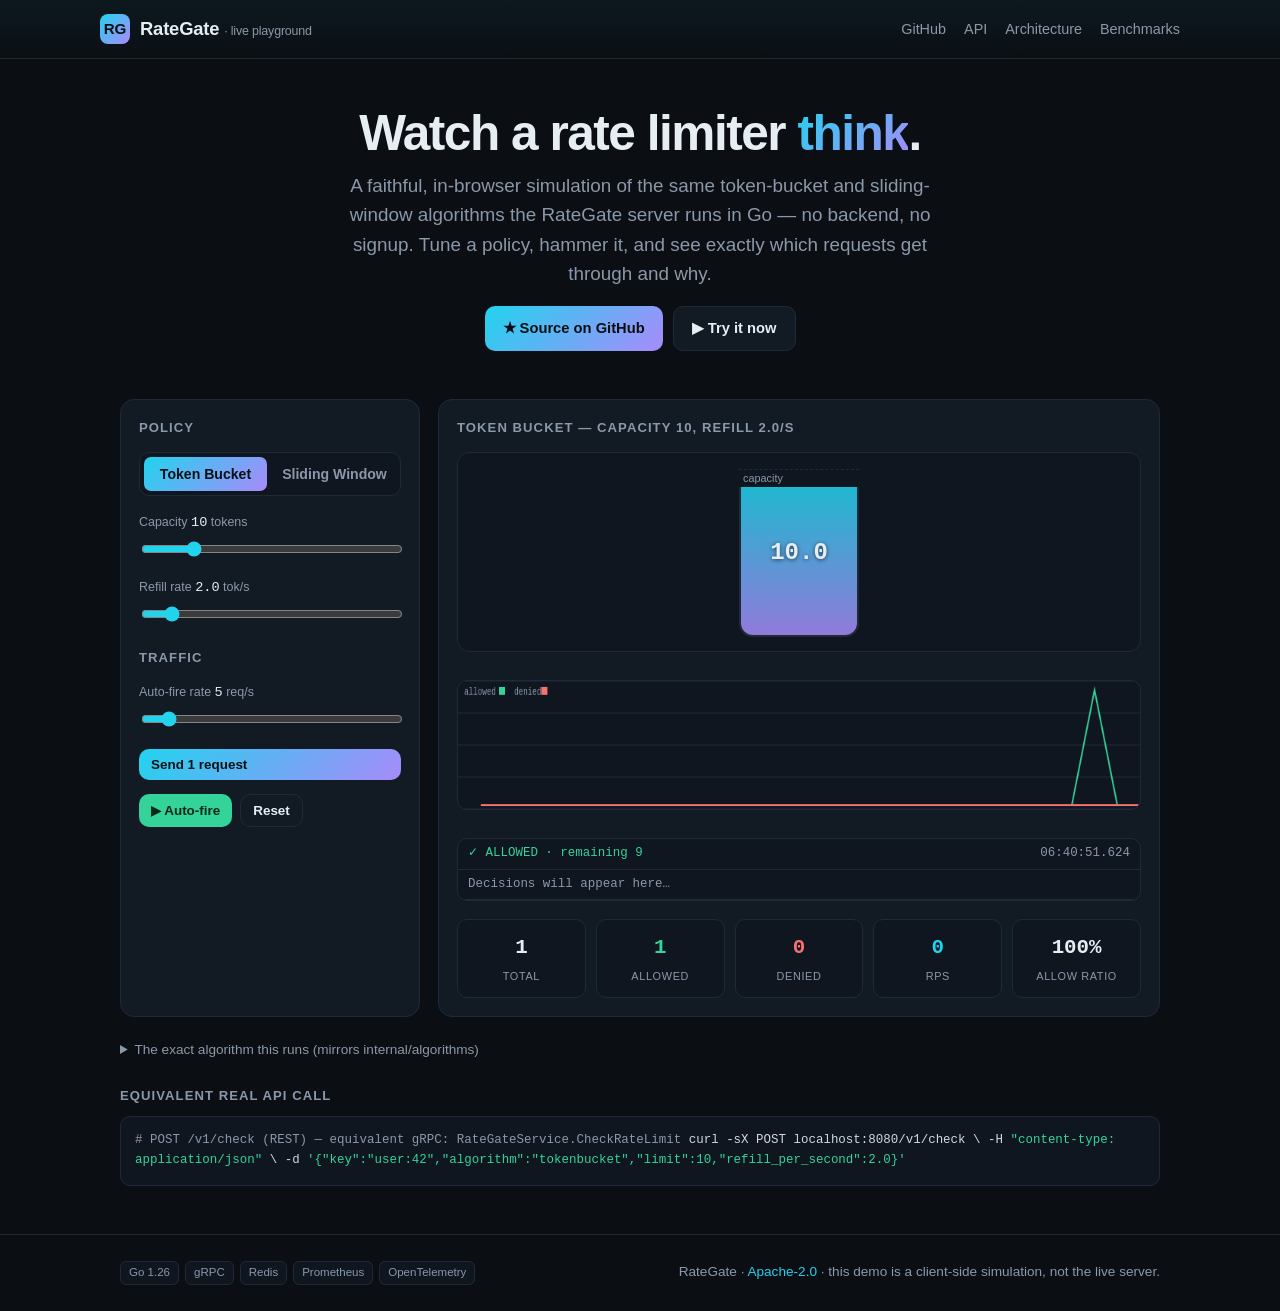
==== docs/index.html @ 13ad1fff "feat: professional polish — interactive demo, README, GHCR/CodeQL/dependabot, Dockerfile fix - Live " ====
<!DOCTYPE html>
<html lang="en">
<head>
<meta charset="utf-8">
<meta name="viewport" content="width=device-width, initial-scale=1">
<meta name="description" content="RateGate — interactive rate-limiter playground. Visualize token-bucket and sliding-window algorithms live, in your browser.">
<title>RateGate — Live Rate-Limiter Playground</title>
<style>
  :root{
    --bg:#0b0f14; --panel:#121a24; --panel2:#0f1620; --line:#1f2a38;
    --txt:#e6edf3; --mut:#8b98a9; --acc:#22d3ee; --acc2:#a78bfa; --ok:#34d399; --no:#f87171;
    --grad:linear-gradient(135deg,#22d3ee 0%,#a78bfa 100%);
    --mono:ui-monospace,SFMono-Regular,Menlo,Consolas,"Liberation Mono",monospace;
    --sans:-apple-system,BlinkMacSystemFont,"Segoe UI",Roboto,Helvetica,Arial,sans-serif;
  }
  *{box-sizing:border-box}
  html,body{margin:0;padding:0;background:var(--bg);color:var(--txt);font-family:var(--sans);
    line-height:1.55;-webkit-font-smoothing:antialiased}
  a{color:var(--acc);text-decoration:none}
  a:hover{text-decoration:underline}
  .wrap{max-width:1080px;margin:0 auto;padding:0 20px}
  /* header */
  header{border-bottom:1px solid var(--line);background:linear-gradient(180deg,rgba(34,211,238,.05),transparent)}
  .nav{display:flex;align-items:center;justify-content:space-between;gap:16px;flex-wrap:wrap;padding:14px 0}
  .brand{display:flex;align-items:center;gap:10px;font-weight:700;font-size:1.15rem;letter-spacing:-.01em}
  .logo{width:30px;height:30px;border-radius:8px;background:var(--grad);display:grid;place-items:center;
    color:#0b0f14;font-weight:800;font-size:.95rem}
  .brand small{color:var(--mut);font-weight:400;font-size:.78rem}
  .links{display:flex;gap:18px;font-size:.9rem}
  .links a{color:var(--mut)}
  .links a:hover{color:var(--txt)}
  /* hero */
  .hero{padding:48px 0 24px;text-align:center}
  .hero h1{font-size:clamp(2rem,6vw,3.1rem);margin:0 0 12px;letter-spacing:-.03em;line-height:1.05}
  .hero h1 .g{background:var(--grad);-webkit-background-clip:text;background-clip:text;-webkit-text-fill-color:transparent}
  .hero p{color:var(--mut);font-size:clamp(1rem,2.5vw,1.18rem);max-width:640px;margin:0 auto}
  .hero .gh{margin-top:18px;display:inline-flex;gap:10px;flex-wrap:wrap;justify-content:center}
  .btn{display:inline-flex;align-items:center;gap:8px;padding:10px 18px;border-radius:10px;font-weight:600;font-size:.92rem;cursor:pointer;border:1px solid var(--line);background:var(--panel);color:var(--txt);transition:.15s}
  .btn:hover{border-color:var(--acc);text-decoration:none}
  .btn.primary{background:var(--grad);color:#0b0f14;border:none}
  /* playground */
  section.pg{padding:24px 0 8px}
  .grid{display:grid;grid-template-columns:300px 1fr;gap:18px}
  @media(max-width:760px){.grid{grid-template-columns:1fr}}
  .card{background:var(--panel);border:1px solid var(--line);border-radius:14px;padding:18px}
  .card h3{margin:0 0 14px;font-size:.82rem;text-transform:uppercase;letter-spacing:.08em;color:var(--mut)}
  /* tabs */
  .tabs{display:flex;gap:6px;background:var(--panel2);border:1px solid var(--line);border-radius:10px;padding:4px;margin-bottom:16px}
  .tabs button{flex:1;padding:9px;border:none;background:transparent;color:var(--mut);font-weight:600;font-size:.88rem;border-radius:7px;cursor:pointer;transition:.15s}
  .tabs button.on{background:var(--grad);color:#0b0f14}
  /* controls */
  label{display:block;font-size:.78rem;color:var(--mut);margin:12px 0 6px}
  input[type=range]{width:100%;accent-color:var(--acc)}
  .val{font-family:var(--mono);color:var(--txt);font-size:.85rem}
  .row{display:flex;gap:8px;flex-wrap:wrap;margin-top:14px}
  .btn.sm{padding:8px 12px;font-size:.84rem}
  .btn.fire{flex:1;background:var(--grad);color:#0b0f14;border:none;font-weight:700}
  .btn.go{background:var(--ok);color:#06281b;border:none}
  .btn.stop{background:var(--no);color:#3a0d0d;border:none}
  /* visualization */
  .viz{min-height:260px;display:flex;flex-direction:column;gap:14px}
  .bucketwrap{position:relative;height:200px;background:var(--panel2);border:1px solid var(--line);border-radius:12px;overflow:hidden}
  .bucket{position:absolute;left:50%;bottom:14px;transform:translateX(-50%);width:120px;height:150px;border:2px solid var(--line);border-top:none;border-radius:0 0 14px 14px;background:rgba(255,255,255,.02)}
  .fill{position:absolute;left:0;right:0;bottom:0;background:linear-gradient(180deg,rgba(34,211,238,.85),rgba(167,139,250,.85));transition:height .12s linear;border-radius:0 0 12px 12px}
  .toklabel{position:absolute;inset:0;display:grid;place-items:center;font-family:var(--mono);font-size:1.5rem;font-weight:700;text-shadow:0 1px 4px rgba(0,0,0,.6);pointer-events:none}
  .capline{position:absolute;left:50%;transform:translateX(-50%);width:120px;border-top:1px dashed var(--line);font-size:.68rem;color:var(--mut);padding-left:4px}
  .flash{position:absolute;inset:0;background:radial-gradient(circle,rgba(52,211,153,.4),transparent 60%);opacity:0;pointer-events:none}
  .flash.deny{background:radial-gradient(circle,rgba(248,113,113,.4),transparent 60%)}
  .flash.show{opacity:1;transition:opacity .25s}
  /* window viz */
  .winwrap{position:relative;height:200px;background:var(--panel2);border:1px solid var(--line);border-radius:12px;overflow:hidden}
  .winnow{position:absolute;top:0;bottom:0;right:0;width:2px;background:var(--acc)}
  .winnow::after{content:"now";position:absolute;top:4px;right:-2px;font-size:.62rem;color:var(--acc);transform:translateX(100%)}
  .dot{position:absolute;width:8px;height:8px;border-radius:50%;background:var(--ok);transform:translate(-50%,-50%);transition:left .1s linear}
  .dot.deny{background:var(--no);opacity:.7}
  .winfade{position:absolute;top:0;bottom:0;right:0;background:linear-gradient(90deg,transparent,rgba(11,15,20,.9));pointer-events:none}
  /* stats + chart */
  .stats{display:grid;grid-template-columns:repeat(5,1fr);gap:10px;margin-top:18px}
  @media(max-width:560px){.stats{grid-template-columns:repeat(2,1fr)}}
  .stat{background:var(--panel2);border:1px solid var(--line);border-radius:10px;padding:12px;text-align:center}
  .stat .n{font-family:var(--mono);font-size:1.3rem;font-weight:700}
  .stat .l{font-size:.68rem;color:var(--mut);text-transform:uppercase;letter-spacing:.06em;margin-top:4px}
  .stat.ok .n{color:var(--ok)} .stat.no .n{color:var(--no)} .stat.rps .n{color:var(--acc)}
  canvas{width:100%;height:130px;display:block;background:var(--panel2);border:1px solid var(--line);border-radius:10px;margin-top:14px}
  /* feed */
  .feed{max-height:170px;overflow:auto;background:var(--panel2);border:1px solid var(--line);border-radius:10px;margin-top:14px;font-family:var(--mono);font-size:.78rem}
  .feed div{padding:5px 10px;border-bottom:1px solid var(--line);display:flex;justify-content:space-between;gap:8px}
  .feed .ok{color:var(--ok)} .feed .no{color:var(--no)} .feed .t{color:var(--mut)}
  /* code + curl */
  .code{background:var(--panel2);border:1px solid var(--line);border-radius:10px;padding:14px;font-family:var(--mono);font-size:.78rem;overflow-x:auto;line-height:1.6;color:#cdd9e5}
  .code .k{color:var(--acc2)} .code .s{color:var(--ok)} .code .c{color:var(--mut)}
  details{margin-top:14px}
  summary{cursor:pointer;color:var(--mut);font-size:.85rem;padding:8px 0}
  .curl{margin-top:14px}
  footer{border-top:1px solid var(--line);margin-top:40px;padding:26px 0;color:var(--mut);font-size:.85rem}
  footer .wrap{display:flex;justify-content:space-between;gap:14px;flex-wrap:wrap}
  .pill{display:inline-block;padding:2px 8px;border-radius:6px;background:var(--panel2);border:1px solid var(--line);font-size:.72rem;color:var(--mut);margin-right:6px}
</style>
</head>
<body>
<header>
  <div class="wrap nav">
    <div class="brand">
      <span class="logo">RG</span>
      <span>RateGate <small>· live playground</small></span>
    </div>
    <nav class="links">
      <a href="https://github.com/Abolfazlrwm/rategate" target="_blank" rel="noopener">GitHub</a>
      <a href="https://github.com/Abolfazlrwm/rategate/blob/main/docs/api-reference.md" target="_blank" rel="noopener">API</a>
      <a href="https://github.com/Abolfazlrwm/rategate/blob/main/docs/architecture.md" target="_blank" rel="noopener">Architecture</a>
      <a href="https://github.com/Abolfazlrwm/rategate/blob/main/docs/benchmarks.md" target="_blank" rel="noopener">Benchmarks</a>
    </nav>
  </div>
</header>

<div class="wrap">
  <div class="hero">
    <h1>Watch a rate limiter <span class="g">think</span>.</h1>
    <p>A faithful, in-browser simulation of the same token-bucket and sliding-window algorithms the RateGate server runs in Go — no backend, no signup. Tune a policy, hammer it, and see exactly which requests get through and why.</p>
    <div class="gh">
      <a class="btn primary" href="https://github.com/Abolfazlrwm/rategate" target="_blank" rel="noopener">★ Source on GitHub</a>
      <a class="btn" href="#play">▶ Try it now</a>
    </div>
  </div>

  <section class="pg" id="play">
    <div class="grid">
      <!-- controls -->
      <div class="card">
        <h3>Policy</h3>
        <div class="tabs" id="tabs">
          <button data-algo="tokenbucket" class="on">Token Bucket</button>
          <button data-algo="slidingwindow">Sliding Window</button>
        </div>

        <div id="tb-ctrl">
          <label>Capacity <span class="val" id="cap-v">10</span> tokens</label>
          <input type="range" id="cap" min="1" max="50" value="10">
          <label>Refill rate <span class="val" id="ref-v">2.0</span> tok/s</label>
          <input type="range" id="ref" min="1" max="200" value="20">
        </div>

        <div id="sw-ctrl" style="display:none">
          <label>Limit <span class="val" id="lim-v">5</span> requests</label>
          <input type="range" id="lim" min="1" max="50" value="5">
          <label>Window <span class="val" id="win-v">10.0</span> s</label>
          <input type="range" id="win" min="10" max="600" value="100">
        </div>

        <h3 style="margin-top:18px">Traffic</h3>
        <label>Auto-fire rate <span class="val" id="rps-v">5</span> req/s</label>
        <input type="range" id="rps" min="1" max="50" value="5">
        <div class="row">
          <button class="btn sm fire" id="send">Send 1 request</button>
        </div>
        <div class="row">
          <button class="btn sm go" id="auto">▶ Auto-fire</button>
          <button class="btn sm" id="reset">Reset</button>
        </div>
      </div>

      <!-- viz -->
      <div class="card">
        <h3 id="viztitle">Token bucket — capacity 10, refill 2/s</h3>
        <div class="viz">
          <div class="bucketwrap" id="tb-viz">
            <div class="bucket"><div class="fill" id="fill" style="height:100%"></div></div>
            <div class="capline" style="bottom:164px">capacity</div>
            <div class="toklabel" id="toklabel">10</div>
            <div class="flash" id="flash"></div>
          </div>
          <div class="winwrap" id="sw-viz" style="display:none">
            <div class="winnow"></div>
            <div class="winfade"></div>
          </div>
          <canvas id="chart" width="900" height="130"></canvas>
          <div class="feed" id="feed"><div style="color:var(--mut)">Decisions will appear here…</div></div>
        </div>
        <div class="stats">
          <div class="stat"><div class="n" id="s-total">0</div><div class="l">total</div></div>
          <div class="stat ok"><div class="n" id="s-ok">0</div><div class="l">allowed</div></div>
          <div class="stat no"><div class="n" id="s-no">0</div><div class="l">denied</div></div>
          <div class="stat rps"><div class="n" id="s-rps">0</div><div class="l">rps</div></div>
          <div class="stat"><div class="n" id="s-ratio">100%</div><div class="l">allow ratio</div></div>
        </div>
      </div>
    </div>

    <details>
      <summary>The exact algorithm this runs (mirrors internal/algorithms)</summary>
      <div class="code" id="code"></div>
    </details>

    <div class="curl">
      <h3 style="font-size:.82rem;text-transform:uppercase;letter-spacing:.08em;color:var(--mut);margin:18px 0 10px">Equivalent real API call</h3>
      <div class="code" id="curl"></div>
    </div>
  </section>
</div>

<footer>
  <div class="wrap">
    <div>
      <span class="pill">Go 1.26</span><span class="pill">gRPC</span><span class="pill">Redis</span><span class="pill">Prometheus</span><span class="pill">OpenTelemetry</span>
    </div>
    <div>RateGate · <a href="https://github.com/Abolfazlrwm/rategate" target="_blank" rel="noopener">Apache-2.0</a> · this demo is a client-side simulation, not the live server.</div>
  </div>
</footer>

<script>
(function(){
  "use strict";
  // ---------- faithful algorithm state ----------
  var algo = "tokenbucket";
  var tb = {tokens:10, last:null};   // token bucket state
  var sw = [];                       // sliding-window: array of allowed timestamps (ms)
  var stats = {total:0, ok:0, no:0};
  var hist = [];                     // [{t, ok}] last ~600 decisions, for RPS + chart
  var perSec = [];                   // [{s, ok, no}] per-second buckets, last 30
  var autoTimer = null, autoAccum = 0, lastTick = null;

  function now(){ return performance.now(); }
  function el(id){ return document.getElementById(id); }

  // ---------- policy reads ----------
  function policy(){
    if(algo==="tokenbucket"){
      return {algo:"tokenbucket", cap:+el("cap").value, ref:(+el("ref").value)/10};
    }
    return {algo:"slidingwindow", limit:+el("lim").value, windowMs:(+el("win").value)*100};
  }

  // ---------- the core check (faithful port of internal/algorithms) ----------
  function check(t){
    var p = policy(), allowed=false, remaining=0, retry=0;
    if(p.algo==="tokenbucket"){
      if(tb.last==null){ tb.tokens=p.cap; tb.last=t; }
      var dt=(t-tb.last)/1000;                 // seconds elapsed
      tb.tokens=Math.min(p.cap, tb.tokens + dt*p.ref);
      tb.last=t;
      if(tb.tokens>=1){ tb.tokens-=1; allowed=true; remaining=Math.floor(tb.tokens); }
      else { retry=Math.ceil((1-tb.tokens)/p.ref*1000); }
    } else {
      var cut=t-p.windowMs;
      // drop expired
      while(sw.length && sw[0]<cut) sw.shift();
      if(sw.length<p.limit){ sw.push(t); allowed=true; remaining=p.limit-sw.length; }
      else { retry=Math.max(1, Math.ceil(sw[0]+p.windowMs-t)); }
    }
    return {allowed:allowed, remaining:remaining, retry:retry};
  }

  // ---------- fire one request ----------
  function fire(){
    var t=now(); var r=check(t);
    stats.total++; if(r.allowed) stats.ok++; else stats.no++;
    hist.push({t:t, ok:r.allowed}); if(hist.length>600) hist.shift();
    bucket(t, r);
    feed(t, r);
    flash(!r.allowed);
    paint();
  }

  function bucket(t, r){
    var s=perSec[curSec(t)] || (perSec[curSec(t)]={s:curSec(t),ok:0,no:0});
    if(r.allowed) s.ok++; else s.no++;
  }
  function curSec(t){ return Math.floor(t/1000); }

  // ---------- visualization ----------
  function paint(){
    var p=policy();
    if(algo==="tokenbucket"){
      var pct=Math.max(0,Math.min(1, tb.tokens/p.cap));
      el("fill").style.height=(pct*100)+"%";
      el("toklabel").textContent=tb.tokens.toFixed(1);
      el("viztitle").textContent="Token bucket — capacity "+p.cap+", refill "+p.ref.toFixed(1)+"/s";
    } else {
      paintWindow();
      el("viztitle").textContent="Sliding window — limit "+p.limit+" / "+(p.windowMs/1000)+"s";
    }
    el("s-total").textContent=stats.total;
    el("s-ok").textContent=stats.ok;
    el("s-no").textContent=stats.no;
    el("s-ratio").textContent=stats.total?Math.round(100*stats.ok/stats.total)+"%":"100%";
    drawChart();
  }

  function paintWindow(){
    var c=el("sw-viz"); var p=policy(); var t=now();
    // remove old dots
    Array.prototype.forEach.call(c.querySelectorAll(".dot"), function(d){ d.remove(); });
    var cut=t-p.windowMs;
    var shown = sw.filter(function(x){ return x>=cut; });
    shown.forEach(function(x){
      var d=document.createElement("div"); d.className="dot";
      // map [cut, t] -> [0%, 100%]
      var frac=(x-cut)/p.windowMs;
      d.style.left=(frac*100)+"%";
      d.style.top=(30+Math.random()*140)+"px";
      c.appendChild(d);
    });
  }

  function drawChart(){
    var cv=el("chart"), ctx=cv.getContext("2d");
    var W=cv.width, H=cv.height;
    ctx.clearRect(0,0,W,H);
    // grid
    ctx.strokeStyle="#1f2a38"; ctx.lineWidth=1;
    for(var i=0;i<=4;i++){ ctx.beginPath(); ctx.moveTo(0,H*i/4); ctx.lineTo(W,H*i/4); ctx.stroke(); }
    // build last 30s series
    var t=now(); var curS=curSec(t);
    var series=[]; for(var i=29;i>=0;i--){ var s=curS-i; var b=perSec[s]; series.push(b?{ok:b.ok,no:b.no}:{ok:0,no:0}); }
    var max=1; series.forEach(function(s){ max=Math.max(max,s.ok+s.no); });
    var step=W/30;
    function line(getter,color){
      ctx.strokeStyle=color; ctx.lineWidth=2; ctx.beginPath();
      series.forEach(function(s,i){ var x=W-(29-i)*step; var y=H-(getter(s)/max)*H*0.9-4;
        if(i===0) ctx.moveTo(x,y); else ctx.lineTo(x,y); });
      ctx.stroke();
    }
    line(function(s){return s.ok;},"#34d399");
    line(function(s){return s.no;},"#f87171");
    // legend
    ctx.font="10px ui-monospace,monospace"; ctx.fillStyle="#8b98a9";
    ctx.fillText("allowed",8,14); ctx.fillStyle="#34d399"; ctx.fillRect(54,6,8,8);
    ctx.fillStyle="#8b98a9"; ctx.fillText("denied",74,14); ctx.fillStyle="#f87171"; ctx.fillRect(110,6,8,8);
  }

  function feed(t,r){
    var f=el("feed");
    if(f.firstChild && f.firstChild.nodeType===3) f.innerHTML="";
    var d=document.createElement("div");
    d.className=r.allowed?"ok":"no";
    var ts=new Date(); ts.setTime(Date.now());
    var hh=String(ts.getHours()).padStart(2,"0"), mm=String(ts.getMinutes()).padStart(2,"0"), ss=String(ts.getSeconds()).padStart(2,"0"), ms=String(ts.getMilliseconds()).padStart(3,"0");
    var msg = r.allowed
      ? "ALLOWED · remaining "+r.remaining
      : "DENIED · retry-after "+r.retry+"ms";
    d.innerHTML = '<span>'+(r.allowed?"✓":"✗")+" "+msg+'</span><span class="t">'+hh+":"+mm+":"+ss+"."+ms+"</span>";
    f.insertBefore(d, f.firstChild);
    while(f.childNodes.length>40) f.removeChild(f.lastChild);
  }

  function flash(deny){
    var f=el("flash"); f.className="flash show"+(deny?" deny":"");
    setTimeout(function(){ f.className="flash"+(deny?" deny":""); },180);
  }

  // ---------- auto-fire (fractional RPS via rAF) ----------
  function loop(t){
    if(!lastTick) lastTick=t;
    var dt=(t-lastTick)/1000; lastTick=t;
    autoAccum += dt * (+el("rps").value);
    while(autoAccum>=1){ autoAccum-=1; fire(); }
    if(autoTimer!==null) requestAnimationFrame(loop);
    // refresh RPS stat from hist (last 1s)
    var cut=t-1000, c=0; for(var i=hist.length-1;i>=0;i--){ if(hist[i].t>=cut) c++; else break; }
    el("s-rps").textContent=c;
    // age out old perSec
    var s=curSec(t)-30; Object.keys(perSec).forEach(function(k){ if(+k<s) delete perSec[k]; });
    drawChart();
    if(algo==="slidingwindow") paintWindow();
  }
  function autoStart(){ if(autoTimer!==null) return; autoTimer=requestAnimationFrame(loop);
    el("auto").textContent="⏸ Stop"; el("auto").className="btn sm stop"; }
  function autoStop(){ if(autoTimer===null) return; cancelAnimationFrame(autoTimer); autoTimer=null; lastTick=null;
    el("auto").textContent="▶ Auto-fire"; el("auto").className="btn sm go"; }

  // ---------- reset ----------
  function reset(){
    autoStop(); tb={tokens:+el("cap").value,last:null}; sw=[]; stats={total:0,ok:0,no:0}; hist=[]; perSec=[];
    el("feed").innerHTML='<div style="color:var(--mut)">Decisions will appear here…</div>'; paint();
  }

  // ---------- code + curl snippets ----------
  function snippets(){
    var p=policy();
    if(p.algo==="tokenbucket"){
      el("code").innerHTML =
'<span class="c">// token bucket — internal/algorithms/tokenbucket.go (simplified)</span>\n'+
'<span class="k">func</span> Check(cap <span class="k">float64</span>, refill <span class="k">float64</span>) Decision {\n'+
'  elapsed = now - last\n'+
'  tokens = min(cap, tokens + elapsed*refill)  <span class="c">// refill</span>\n'+
'  last = now\n'+
'  <span class="k">if</span> tokens &gt;= 1 { tokens -= 1; <span class="k">return</span> Allowed(remaining=tokens) }\n'+
'  <span class="k">return</span> Denied(retryAfter=(1-tokens)/refill)\n'+
'}';
      el("curl").innerHTML =
'<span class="c"># POST /v1/check  (REST) — equivalent gRPC: RateGateService.CheckRateLimit</span>\n'+
'curl -sX POST localhost:8080/v1/check \\\n'+
'  -H <span class="s">"content-type: application/json"</span> \\\n'+
'  -d <span class="s">\'{"key":"user:42","algorithm":"tokenbucket","limit":'+p.cap+',"refill_per_second":'+p.ref.toFixed(1)+'}\'</span>';
    } else {
      el("code").innerHTML =
'<span class="c">// sliding window (exact) — internal/algorithms/slidingwindow.go (simplified)</span>\n'+
'<span class="k">func</span> Check(limit <span class="k">int</span>, window <span class="k">Duration</span>) Decision {\n'+
'  drop timestamps older than now-window\n'+
'  <span class="k">if</span> len(window) &lt; limit { add(now); <span class="k">return</span> Allowed(remaining=limit-len) }\n'+
'  <span class="k">return</span> Denied(retryAfter=oldest+window-now)\n'+
'}';
      el("curl").innerHTML =
'<span class="c"># POST /v1/check</span>\n'+
'curl -sX POST localhost:8080/v1/check \\\n'+
'  -H <span class="s">"content-type: application/json"</span> \\\n'+
'  -d <span class="s">\'{"key":"user:42","algorithm":"slidingwindow","limit":'+p.limit+',"window_ms":'+(p.windowMs)+'}\'</span>';
    }
  }

  // ---------- algo switch ----------
  function setAlgo(a){
    algo=a;
    Array.prototype.forEach.call(el("tabs").children,function(b){ b.className = b.dataset.algo===a?"on":""; });
    el("tb-ctrl").style.display = a==="tokenbucket"?"block":"none";
    el("sw-ctrl").style.display = a==="slidingwindow"?"block":"none";
    el("tb-viz").style.display = a==="tokenbucket"?"block":"none";
    el("sw-viz").style.display = a==="slidingwindow"?"block":"none";
    reset(); snippets();
  }

  // ---------- wire up ----------
  Array.prototype.forEach.call(el("tabs").children,function(b){
    b.addEventListener("click",function(){ setAlgo(b.dataset.algo); });
  });
  el("cap").oninput=function(){ el("cap-v").textContent=this.value; tb.tokens=Math.min(tb.tokens,+this.value); paint(); snippets(); };
  el("ref").oninput=function(){ el("ref-v").textContent=((+this.value)/10).toFixed(1); paint(); snippets(); };
  el("lim").oninput=function(){ el("lim-v").textContent=this.value; paint(); snippets(); };
  el("win").oninput=function(){ el("win-v").textContent=((+this.value)/10).toFixed(1); paint(); snippets(); };
  el("rps").oninput=function(){ el("rps-v").textContent=this.value; };
  el("send").addEventListener("click",fire);
  el("auto").addEventListener("click",function(){ autoTimer===null?autoStart():autoStop(); });
  el("reset").addEventListener("click",reset);

  // keep bucket viz ticking for refill even when idle
  function idle(t){ if(algo==="tokenbucket" && tb.last!=null && autoTimer===null){
    var p=policy(); var dt=(t-tb.last)/1000; if(dt>0){ tb.tokens=Math.min(p.cap,tb.tokens+dt*p.ref); tb.last=t; paint(); } }
    requestAnimationFrame(idle);
  }

  // init
  el("ref-v").textContent="2.0"; el("win-v").textContent="10.0";
  setAlgo("tokenbucket");
  requestAnimationFrame(idle);
  // one demo decision so the feed isn't empty
  setTimeout(fire,400);
})();
</script>
</body>
</html>
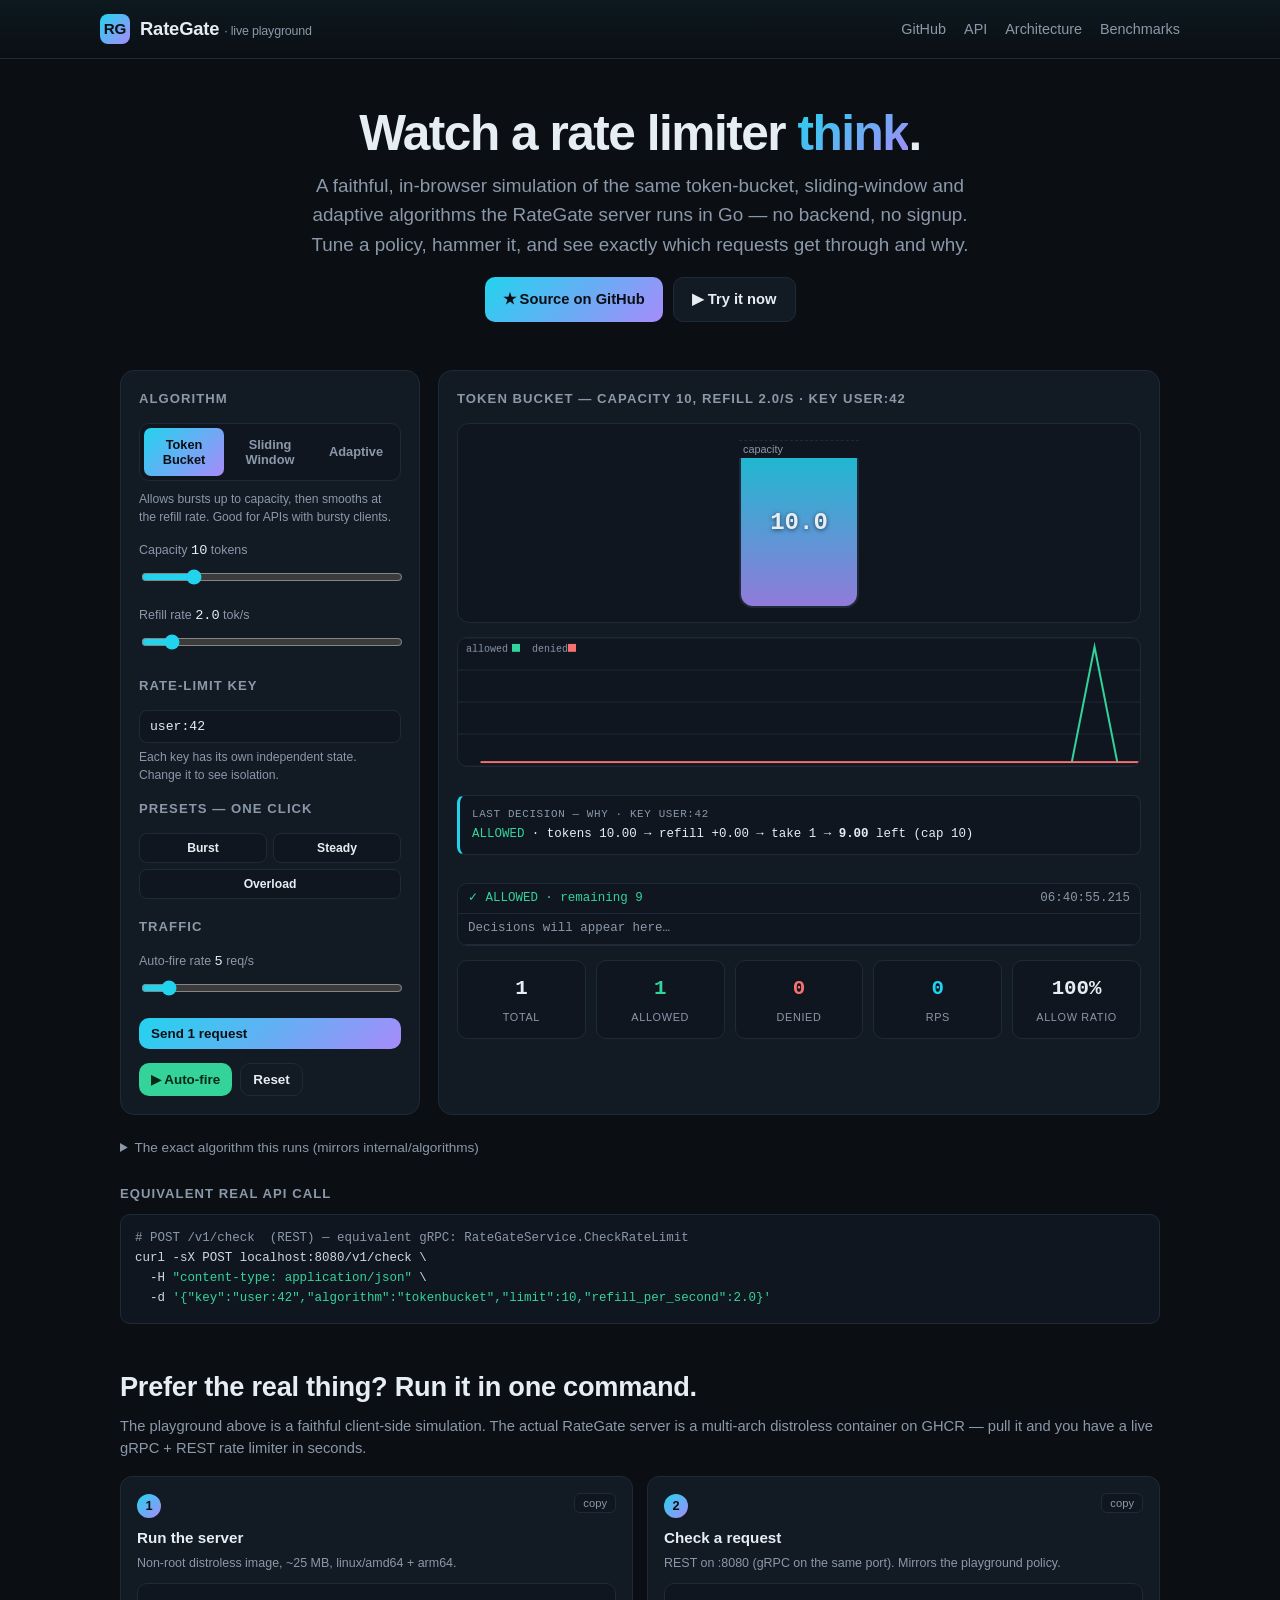
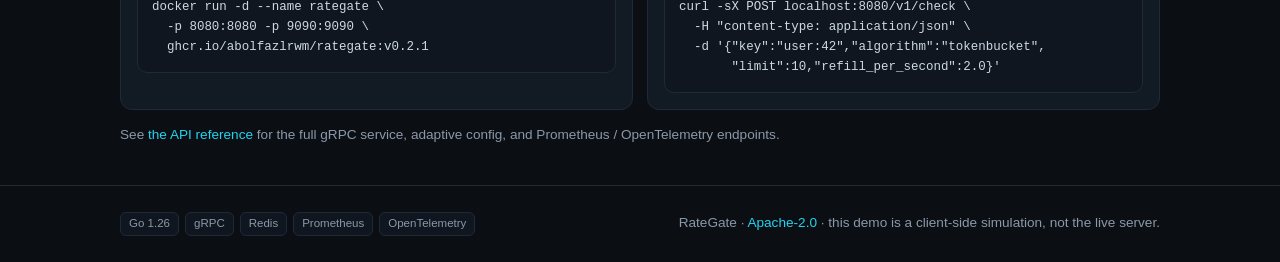
==== commit 2d09eba5: "feat(docs): upgrade playground to a product-grade interactive demo The demo was already interactive " ====
--- a/docs/index.html
+++ b/docs/index.html
@@ -3,12 +3,12 @@
 <head>
 <meta charset="utf-8">
 <meta name="viewport" content="width=device-width, initial-scale=1">
-<meta name="description" content="RateGate — interactive rate-limiter playground. Visualize token-bucket and sliding-window algorithms live, in your browser.">
+<meta name="description" content="RateGate — interactive rate-limiter playground. Visualize token-bucket, sliding-window and adaptive algorithms live, in your browser.">
 <title>RateGate — Live Rate-Limiter Playground</title>
 <style>
   :root{
     --bg:#0b0f14; --panel:#121a24; --panel2:#0f1620; --line:#1f2a38;
-    --txt:#e6edf3; --mut:#8b98a9; --acc:#22d3ee; --acc2:#a78bfa; --ok:#34d399; --no:#f87171;
+    --txt:#e6edf3; --mut:#8b98a9; --acc:#22d3ee; --acc2:#a78bfa; --ok:#34d399; --no:#f87171; --warn:#fbbf24;
     --grad:linear-gradient(135deg,#22d3ee 0%,#a78bfa 100%);
     --mono:ui-monospace,SFMono-Regular,Menlo,Consolas,"Liberation Mono",monospace;
     --sans:-apple-system,BlinkMacSystemFont,"Segoe UI",Roboto,Helvetica,Arial,sans-serif;
@@ -19,45 +19,44 @@
   a{color:var(--acc);text-decoration:none}
   a:hover{text-decoration:underline}
   .wrap{max-width:1080px;margin:0 auto;padding:0 20px}
-  /* header */
   header{border-bottom:1px solid var(--line);background:linear-gradient(180deg,rgba(34,211,238,.05),transparent)}
   .nav{display:flex;align-items:center;justify-content:space-between;gap:16px;flex-wrap:wrap;padding:14px 0}
   .brand{display:flex;align-items:center;gap:10px;font-weight:700;font-size:1.15rem;letter-spacing:-.01em}
-  .logo{width:30px;height:30px;border-radius:8px;background:var(--grad);display:grid;place-items:center;
-    color:#0b0f14;font-weight:800;font-size:.95rem}
+  .logo{width:30px;height:30px;border-radius:8px;background:var(--grad);display:grid;place-items:center;color:#0b0f14;font-weight:800;font-size:.95rem}
   .brand small{color:var(--mut);font-weight:400;font-size:.78rem}
   .links{display:flex;gap:18px;font-size:.9rem}
   .links a{color:var(--mut)}
   .links a:hover{color:var(--txt)}
-  /* hero */
   .hero{padding:48px 0 24px;text-align:center}
   .hero h1{font-size:clamp(2rem,6vw,3.1rem);margin:0 0 12px;letter-spacing:-.03em;line-height:1.05}
   .hero h1 .g{background:var(--grad);-webkit-background-clip:text;background-clip:text;-webkit-text-fill-color:transparent}
-  .hero p{color:var(--mut);font-size:clamp(1rem,2.5vw,1.18rem);max-width:640px;margin:0 auto}
+  .hero p{color:var(--mut);font-size:clamp(1rem,2.5vw,1.18rem);max-width:680px;margin:0 auto}
   .hero .gh{margin-top:18px;display:inline-flex;gap:10px;flex-wrap:wrap;justify-content:center}
   .btn{display:inline-flex;align-items:center;gap:8px;padding:10px 18px;border-radius:10px;font-weight:600;font-size:.92rem;cursor:pointer;border:1px solid var(--line);background:var(--panel);color:var(--txt);transition:.15s}
   .btn:hover{border-color:var(--acc);text-decoration:none}
   .btn.primary{background:var(--grad);color:#0b0f14;border:none}
-  /* playground */
   section.pg{padding:24px 0 8px}
   .grid{display:grid;grid-template-columns:300px 1fr;gap:18px}
   @media(max-width:760px){.grid{grid-template-columns:1fr}}
   .card{background:var(--panel);border:1px solid var(--line);border-radius:14px;padding:18px}
   .card h3{margin:0 0 14px;font-size:.82rem;text-transform:uppercase;letter-spacing:.08em;color:var(--mut)}
-  /* tabs */
-  .tabs{display:flex;gap:6px;background:var(--panel2);border:1px solid var(--line);border-radius:10px;padding:4px;margin-bottom:16px}
-  .tabs button{flex:1;padding:9px;border:none;background:transparent;color:var(--mut);font-weight:600;font-size:.88rem;border-radius:7px;cursor:pointer;transition:.15s}
+  .tabs{display:flex;gap:6px;background:var(--panel2);border:1px solid var(--line);border-radius:10px;padding:4px;margin-bottom:10px}
+  .tabs button{flex:1;padding:9px 4px;border:none;background:transparent;color:var(--mut);font-weight:600;font-size:.8rem;border-radius:7px;cursor:pointer;transition:.15s}
   .tabs button.on{background:var(--grad);color:#0b0f14}
-  /* controls */
+  .captn{font-size:.76rem;color:var(--mut);margin:0 0 14px;line-height:1.45}
   label{display:block;font-size:.78rem;color:var(--mut);margin:12px 0 6px}
   input[type=range]{width:100%;accent-color:var(--acc)}
+  input[type=text]{width:100%;background:var(--panel2);border:1px solid var(--line);border-radius:8px;color:var(--txt);font-family:var(--mono);font-size:.82rem;padding:8px 10px}
+  input[type=text]:focus{outline:none;border-color:var(--acc)}
   .val{font-family:var(--mono);color:var(--txt);font-size:.85rem}
+  .presets{display:flex;gap:6px;flex-wrap:wrap;margin:6px 0 4px}
+  .presets button{flex:1;min-width:90px;padding:7px 6px;border:1px solid var(--line);background:var(--panel2);color:var(--txt);border-radius:8px;font-size:.76rem;font-weight:600;cursor:pointer;transition:.15s}
+  .presets button:hover{border-color:var(--acc);color:var(--acc)}
   .row{display:flex;gap:8px;flex-wrap:wrap;margin-top:14px}
   .btn.sm{padding:8px 12px;font-size:.84rem}
   .btn.fire{flex:1;background:var(--grad);color:#0b0f14;border:none;font-weight:700}
   .btn.go{background:var(--ok);color:#06281b;border:none}
   .btn.stop{background:var(--no);color:#3a0d0d;border:none}
-  /* visualization */
   .viz{min-height:260px;display:flex;flex-direction:column;gap:14px}
   .bucketwrap{position:relative;height:200px;background:var(--panel2);border:1px solid var(--line);border-radius:12px;overflow:hidden}
   .bucket{position:absolute;left:50%;bottom:14px;transform:translateX(-50%);width:120px;height:150px;border:2px solid var(--line);border-top:none;border-radius:0 0 14px 14px;background:rgba(255,255,255,.02)}
@@ -67,31 +66,48 @@
   .flash{position:absolute;inset:0;background:radial-gradient(circle,rgba(52,211,153,.4),transparent 60%);opacity:0;pointer-events:none}
   .flash.deny{background:radial-gradient(circle,rgba(248,113,113,.4),transparent 60%)}
   .flash.show{opacity:1;transition:opacity .25s}
-  /* window viz */
   .winwrap{position:relative;height:200px;background:var(--panel2);border:1px solid var(--line);border-radius:12px;overflow:hidden}
   .winnow{position:absolute;top:0;bottom:0;right:0;width:2px;background:var(--acc)}
   .winnow::after{content:"now";position:absolute;top:4px;right:-2px;font-size:.62rem;color:var(--acc);transform:translateX(100%)}
-  .dot{position:absolute;width:8px;height:8px;border-radius:50%;background:var(--ok);transform:translate(-50%,-50%);transition:left .1s linear}
+  .dot{position:absolute;width:8px;height:8px;border-radius:50%;background:var(--ok);transform:translate(-50%,-50%)}
   .dot.deny{background:var(--no);opacity:.7}
   .winfade{position:absolute;top:0;bottom:0;right:0;background:linear-gradient(90deg,transparent,rgba(11,15,20,.9));pointer-events:none}
-  /* stats + chart */
-  .stats{display:grid;grid-template-columns:repeat(5,1fr);gap:10px;margin-top:18px}
+  /* adaptive rate gauge */
+  .gauge{margin-top:6px}
+  .gauge .lab{display:flex;justify-content:space-between;font-size:.72rem;color:var(--mut);margin-bottom:4px;font-family:var(--mono)}
+  .gauge .bar{position:relative;height:10px;background:var(--panel2);border:1px solid var(--line);border-radius:6px;overflow:hidden}
+  .gauge .lvl{position:absolute;left:0;top:0;bottom:0;background:linear-gradient(90deg,var(--warn),var(--ok));transition:width .2s}
+  .gauge .mark{position:absolute;top:-2px;bottom:-2px;width:2px;background:var(--acc)}
+  .stats{display:grid;grid-template-columns:repeat(5,1fr);gap:10px;margin-top:14px}
   @media(max-width:560px){.stats{grid-template-columns:repeat(2,1fr)}}
   .stat{background:var(--panel2);border:1px solid var(--line);border-radius:10px;padding:12px;text-align:center}
   .stat .n{font-family:var(--mono);font-size:1.3rem;font-weight:700}
   .stat .l{font-size:.68rem;color:var(--mut);text-transform:uppercase;letter-spacing:.06em;margin-top:4px}
-  .stat.ok .n{color:var(--ok)} .stat.no .n{color:var(--no)} .stat.rps .n{color:var(--acc)}
-  canvas{width:100%;height:130px;display:block;background:var(--panel2);border:1px solid var(--line);border-radius:10px;margin-top:14px}
-  /* feed */
-  .feed{max-height:170px;overflow:auto;background:var(--panel2);border:1px solid var(--line);border-radius:10px;margin-top:14px;font-family:var(--mono);font-size:.78rem}
+  .stat.ok .n{color:var(--ok)} .stat.no .n{color:var(--no)} .stat.rps .n{color:var(--acc)} .stat.warn .n{color:var(--warn)}
+  canvas{width:100%;height:130px;display:block;background:var(--panel2);border:1px solid var(--line);border-radius:10px;margin-top:0}
+  .why{background:var(--panel2);border:1px solid var(--line);border-left:3px solid var(--acc);border-radius:8px;padding:10px 12px;margin-top:14px;font-family:var(--mono);font-size:.78rem;min-height:42px;line-height:1.5}
+  .why .hd{color:var(--mut);font-size:.68rem;text-transform:uppercase;letter-spacing:.06em;margin-bottom:3px}
+  .why .ok{color:var(--ok)} .why .no{color:var(--no)}
+  .feed{max-height:150px;overflow:auto;background:var(--panel2);border:1px solid var(--line);border-radius:10px;margin-top:14px;font-family:var(--mono);font-size:.78rem}
   .feed div{padding:5px 10px;border-bottom:1px solid var(--line);display:flex;justify-content:space-between;gap:8px}
   .feed .ok{color:var(--ok)} .feed .no{color:var(--no)} .feed .t{color:var(--mut)}
-  /* code + curl */
-  .code{background:var(--panel2);border:1px solid var(--line);border-radius:10px;padding:14px;font-family:var(--mono);font-size:.78rem;overflow-x:auto;line-height:1.6;color:#cdd9e5}
+  .code{background:var(--panel2);border:1px solid var(--line);border-radius:10px;padding:14px;font-family:var(--mono);font-size:.78rem;overflow-x:auto;line-height:1.6;color:#cdd9e5;white-space:pre}
   .code .k{color:var(--acc2)} .code .s{color:var(--ok)} .code .c{color:var(--mut)}
   details{margin-top:14px}
   summary{cursor:pointer;color:var(--mut);font-size:.85rem;padding:8px 0}
   .curl{margin-top:14px}
+  .quickstart{margin:34px 0 8px}
+  .quickstart h2{font-size:clamp(1.3rem,3vw,1.7rem);margin:0 0 6px;letter-spacing:-.01em}
+  .quickstart p{color:var(--mut);font-size:.92rem;margin:0 0 16px}
+  .qs-grid{display:grid;grid-template-columns:1fr 1fr;gap:14px}
+  @media(max-width:680px){.qs-grid{grid-template-columns:1fr}}
+  .qs-step{background:var(--panel);border:1px solid var(--line);border-radius:12px;padding:16px}
+  .qs-step .n{display:inline-grid;place-items:center;width:24px;height:24px;border-radius:50%;background:var(--grad);color:#0b0f14;font-weight:800;font-size:.8rem;margin-bottom:8px}
+  .qs-step h4{margin:0 0 4px;font-size:.95rem}
+  .qs-step .sub{color:var(--mut);font-size:.78rem;margin:0 0 10px}
+  .copybtn{float:right;background:var(--panel2);border:1px solid var(--line);color:var(--mut);border-radius:6px;padding:3px 8px;font-size:.7rem;cursor:pointer;transition:.15s}
+  .copybtn:hover{color:var(--acc);border-color:var(--acc)}
+  .copybtn.done{color:var(--ok);border-color:var(--ok)}
   footer{border-top:1px solid var(--line);margin-top:40px;padding:26px 0;color:var(--mut);font-size:.85rem}
   footer .wrap{display:flex;justify-content:space-between;gap:14px;flex-wrap:wrap}
   .pill{display:inline-block;padding:2px 8px;border-radius:6px;background:var(--panel2);border:1px solid var(--line);font-size:.72rem;color:var(--mut);margin-right:6px}
@@ -116,7 +132,7 @@
 <div class="wrap">
   <div class="hero">
     <h1>Watch a rate limiter <span class="g">think</span>.</h1>
-    <p>A faithful, in-browser simulation of the same token-bucket and sliding-window algorithms the RateGate server runs in Go — no backend, no signup. Tune a policy, hammer it, and see exactly which requests get through and why.</p>
+    <p>A faithful, in-browser simulation of the same token-bucket, sliding-window and adaptive algorithms the RateGate server runs in Go — no backend, no signup. Tune a policy, hammer it, and see exactly which requests get through and why.</p>
     <div class="gh">
       <a class="btn primary" href="https://github.com/Abolfazlrwm/rategate" target="_blank" rel="noopener">★ Source on GitHub</a>
       <a class="btn" href="#play">▶ Try it now</a>
@@ -127,11 +143,13 @@
     <div class="grid">
       <!-- controls -->
       <div class="card">
-        <h3>Policy</h3>
+        <h3>Algorithm</h3>
         <div class="tabs" id="tabs">
           <button data-algo="tokenbucket" class="on">Token Bucket</button>
           <button data-algo="slidingwindow">Sliding Window</button>
-        </div>
+          <button data-algo="adaptive">Adaptive</button>
+        </div>
+        <p class="captn" id="captn"></p>
 
         <div id="tb-ctrl">
           <label>Capacity <span class="val" id="cap-v">10</span> tokens</label>
@@ -145,6 +163,24 @@
           <input type="range" id="lim" min="1" max="50" value="5">
           <label>Window <span class="val" id="win-v">10.0</span> s</label>
           <input type="range" id="win" min="10" max="600" value="100">
+        </div>
+
+        <div id="ad-ctrl" style="display:none">
+          <label>Capacity <span class="val" id="adcap-v">10</span> tokens</label>
+          <input type="range" id="adcap" min="1" max="50" value="10">
+          <label>Base refill <span class="val" id="adref-v">2.0</span> tok/s</label>
+          <input type="range" id="adref" min="1" max="200" value="20">
+        </div>
+
+        <h3 style="margin-top:18px">Rate-limit key</h3>
+        <input type="text" id="key" value="user:42" spellcheck="false">
+        <p class="captn" style="margin-top:6px">Each key has its own independent state. Change it to see isolation.</p>
+
+        <h3 style="margin-top:14px">Presets — one click</h3>
+        <div class="presets">
+          <button data-preset="burst">Burst</button>
+          <button data-preset="steady">Steady</button>
+          <button data-preset="overload">Overload</button>
         </div>
 
         <h3 style="margin-top:18px">Traffic</h3>
@@ -173,7 +209,19 @@
             <div class="winnow"></div>
             <div class="winfade"></div>
           </div>
+          <div class="bucketwrap" id="ad-viz" style="display:none">
+            <div class="bucket"><div class="fill" id="adfill" style="height:100%"></div></div>
+            <div class="capline" style="bottom:164px">capacity</div>
+            <div class="toklabel" id="adlabel">10</div>
+            <div class="flash" id="adflash"></div>
+          </div>
+          <div class="gauge" id="adgauge" style="display:none">
+            <div class="lab"><span>effective refill rate</span><span id="adgauge-txt">2.0/s</span></div>
+            <div class="bar"><div class="lvl" id="adgauge-lvl" style="width:67%"></div><div class="mark" id="adgauge-mark" style="left:67%"></div></div>
+            <div class="lab" style="margin-top:3px"><span>0</span><span style="color:var(--acc)">base</span><span>1.3× base</span></div>
+          </div>
           <canvas id="chart" width="900" height="130"></canvas>
+          <div class="why" id="why"><div class="hd">Last decision — why</div><span style="color:var(--mut)">Fire a request to see the algorithm's reasoning.</span></div>
           <div class="feed" id="feed"><div style="color:var(--mut)">Decisions will appear here…</div></div>
         </div>
         <div class="stats">
@@ -195,6 +243,31 @@
       <h3 style="font-size:.82rem;text-transform:uppercase;letter-spacing:.08em;color:var(--mut);margin:18px 0 10px">Equivalent real API call</h3>
       <div class="code" id="curl"></div>
     </div>
+  </section>
+
+  <section class="quickstart" id="run">
+    <h2>Prefer the real thing? Run it in one command.</h2>
+    <p>The playground above is a faithful client-side simulation. The actual RateGate server is a multi-arch distroless container on GHCR — pull it and you have a live gRPC + REST rate limiter in seconds.</p>
+    <div class="qs-grid">
+      <div class="qs-step">
+        <span class="n">1</span><button class="copybtn" data-copy="dockercmd">copy</button>
+        <h4>Run the server</h4>
+        <p class="sub">Non-root distroless image, ~25 MB, linux/amd64 + arm64.</p>
+        <div class="code" id="dockercmd">docker run -d --name rategate \
+  -p 8080:8080 -p 9090:9090 \
+  ghcr.io/abolfazlrwm/rategate:v0.2.1</div>
+      </div>
+      <div class="qs-step">
+        <span class="n">2</span><button class="copybtn" data-copy="curlcmd">copy</button>
+        <h4>Check a request</h4>
+        <p class="sub">REST on :8080 (gRPC on the same port). Mirrors the playground policy.</p>
+        <div class="code" id="curlcmd">curl -sX POST localhost:8080/v1/check \
+  -H "content-type: application/json" \
+  -d '{"key":"user:42","algorithm":"tokenbucket",
+       "limit":10,"refill_per_second":2}'</div>
+      </div>
+    </div>
+    <p style="margin-top:14px;font-size:.85rem;color:var(--mut)">See <a href="https://github.com/Abolfazlrwm/rategate/blob/main/docs/api-reference.md" target="_blank" rel="noopener">the API reference</a> for the full gRPC service, adaptive config, and Prometheus / OpenTelemetry endpoints.</p>
   </section>
 </div>
 
@@ -210,141 +283,185 @@
 <script>
 (function(){
   "use strict";
-  // ---------- faithful algorithm state ----------
+  // ---------- per-key state ----------
+  // Each key owns an independent { tb, sw, ad, stats } so switching keys
+  // demonstrates per-key isolation (the core abstraction of a rate limiter).
+  var CAPTIONS = {
+    tokenbucket:"Allows bursts up to capacity, then smooths at the refill rate. Good for APIs with bursty clients.",
+    slidingwindow:"Hard cap: at most N requests in any rolling window. Good for strict per-window quotas.",
+    adaptive:"Token bucket whose refill rate auto-backs-off under load and recovers when stable. Good for protecting a downstream service."
+  };
   var algo = "tokenbucket";
-  var tb = {tokens:10, last:null};   // token bucket state
-  var sw = [];                       // sliding-window: array of allowed timestamps (ms)
-  var stats = {total:0, ok:0, no:0};
-  var hist = [];                     // [{t, ok}] last ~600 decisions, for RPS + chart
-  var perSec = [];                   // [{s, ok, no}] per-second buckets, last 30
+  var curkey = "user:42";
+  var states = {};
+  var hist = [];
+  var perSec = [];
   var autoTimer = null, autoAccum = 0, lastTick = null;
 
   function now(){ return performance.now(); }
   function el(id){ return document.getElementById(id); }
 
+  function freshState(){
+    return {
+      tb:{tokens:+el("cap").value, last:null},
+      sw:[],
+      ad:{tokens:+el("adcap").value, last:null, effRate:(+el("adref").value)/10, recent:[]},
+      stats:{total:0, ok:0, no:0}
+    };
+  }
+  function st(){ if(!states[curkey]) states[curkey]=freshState(); return states[curkey]; }
+
   // ---------- policy reads ----------
   function policy(){
-    if(algo==="tokenbucket"){
-      return {algo:"tokenbucket", cap:+el("cap").value, ref:(+el("ref").value)/10};
-    }
-    return {algo:"slidingwindow", limit:+el("lim").value, windowMs:(+el("win").value)*100};
+    if(algo==="tokenbucket") return {algo:"tokenbucket", cap:+el("cap").value, ref:(+el("ref").value)/10};
+    if(algo==="slidingwindow") return {algo:"slidingwindow", limit:+el("lim").value, windowMs:(+el("win").value)*100};
+    return {algo:"adaptive", cap:+el("adcap").value, ref:(+el("adref").value)/10};
   }
 
   // ---------- the core check (faithful port of internal/algorithms) ----------
   function check(t){
-    var p = policy(), allowed=false, remaining=0, retry=0;
+    var p=policy(), s=st(), allowed=false, remaining=0, retry=0, why="";
     if(p.algo==="tokenbucket"){
-      if(tb.last==null){ tb.tokens=p.cap; tb.last=t; }
-      var dt=(t-tb.last)/1000;                 // seconds elapsed
-      tb.tokens=Math.min(p.cap, tb.tokens + dt*p.ref);
-      tb.last=t;
-      if(tb.tokens>=1){ tb.tokens-=1; allowed=true; remaining=Math.floor(tb.tokens); }
-      else { retry=Math.ceil((1-tb.tokens)/p.ref*1000); }
-    } else {
-      var cut=t-p.windowMs;
-      // drop expired
-      while(sw.length && sw[0]<cut) sw.shift();
-      if(sw.length<p.limit){ sw.push(t); allowed=true; remaining=p.limit-sw.length; }
-      else { retry=Math.max(1, Math.ceil(sw[0]+p.windowMs-t)); }
+      var b=s.tb;
+      if(b.last==null){ b.tokens=p.cap; b.last=t; }
+      var dt=(t-b.last)/1000;
+      var before=b.tokens;
+      b.tokens=Math.min(p.cap, b.tokens + dt*p.ref);
+      b.last=t;
+      if(b.tokens>=1){ b.tokens-=1; allowed=true; remaining=Math.floor(b.tokens);
+        why="tokens "+before.toFixed(2)+" → refill +"+(dt*p.ref).toFixed(2)+" → take 1 → <b>"+b.tokens.toFixed(2)+"</b> left (cap "+p.cap+")"; }
+      else { retry=Math.ceil((1-b.tokens)/p.ref*1000);
+        why="tokens "+b.tokens.toFixed(2)+" &lt; 1 → <b>DENY</b> · need 1, retry-after "+retry+"ms (refill "+p.ref.toFixed(1)+"/s)"; }
+    } else if(p.algo==="slidingwindow"){
+      var w=s.sw, cut=t-p.windowMs;
+      while(w.length && w[0]<cut) w.shift();
+      if(w.length<p.limit){ w.push(t); allowed=true; remaining=p.limit-w.length;
+        why="window "+(w.length-1)+"/"+p.limit+" → +1 → <b>"+w.length+"/"+p.limit+"</b> (rolling "+(p.windowMs/1000)+"s)"; }
+      else { retry=Math.max(1, Math.ceil(w[0]+p.windowMs-t));
+        why="window <b>"+w.length+"/"+p.limit+"</b> full → <b>DENY</b> · oldest expires in "+retry+"ms"; }
+    } else { // adaptive
+      var a=s.ad;
+      if(a.last==null){ a.tokens=p.cap; a.last=t; }
+      var adt=(t-a.last)/1000;
+      var abefore=a.tokens;
+      a.tokens=Math.min(p.cap, a.tokens + adt*a.effRate);
+      a.last=t;
+      if(a.tokens>=1){ a.tokens-=1; allowed=true; remaining=Math.floor(a.tokens);
+        why="tokens "+abefore.toFixed(2)+" → eff-refill +"+(adt*a.effRate).toFixed(2)+" → take 1 → <b>"+a.tokens.toFixed(2)+"</b> (eff "+a.effRate.toFixed(2)+"/s vs base "+p.ref.toFixed(2)+"/s)"; }
+      else { retry=Math.ceil((1-a.tokens)/Math.max(a.effRate,0.01)*1000);
+        why="tokens "+a.tokens.toFixed(2)+" &lt; 1 → <b>DENY</b> · eff rate "+a.effRate.toFixed(2)+"/s, retry "+retry+"ms"; }
+      // record + retune the effective rate from recent deny rate
+      a.recent.push(allowed); if(a.recent.length>20) a.recent.shift();
+      if(a.recent.length>=10 && s.stats.total%10===0){
+        var denies=0; for(var i=0;i<a.recent.length;i++) if(!a.recent[i]) denies++;
+        var dr=denies/a.recent.length;
+        if(dr>0.4) a.effRate=Math.max(p.ref*0.2, a.effRate*0.8);          // backoff: downstream stressed
+        else if(dr<0.1) a.effRate=Math.min(p.ref*1.3, a.effRate*1.1);     // recover: load healthy
+      }
     }
-    return {allowed:allowed, remaining:remaining, retry:retry};
+    return {allowed:allowed, remaining:remaining, retry:retry, why:why};
   }
 
   // ---------- fire one request ----------
   function fire(){
-    var t=now(); var r=check(t);
-    stats.total++; if(r.allowed) stats.ok++; else stats.no++;
+    var t=now(), r=check(t), s=st();
+    s.stats.total++; if(r.allowed) s.stats.ok++; else s.stats.no++;
     hist.push({t:t, ok:r.allowed}); if(hist.length>600) hist.shift();
-    bucket(t, r);
-    feed(t, r);
-    flash(!r.allowed);
+    var b=perSec[curSec(t)] || (perSec[curSec(t)]={s:curSec(t),ok:0,no:0});
+    if(r.allowed) b.ok++; else b.no++;
+    feed(t,r); why(r,t); flash(!r.allowed, algo==="adaptive");
     paint();
-  }
-
-  function bucket(t, r){
-    var s=perSec[curSec(t)] || (perSec[curSec(t)]={s:curSec(t),ok:0,no:0});
-    if(r.allowed) s.ok++; else s.no++;
   }
   function curSec(t){ return Math.floor(t/1000); }
 
   // ---------- visualization ----------
   function paint(){
-    var p=policy();
+    var p=policy(), s=st();
     if(algo==="tokenbucket"){
-      var pct=Math.max(0,Math.min(1, tb.tokens/p.cap));
+      var pct=Math.max(0,Math.min(1, s.tb.tokens/p.cap));
       el("fill").style.height=(pct*100)+"%";
-      el("toklabel").textContent=tb.tokens.toFixed(1);
-      el("viztitle").textContent="Token bucket — capacity "+p.cap+", refill "+p.ref.toFixed(1)+"/s";
+      el("toklabel").textContent=s.tb.tokens.toFixed(1);
+      el("viztitle").textContent="Token bucket — capacity "+p.cap+", refill "+p.ref.toFixed(1)+"/s · key "+curkey;
+    } else if(algo==="slidingwindow"){
+      paintWindow();
+      el("viztitle").textContent="Sliding window — limit "+p.limit+" / "+(p.windowMs/1000)+"s · key "+curkey;
     } else {
-      paintWindow();
-      el("viztitle").textContent="Sliding window — limit "+p.limit+" / "+(p.windowMs/1000)+"s";
+      var apct=Math.max(0,Math.min(1, s.ad.tokens/p.cap));
+      el("adfill").style.height=(apct*100)+"%";
+      el("adlabel").textContent=s.ad.tokens.toFixed(1);
+      var gfrac=Math.max(0,Math.min(1.3, s.ad.effRate/p.ref))/1.3;
+      el("adgauge-lvl").style.width=(gfrac*100)+"%";
+      el("adgauge-mark").style.left=(1/1.3*100)+"%";
+      el("adgauge-txt").textContent=s.ad.effRate.toFixed(2)+"/s (base "+p.ref.toFixed(1)+"/s)";
+      el("viztitle").textContent="Adaptive — capacity "+p.cap+", base "+p.ref.toFixed(1)+"/s, eff "+s.ad.effRate.toFixed(2)+"/s · key "+curkey;
     }
-    el("s-total").textContent=stats.total;
-    el("s-ok").textContent=stats.ok;
-    el("s-no").textContent=stats.no;
-    el("s-ratio").textContent=stats.total?Math.round(100*stats.ok/stats.total)+"%":"100%";
+    el("s-total").textContent=s.stats.total;
+    el("s-ok").textContent=s.stats.ok;
+    el("s-no").textContent=s.stats.no;
+    el("s-ratio").textContent=s.stats.total?Math.round(100*s.stats.ok/s.stats.total)+"%":"100%";
     drawChart();
   }
 
   function paintWindow(){
-    var c=el("sw-viz"); var p=policy(); var t=now();
-    // remove old dots
+    var c=el("sw-viz"), p=policy(), s=st(), t=now();
     Array.prototype.forEach.call(c.querySelectorAll(".dot"), function(d){ d.remove(); });
-    var cut=t-p.windowMs;
-    var shown = sw.filter(function(x){ return x>=cut; });
-    shown.forEach(function(x){
+    var cut=t-p.windowMs, shown=s.sw.filter(function(x){ return x>=cut; });
+    shown.forEach(function(x,i){
       var d=document.createElement("div"); d.className="dot";
-      // map [cut, t] -> [0%, 100%]
-      var frac=(x-cut)/p.windowMs;
-      d.style.left=(frac*100)+"%";
-      d.style.top=(30+Math.random()*140)+"px";
+      d.style.left=((x-cut)/p.windowMs*100)+"%";
+      d.style.top=(24+((i*37)%150)+"px");
       c.appendChild(d);
     });
   }
 
   function drawChart(){
-    var cv=el("chart"), ctx=cv.getContext("2d");
-    var W=cv.width, H=cv.height;
+    var cv=el("chart");
+    var cw=cv.clientWidth||900, ch=130, dpr=window.devicePixelRatio||1;
+    if(cv.width!==cw*dpr||cv.height!==ch*dpr){ cv.width=cw*dpr; cv.height=ch*dpr; }
+    var ctx=cv.getContext("2d"); ctx.setTransform(dpr,0,0,dpr,0,0);
+    var W=cw, H=ch;
     ctx.clearRect(0,0,W,H);
-    // grid
     ctx.strokeStyle="#1f2a38"; ctx.lineWidth=1;
     for(var i=0;i<=4;i++){ ctx.beginPath(); ctx.moveTo(0,H*i/4); ctx.lineTo(W,H*i/4); ctx.stroke(); }
-    // build last 30s series
-    var t=now(); var curS=curSec(t);
-    var series=[]; for(var i=29;i>=0;i--){ var s=curS-i; var b=perSec[s]; series.push(b?{ok:b.ok,no:b.no}:{ok:0,no:0}); }
+    var t=now(), curS=curSec(t), series=[];
+    for(var j=29;j>=0;j--){ var s=perSec[curS-j]; series.push(s?{ok:s.ok,no:s.no}:{ok:0,no:0}); }
     var max=1; series.forEach(function(s){ max=Math.max(max,s.ok+s.no); });
     var step=W/30;
     function line(getter,color){
       ctx.strokeStyle=color; ctx.lineWidth=2; ctx.beginPath();
-      series.forEach(function(s,i){ var x=W-(29-i)*step; var y=H-(getter(s)/max)*H*0.9-4;
+      series.forEach(function(s,i){ var x=W-(29-i)*step, y=H-(getter(s)/max)*H*0.9-4;
         if(i===0) ctx.moveTo(x,y); else ctx.lineTo(x,y); });
       ctx.stroke();
     }
     line(function(s){return s.ok;},"#34d399");
     line(function(s){return s.no;},"#f87171");
-    // legend
-    ctx.font="10px ui-monospace,monospace"; ctx.fillStyle="#8b98a9";
-    ctx.fillText("allowed",8,14); ctx.fillStyle="#34d399"; ctx.fillRect(54,6,8,8);
+    ctx.font="10px ui-monospace,monospace";
+    ctx.fillStyle="#8b98a9"; ctx.fillText("allowed",8,14); ctx.fillStyle="#34d399"; ctx.fillRect(54,6,8,8);
     ctx.fillStyle="#8b98a9"; ctx.fillText("denied",74,14); ctx.fillStyle="#f87171"; ctx.fillRect(110,6,8,8);
   }
 
   function feed(t,r){
     var f=el("feed");
     if(f.firstChild && f.firstChild.nodeType===3) f.innerHTML="";
-    var d=document.createElement("div");
-    d.className=r.allowed?"ok":"no";
+    var d=document.createElement("div"); d.className=r.allowed?"ok":"no";
     var ts=new Date(); ts.setTime(Date.now());
-    var hh=String(ts.getHours()).padStart(2,"0"), mm=String(ts.getMinutes()).padStart(2,"0"), ss=String(ts.getSeconds()).padStart(2,"0"), ms=String(ts.getMilliseconds()).padStart(3,"0");
-    var msg = r.allowed
-      ? "ALLOWED · remaining "+r.remaining
-      : "DENIED · retry-after "+r.retry+"ms";
-    d.innerHTML = '<span>'+(r.allowed?"✓":"✗")+" "+msg+'</span><span class="t">'+hh+":"+mm+":"+ss+"."+ms+"</span>";
-    f.insertBefore(d, f.firstChild);
+    var p=function(n,w){ return String(n).padStart(w,"0"); };
+    var stamp=p(ts.getHours(),2)+":"+p(ts.getMinutes(),2)+":"+p(ts.getSeconds(),2)+"."+p(ts.getMilliseconds(),3);
+    var msg=r.allowed?"ALLOWED · remaining "+r.remaining:"DENIED · retry-after "+r.retry+"ms";
+    d.innerHTML='<span>'+(r.allowed?"✓":"✗")+" "+msg+'</span><span class="t">'+stamp+'</span>';
+    f.insertBefore(d,f.firstChild);
     while(f.childNodes.length>40) f.removeChild(f.lastChild);
   }
 
-  function flash(deny){
-    var f=el("flash"); f.className="flash show"+(deny?" deny":"");
+  function why(r,t){
+    var w=el("why");
+    w.innerHTML='<div class="hd">Last decision — why · key '+curkey+'</div>'+
+      '<span class="'+(r.allowed?"ok":"no")+'">'+(r.allowed?"ALLOWED":"DENIED")+'</span> · '+r.why;
+  }
+
+  function flash(deny,adaptive){
+    var f=el(adaptive?"adflash":"flash");
+    f.className="flash show"+(deny?" deny":"");
     setTimeout(function(){ f.className="flash"+(deny?" deny":""); },180);
   }
 
@@ -354,14 +471,14 @@
     var dt=(t-lastTick)/1000; lastTick=t;
     autoAccum += dt * (+el("rps").value);
     while(autoAccum>=1){ autoAccum-=1; fire(); }
-    if(autoTimer!==null) requestAnimationFrame(loop);
-    // refresh RPS stat from hist (last 1s)
     var cut=t-1000, c=0; for(var i=hist.length-1;i>=0;i--){ if(hist[i].t>=cut) c++; else break; }
     el("s-rps").textContent=c;
-    // age out old perSec
     var s=curSec(t)-30; Object.keys(perSec).forEach(function(k){ if(+k<s) delete perSec[k]; });
     drawChart();
     if(algo==="slidingwindow") paintWindow();
+    // adaptive: keep token level ticking even while idle (refill at effRate)
+    if(algo==="adaptive"){ var S=st(), p=policy(); if(S.ad.last!=null){ var adt=(t-S.ad.last)/1000; if(adt>0){ S.ad.tokens=Math.min(p.cap,S.ad.tokens+adt*S.ad.effRate); S.ad.last=t; paint(); } } }
+    if(autoTimer!==null) requestAnimationFrame(loop);
   }
   function autoStart(){ if(autoTimer!==null) return; autoTimer=requestAnimationFrame(loop);
     el("auto").textContent="⏸ Stop"; el("auto").className="btn sm stop"; }
@@ -370,42 +487,60 @@
 
   // ---------- reset ----------
   function reset(){
-    autoStop(); tb={tokens:+el("cap").value,last:null}; sw=[]; stats={total:0,ok:0,no:0}; hist=[]; perSec=[];
-    el("feed").innerHTML='<div style="color:var(--mut)">Decisions will appear here…</div>'; paint();
+    autoStop();
+    delete states[curkey]; states[curkey]=freshState();
+    hist=[]; perSec=[];
+    el("feed").innerHTML='<div style="color:var(--mut)">Decisions will appear here…</div>';
+    el("why").innerHTML='<div class="hd">Last decision — why</div><span style="color:var(--mut)">Fire a request to see the algorithm\'s reasoning.</span>';
+    paint();
+  }
+
+  // ---------- presets ----------
+  function preset(name){
+    var setSlider=function(id,val,vlabel,fmt){ el(id).value=val; if(vlabel) el(vlabel).textContent=fmt?fmt(val):val; };
+    if(name==="burst"){ setSlider("cap",5,"cap-v"); setSlider("ref",10,"ref-v",function(v){return (v/10).toFixed(1);}); setSlider("rps",20,"rps-v"); }
+    else if(name==="steady"){ setSlider("cap",20,"cap-v"); setSlider("ref",100,"ref-v",function(v){return (v/10).toFixed(1);}); setSlider("rps",8,"rps-v"); }
+    else if(name==="overload"){ setSlider("cap",10,"cap-v"); setSlider("ref",30,"ref-v",function(v){return (v/10).toFixed(1);}); setSlider("rps",30,"rps-v"); }
+    // also align adaptive sliders so presets work there too
+    setSlider("adcap", el("cap").value, "adcap-v");
+    setSlider("adref", el("ref").value, "adref-v", function(v){return (v/10).toFixed(1);});
+    reset(); snippets(); autoStart();
   }
 
   // ---------- code + curl snippets ----------
   function snippets(){
     var p=policy();
     if(p.algo==="tokenbucket"){
-      el("code").innerHTML =
-'<span class="c">// token bucket — internal/algorithms/tokenbucket.go (simplified)</span>\n'+
+      el("code").innerHTML='<span class="c">// token bucket — internal/algorithms/tokenbucket.go (simplified)</span>\n'+
 '<span class="k">func</span> Check(cap <span class="k">float64</span>, refill <span class="k">float64</span>) Decision {\n'+
-'  elapsed = now - last\n'+
-'  tokens = min(cap, tokens + elapsed*refill)  <span class="c">// refill</span>\n'+
-'  last = now\n'+
+'  tokens = min(cap, tokens + elapsed*refill)\n'+
 '  <span class="k">if</span> tokens &gt;= 1 { tokens -= 1; <span class="k">return</span> Allowed(remaining=tokens) }\n'+
-'  <span class="k">return</span> Denied(retryAfter=(1-tokens)/refill)\n'+
-'}';
-      el("curl").innerHTML =
-'<span class="c"># POST /v1/check  (REST) — equivalent gRPC: RateGateService.CheckRateLimit</span>\n'+
-'curl -sX POST localhost:8080/v1/check \\\n'+
-'  -H <span class="s">"content-type: application/json"</span> \\\n'+
-'  -d <span class="s">\'{"key":"user:42","algorithm":"tokenbucket","limit":'+p.cap+',"refill_per_second":'+p.ref.toFixed(1)+'}\'</span>';
-    } else {
-      el("code").innerHTML =
-'<span class="c">// sliding window (exact) — internal/algorithms/slidingwindow.go (simplified)</span>\n'+
+'  <span class="k">return</span> Denied(retryAfter=(1-tokens)/refill)\n}';
+      el("curl").innerHTML='<span class="c"># POST /v1/check  (REST) — equivalent gRPC: RateGateService.CheckRateLimit</span>\n'+
+'curl -sX POST localhost:8080/v1/check \\\n  -H <span class="s">"content-type: application/json"</span> \\\n'+
+'  -d <span class="s">\'{"key":"'+curkey+'","algorithm":"tokenbucket","limit":'+p.cap+',"refill_per_second":'+p.ref.toFixed(1)+'}\'</span>';
+    } else if(p.algo==="slidingwindow"){
+      el("code").innerHTML='<span class="c">// sliding window (exact) — internal/algorithms/slidingwindow.go (simplified)</span>\n'+
 '<span class="k">func</span> Check(limit <span class="k">int</span>, window <span class="k">Duration</span>) Decision {\n'+
 '  drop timestamps older than now-window\n'+
 '  <span class="k">if</span> len(window) &lt; limit { add(now); <span class="k">return</span> Allowed(remaining=limit-len) }\n'+
-'  <span class="k">return</span> Denied(retryAfter=oldest+window-now)\n'+
-'}';
-      el("curl").innerHTML =
-'<span class="c"># POST /v1/check</span>\n'+
-'curl -sX POST localhost:8080/v1/check \\\n'+
-'  -H <span class="s">"content-type: application/json"</span> \\\n'+
-'  -d <span class="s">\'{"key":"user:42","algorithm":"slidingwindow","limit":'+p.limit+',"window_ms":'+(p.windowMs)+'}\'</span>';
+'  <span class="k">return</span> Denied(retryAfter=oldest+window-now)\n}';
+      el("curl").innerHTML='<span class="c"># POST /v1/check</span>\n'+
+'curl -sX POST localhost:8080/v1/check \\\n  -H <span class="s">"content-type: application/json"</span> \\\n'+
+'  -d <span class="s">\'{"key":"'+curkey+'","algorithm":"slidingwindow","limit":'+p.limit+',"window_ms":'+p.windowMs+'}\'</span>';
+    } else {
+      el("code").innerHTML='<span class="c">// adaptive — internal/algorithms/adaptive.go (simplified)</span>\n'+
+'<span class="k">func</span> Check(cap <span class="k">float64</span>, base <span class="k">float64</span>) Decision {\n'+
+'  tokens = min(cap, tokens + elapsed*effRate)\n'+
+'  <span class="k">if</span> tokens &gt;= 1 { tokens -= 1; <span class="k">return</span> Allowed() }\n'+
+'  <span class="k">return</span> Denied()\n  // every ~10 reqs: if denyRate&gt;.4 effRate*=0.8 (backoff)\n'+
+'  //              if denyRate&lt;.1 effRate*=1.1 (recover, capped at 1.3*base)\n}';
+      el("curl").innerHTML='<span class="c"># POST /v1/check — adaptive auto-tunes under load</span>\n'+
+'curl -sX POST localhost:8080/v1/check \\\n  -H <span class="s">"content-type: application/json"</span> \\\n'+
+'  -d <span class="s">\'{"key":"'+curkey+'","algorithm":"adaptive","limit":'+p.cap+',"refill_per_second":'+p.ref.toFixed(1)+'}\'</span>';
     }
+    // update the quickstart curl with the current key too
+    el("curlcmd").textContent='curl -sX POST localhost:8080/v1/check \\\n  -H "content-type: application/json" \\\n  -d \'{"key":"'+curkey+'","algorithm":"'+p.algo+'",\n       "limit":'+(p.cap||p.limit)+',"refill_per_second":'+p.ref.toFixed(1)+'}\'';
   }
 
   // ---------- algo switch ----------
@@ -414,36 +549,68 @@
     Array.prototype.forEach.call(el("tabs").children,function(b){ b.className = b.dataset.algo===a?"on":""; });
     el("tb-ctrl").style.display = a==="tokenbucket"?"block":"none";
     el("sw-ctrl").style.display = a==="slidingwindow"?"block":"none";
+    el("ad-ctrl").style.display = a==="adaptive"?"block":"none";
     el("tb-viz").style.display = a==="tokenbucket"?"block":"none";
     el("sw-viz").style.display = a==="slidingwindow"?"block":"none";
+    el("ad-viz").style.display = a==="adaptive"?"block":"none";
+    el("adgauge").style.display = a==="adaptive"?"block":"none";
+    el("captn").textContent = CAPTIONS[a];
     reset(); snippets();
+  }
+
+  // ---------- key switch ----------
+  function setKey(k){
+    k = k.trim() || "user:42";
+    if(k===curkey) return;
+    curkey=k;
+    hist=[]; perSec=[];
+    el("feed").innerHTML='<div style="color:var(--mut)">Decisions will appear here…</div>';
+    el("why").innerHTML='<div class="hd">Last decision — why</div><span style="color:var(--mut)">Switched to key '+curkey+' — fresh state.</span>';
+    paint(); snippets();
   }
 
   // ---------- wire up ----------
   Array.prototype.forEach.call(el("tabs").children,function(b){
     b.addEventListener("click",function(){ setAlgo(b.dataset.algo); });
   });
-  el("cap").oninput=function(){ el("cap-v").textContent=this.value; tb.tokens=Math.min(tb.tokens,+this.value); paint(); snippets(); };
+  Array.prototype.forEach.call(document.querySelectorAll(".presets button"),function(b){
+    b.addEventListener("click",function(){ preset(b.dataset.preset); });
+  });
+  el("cap").oninput=function(){ el("cap-v").textContent=this.value; var s=st(); s.tb.tokens=Math.min(s.tb.tokens,+this.value); paint(); snippets(); };
   el("ref").oninput=function(){ el("ref-v").textContent=((+this.value)/10).toFixed(1); paint(); snippets(); };
   el("lim").oninput=function(){ el("lim-v").textContent=this.value; paint(); snippets(); };
   el("win").oninput=function(){ el("win-v").textContent=((+this.value)/10).toFixed(1); paint(); snippets(); };
+  el("adcap").oninput=function(){ el("adcap-v").textContent=this.value; var s=st(); s.ad.tokens=Math.min(s.ad.tokens,+this.value); paint(); snippets(); };
+  el("adref").oninput=function(){ el("adref-v").textContent=((+this.value)/10).toFixed(1); paint(); snippets(); };
   el("rps").oninput=function(){ el("rps-v").textContent=this.value; };
+  el("key").addEventListener("change",function(){ setKey(this.value); });
   el("send").addEventListener("click",fire);
   el("auto").addEventListener("click",function(){ autoTimer===null?autoStart():autoStop(); });
   el("reset").addEventListener("click",reset);
+  Array.prototype.forEach.call(document.querySelectorAll(".copybtn"),function(b){
+    b.addEventListener("click",function(){
+      var txt=el(b.dataset.copy).textContent;
+      navigator.clipboard.writeText(txt).then(function(){
+        b.textContent="copied!"; b.className="copybtn done";
+        setTimeout(function(){ b.textContent="copy"; b.className="copybtn"; },1400);
+      });
+    });
+  });
 
   // keep bucket viz ticking for refill even when idle
-  function idle(t){ if(algo==="tokenbucket" && tb.last!=null && autoTimer===null){
-    var p=policy(); var dt=(t-tb.last)/1000; if(dt>0){ tb.tokens=Math.min(p.cap,tb.tokens+dt*p.ref); tb.last=t; paint(); } }
+  function idle(t){
+    if(autoTimer===null){
+      if(algo==="tokenbucket"){ var s=st(), p=policy(); if(s.tb.last!=null){ var dt=(t-s.tb.last)/1000; if(dt>0){ s.tb.tokens=Math.min(p.cap,s.tb.tokens+dt*p.ref); s.tb.last=t; paint(); } } }
+      else if(algo==="adaptive"){ var S=st(), P=policy(); if(S.ad.last!=null){ var adt=(t-S.ad.last)/1000; if(adt>0){ S.ad.tokens=Math.min(P.cap,S.ad.tokens+adt*S.ad.effRate); S.ad.last=t; paint(); } } }
+    }
     requestAnimationFrame(idle);
   }
 
   // init
-  el("ref-v").textContent="2.0"; el("win-v").textContent="10.0";
+  el("ref-v").textContent="2.0"; el("win-v").textContent="10.0"; el("adref-v").textContent="2.0";
   setAlgo("tokenbucket");
   requestAnimationFrame(idle);
-  // one demo decision so the feed isn't empty
-  setTimeout(fire,400);
+  setTimeout(fire,500);
 })();
 </script>
 </body>
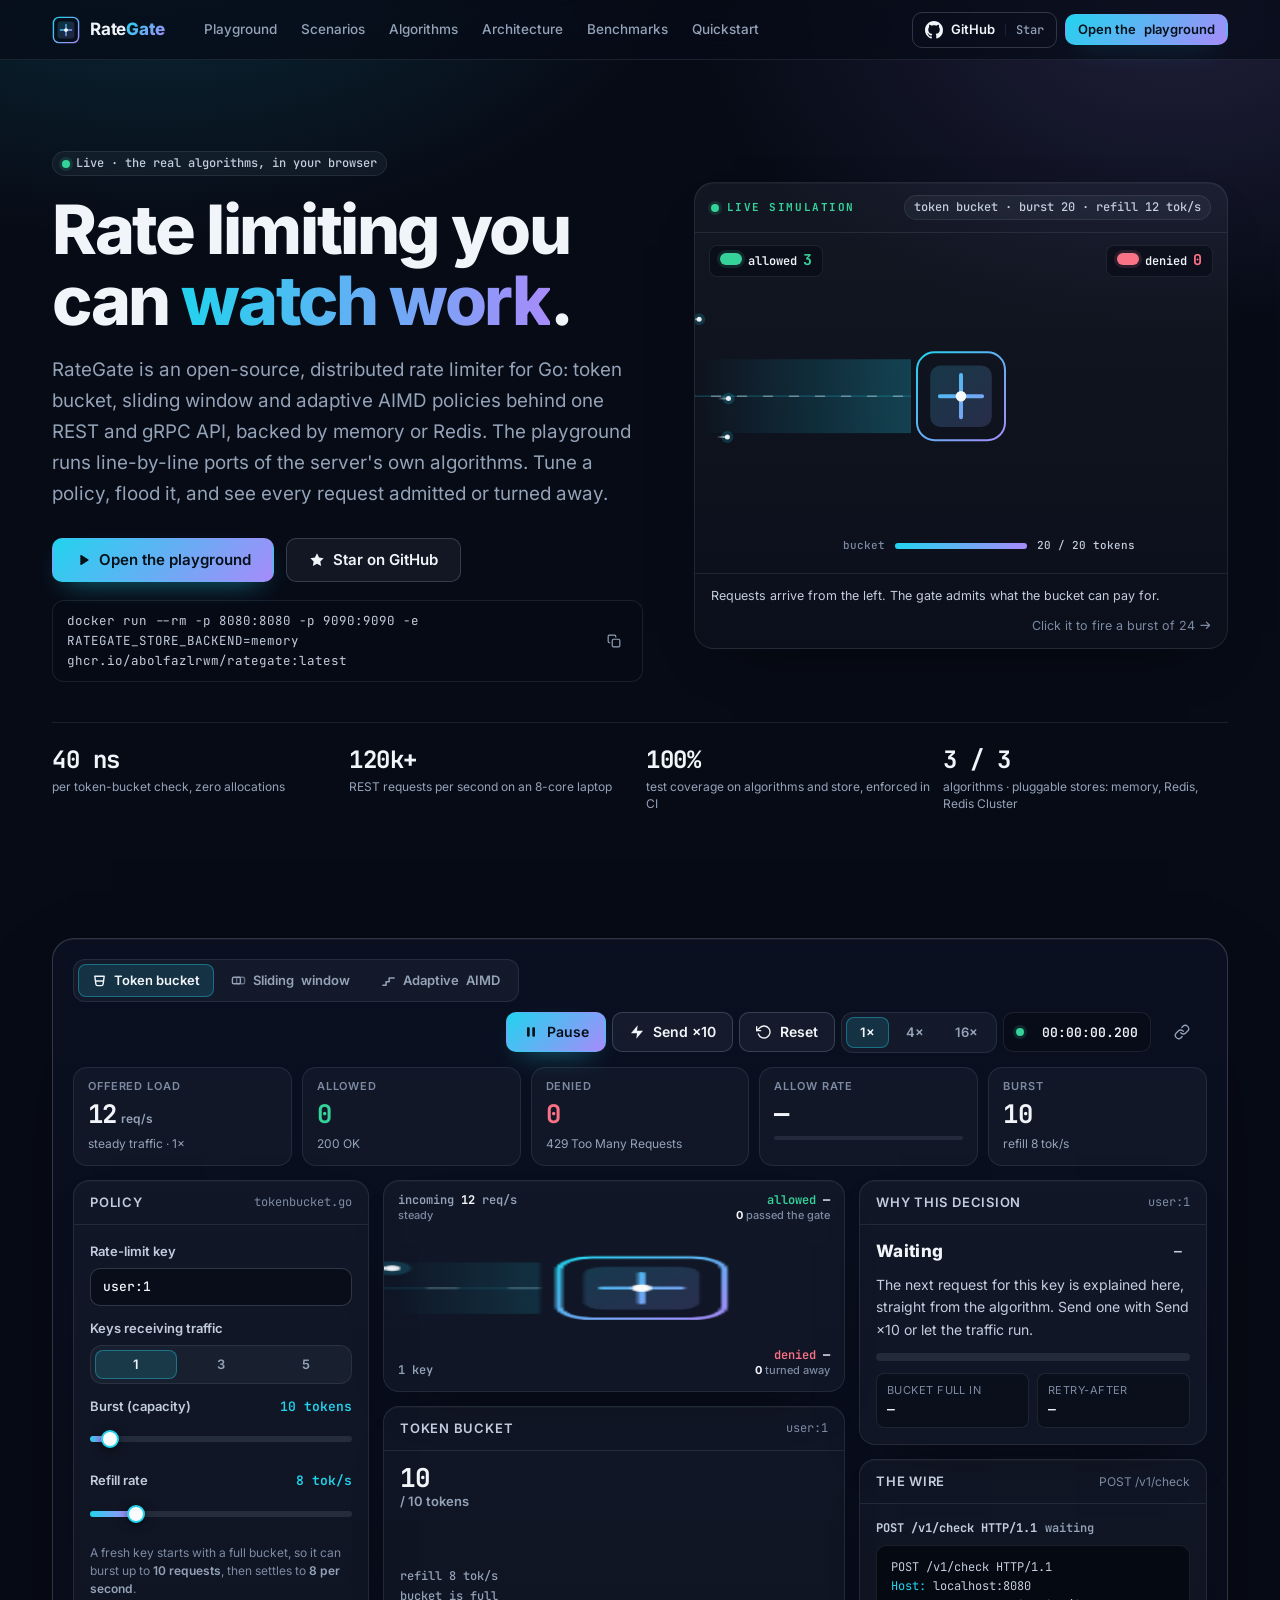
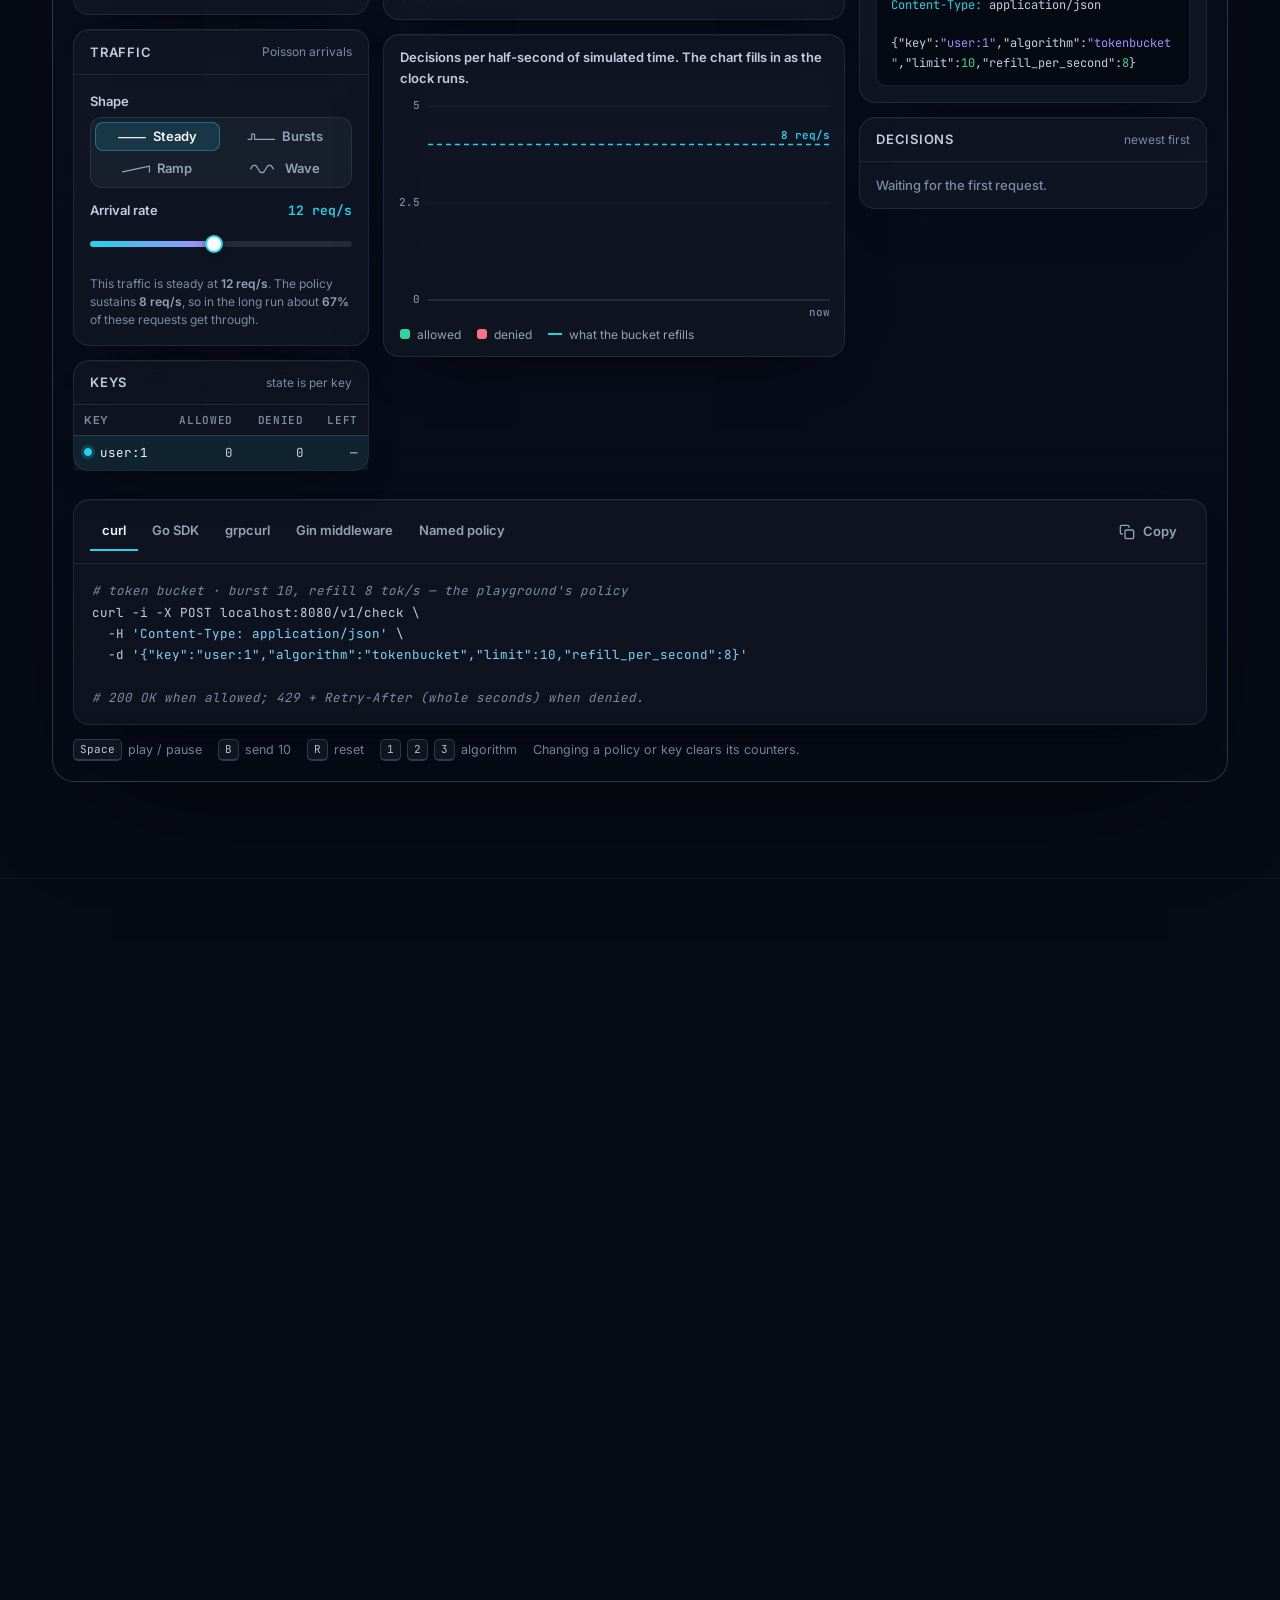
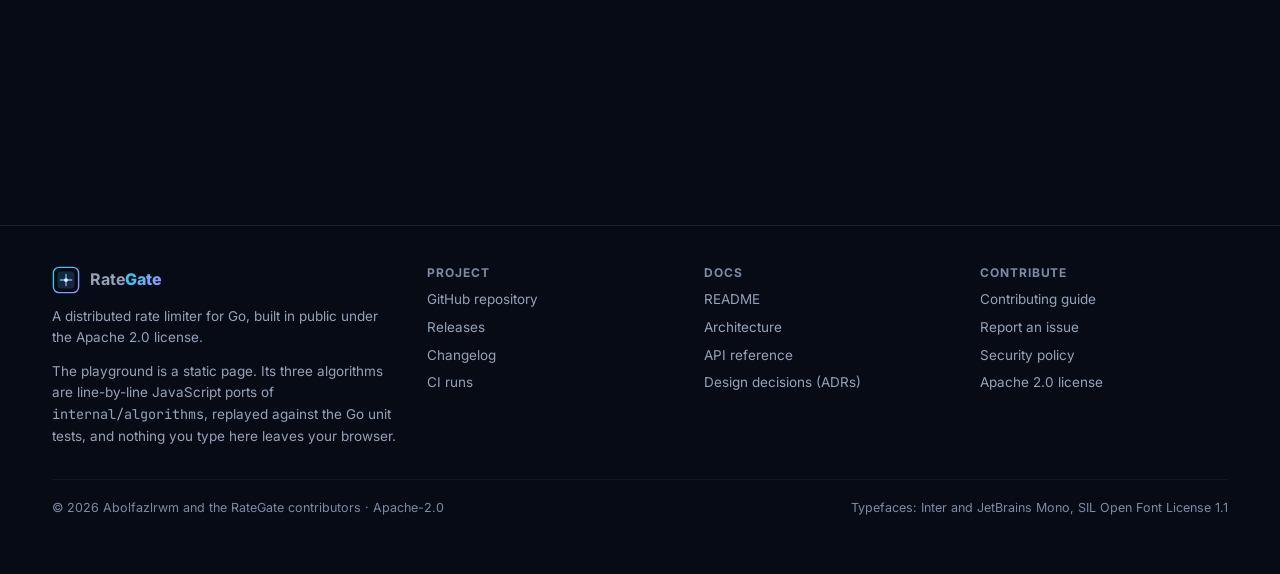
==== commit 42d18ac7: "feat(docs): live playground rebuilt on faithful algorithm ports - single self-contained page: inline" ====
--- a/docs/index.html
+++ b/docs/index.html
@@ -3,615 +3,7013 @@
 <head>
 <meta charset="utf-8">
 <meta name="viewport" content="width=device-width, initial-scale=1">
-<meta name="description" content="RateGate — interactive rate-limiter playground. Visualize token-bucket, sliding-window and adaptive algorithms live, in your browser.">
-<title>RateGate — Live Rate-Limiter Playground</title>
+<meta http-equiv="Content-Security-Policy" content="default-src 'none'; script-src 'sha256-qOhFsq0QMV2REqNwk5hGH5bZE9SkX6gt6yeyKdYPv+U=' 'sha256-q5Kd2n2qMSXNRatfOyIx5gmpQ87cdW8RIGJWI/vjb5g='; style-src 'sha256-+N61Gv53E3QFo7GEkt7pHHjuedjAV8G9N9XxpxLC6ig='; font-src data:; img-src data:; connect-src 'none'; base-uri 'none'; form-action 'none'; object-src 'none'">
+<title>RateGate: distributed rate limiting for Go - token bucket, sliding window, adaptive</title>
+<meta name="description" content="RateGate is a Go rate-limiting service and library with token bucket, sliding window and adaptive (AIMD) limits, in-memory or Redis-backed, served over gRPC and REST. Try the live playground: every decision is computed by a faithful port of the Go algorithms, in your browser.">
+<link rel="canonical" href="https://abolfazlrwm.github.io/rategate/">
+<meta property="og:type" content="website">
+<meta property="og:site_name" content="RateGate">
+<meta property="og:title" content="RateGate: distributed rate limiting for Go">
+<meta property="og:description" content="Token bucket, sliding window and adaptive limits. In-memory or Redis. gRPC and REST. Watch every decision in the live playground.">
+<meta property="og:url" content="https://abolfazlrwm.github.io/rategate/">
+<meta name="twitter:card" content="summary">
+<meta name="twitter:title" content="RateGate: distributed rate limiting for Go">
+<meta name="twitter:description" content="Token bucket, sliding window and adaptive limits. In-memory or Redis. gRPC and REST. Watch every decision in the live playground.">
+<meta name="theme-color" content="#070b16">
+<link rel="icon" href="data:image/svg+xml,%3Csvg xmlns='http://www.w3.org/2000/svg' viewBox='0 0 32 32'%3E%3Crect width='32' height='32' rx='8' fill='%23070b16'/%3E%3Crect x='5' y='5' width='22' height='22' rx='6' fill='none' stroke='%2322d3ee' stroke-width='2.5'/%3E%3Ccircle cx='16' cy='16' r='4.5' fill='%2334d399'/%3E%3C/svg%3E">
+<script>document.documentElement.classList.add("js")</script>
 <style>
-  :root{
-    --bg:#0b0f14; --panel:#121a24; --panel2:#0f1620; --line:#1f2a38;
-    --txt:#e6edf3; --mut:#8b98a9; --acc:#22d3ee; --acc2:#a78bfa; --ok:#34d399; --no:#f87171; --warn:#fbbf24;
-    --grad:linear-gradient(135deg,#22d3ee 0%,#a78bfa 100%);
-    --mono:ui-monospace,SFMono-Regular,Menlo,Consolas,"Liberation Mono",monospace;
-    --sans:-apple-system,BlinkMacSystemFont,"Segoe UI",Roboto,Helvetica,Arial,sans-serif;
-  }
-  *{box-sizing:border-box}
-  html,body{margin:0;padding:0;background:var(--bg);color:var(--txt);font-family:var(--sans);
-    line-height:1.55;-webkit-font-smoothing:antialiased}
-  a{color:var(--acc);text-decoration:none}
-  a:hover{text-decoration:underline}
-  .wrap{max-width:1080px;margin:0 auto;padding:0 20px}
-  header{border-bottom:1px solid var(--line);background:linear-gradient(180deg,rgba(34,211,238,.05),transparent)}
-  .nav{display:flex;align-items:center;justify-content:space-between;gap:16px;flex-wrap:wrap;padding:14px 0}
-  .brand{display:flex;align-items:center;gap:10px;font-weight:700;font-size:1.15rem;letter-spacing:-.01em}
-  .logo{width:30px;height:30px;border-radius:8px;background:var(--grad);display:grid;place-items:center;color:#0b0f14;font-weight:800;font-size:.95rem}
-  .brand small{color:var(--mut);font-weight:400;font-size:.78rem}
-  .links{display:flex;gap:18px;font-size:.9rem}
-  .links a{color:var(--mut)}
-  .links a:hover{color:var(--txt)}
-  .hero{padding:48px 0 24px;text-align:center}
-  .hero h1{font-size:clamp(2rem,6vw,3.1rem);margin:0 0 12px;letter-spacing:-.03em;line-height:1.05}
-  .hero h1 .g{background:var(--grad);-webkit-background-clip:text;background-clip:text;-webkit-text-fill-color:transparent}
-  .hero p{color:var(--mut);font-size:clamp(1rem,2.5vw,1.18rem);max-width:680px;margin:0 auto}
-  .hero .gh{margin-top:18px;display:inline-flex;gap:10px;flex-wrap:wrap;justify-content:center}
-  .btn{display:inline-flex;align-items:center;gap:8px;padding:10px 18px;border-radius:10px;font-weight:600;font-size:.92rem;cursor:pointer;border:1px solid var(--line);background:var(--panel);color:var(--txt);transition:.15s}
-  .btn:hover{border-color:var(--acc);text-decoration:none}
-  .btn.primary{background:var(--grad);color:#0b0f14;border:none}
-  section.pg{padding:24px 0 8px}
-  .grid{display:grid;grid-template-columns:300px 1fr;gap:18px}
-  @media(max-width:760px){.grid{grid-template-columns:1fr}}
-  .card{background:var(--panel);border:1px solid var(--line);border-radius:14px;padding:18px}
-  .card h3{margin:0 0 14px;font-size:.82rem;text-transform:uppercase;letter-spacing:.08em;color:var(--mut)}
-  .tabs{display:flex;gap:6px;background:var(--panel2);border:1px solid var(--line);border-radius:10px;padding:4px;margin-bottom:10px}
-  .tabs button{flex:1;padding:9px 4px;border:none;background:transparent;color:var(--mut);font-weight:600;font-size:.8rem;border-radius:7px;cursor:pointer;transition:.15s}
-  .tabs button.on{background:var(--grad);color:#0b0f14}
-  .captn{font-size:.76rem;color:var(--mut);margin:0 0 14px;line-height:1.45}
-  label{display:block;font-size:.78rem;color:var(--mut);margin:12px 0 6px}
-  input[type=range]{width:100%;accent-color:var(--acc)}
-  input[type=text]{width:100%;background:var(--panel2);border:1px solid var(--line);border-radius:8px;color:var(--txt);font-family:var(--mono);font-size:.82rem;padding:8px 10px}
-  input[type=text]:focus{outline:none;border-color:var(--acc)}
-  .val{font-family:var(--mono);color:var(--txt);font-size:.85rem}
-  .presets{display:flex;gap:6px;flex-wrap:wrap;margin:6px 0 4px}
-  .presets button{flex:1;min-width:90px;padding:7px 6px;border:1px solid var(--line);background:var(--panel2);color:var(--txt);border-radius:8px;font-size:.76rem;font-weight:600;cursor:pointer;transition:.15s}
-  .presets button:hover{border-color:var(--acc);color:var(--acc)}
-  .row{display:flex;gap:8px;flex-wrap:wrap;margin-top:14px}
-  .btn.sm{padding:8px 12px;font-size:.84rem}
-  .btn.fire{flex:1;background:var(--grad);color:#0b0f14;border:none;font-weight:700}
-  .btn.go{background:var(--ok);color:#06281b;border:none}
-  .btn.stop{background:var(--no);color:#3a0d0d;border:none}
-  .viz{min-height:260px;display:flex;flex-direction:column;gap:14px}
-  .bucketwrap{position:relative;height:200px;background:var(--panel2);border:1px solid var(--line);border-radius:12px;overflow:hidden}
-  .bucket{position:absolute;left:50%;bottom:14px;transform:translateX(-50%);width:120px;height:150px;border:2px solid var(--line);border-top:none;border-radius:0 0 14px 14px;background:rgba(255,255,255,.02)}
-  .fill{position:absolute;left:0;right:0;bottom:0;background:linear-gradient(180deg,rgba(34,211,238,.85),rgba(167,139,250,.85));transition:height .12s linear;border-radius:0 0 12px 12px}
-  .toklabel{position:absolute;inset:0;display:grid;place-items:center;font-family:var(--mono);font-size:1.5rem;font-weight:700;text-shadow:0 1px 4px rgba(0,0,0,.6);pointer-events:none}
-  .capline{position:absolute;left:50%;transform:translateX(-50%);width:120px;border-top:1px dashed var(--line);font-size:.68rem;color:var(--mut);padding-left:4px}
-  .flash{position:absolute;inset:0;background:radial-gradient(circle,rgba(52,211,153,.4),transparent 60%);opacity:0;pointer-events:none}
-  .flash.deny{background:radial-gradient(circle,rgba(248,113,113,.4),transparent 60%)}
-  .flash.show{opacity:1;transition:opacity .25s}
-  .winwrap{position:relative;height:200px;background:var(--panel2);border:1px solid var(--line);border-radius:12px;overflow:hidden}
-  .winnow{position:absolute;top:0;bottom:0;right:0;width:2px;background:var(--acc)}
-  .winnow::after{content:"now";position:absolute;top:4px;right:-2px;font-size:.62rem;color:var(--acc);transform:translateX(100%)}
-  .dot{position:absolute;width:8px;height:8px;border-radius:50%;background:var(--ok);transform:translate(-50%,-50%)}
-  .dot.deny{background:var(--no);opacity:.7}
-  .winfade{position:absolute;top:0;bottom:0;right:0;background:linear-gradient(90deg,transparent,rgba(11,15,20,.9));pointer-events:none}
-  /* adaptive rate gauge */
-  .gauge{margin-top:6px}
-  .gauge .lab{display:flex;justify-content:space-between;font-size:.72rem;color:var(--mut);margin-bottom:4px;font-family:var(--mono)}
-  .gauge .bar{position:relative;height:10px;background:var(--panel2);border:1px solid var(--line);border-radius:6px;overflow:hidden}
-  .gauge .lvl{position:absolute;left:0;top:0;bottom:0;background:linear-gradient(90deg,var(--warn),var(--ok));transition:width .2s}
-  .gauge .mark{position:absolute;top:-2px;bottom:-2px;width:2px;background:var(--acc)}
-  .stats{display:grid;grid-template-columns:repeat(5,1fr);gap:10px;margin-top:14px}
-  @media(max-width:560px){.stats{grid-template-columns:repeat(2,1fr)}}
-  .stat{background:var(--panel2);border:1px solid var(--line);border-radius:10px;padding:12px;text-align:center}
-  .stat .n{font-family:var(--mono);font-size:1.3rem;font-weight:700}
-  .stat .l{font-size:.68rem;color:var(--mut);text-transform:uppercase;letter-spacing:.06em;margin-top:4px}
-  .stat.ok .n{color:var(--ok)} .stat.no .n{color:var(--no)} .stat.rps .n{color:var(--acc)} .stat.warn .n{color:var(--warn)}
-  canvas{width:100%;height:130px;display:block;background:var(--panel2);border:1px solid var(--line);border-radius:10px;margin-top:0}
-  .why{background:var(--panel2);border:1px solid var(--line);border-left:3px solid var(--acc);border-radius:8px;padding:10px 12px;margin-top:14px;font-family:var(--mono);font-size:.78rem;min-height:42px;line-height:1.5}
-  .why .hd{color:var(--mut);font-size:.68rem;text-transform:uppercase;letter-spacing:.06em;margin-bottom:3px}
-  .why .ok{color:var(--ok)} .why .no{color:var(--no)}
-  .feed{max-height:150px;overflow:auto;background:var(--panel2);border:1px solid var(--line);border-radius:10px;margin-top:14px;font-family:var(--mono);font-size:.78rem}
-  .feed div{padding:5px 10px;border-bottom:1px solid var(--line);display:flex;justify-content:space-between;gap:8px}
-  .feed .ok{color:var(--ok)} .feed .no{color:var(--no)} .feed .t{color:var(--mut)}
-  .code{background:var(--panel2);border:1px solid var(--line);border-radius:10px;padding:14px;font-family:var(--mono);font-size:.78rem;overflow-x:auto;line-height:1.6;color:#cdd9e5;white-space:pre}
-  .code .k{color:var(--acc2)} .code .s{color:var(--ok)} .code .c{color:var(--mut)}
-  details{margin-top:14px}
-  summary{cursor:pointer;color:var(--mut);font-size:.85rem;padding:8px 0}
-  .curl{margin-top:14px}
-  .quickstart{margin:34px 0 8px}
-  .quickstart h2{font-size:clamp(1.3rem,3vw,1.7rem);margin:0 0 6px;letter-spacing:-.01em}
-  .quickstart p{color:var(--mut);font-size:.92rem;margin:0 0 16px}
-  .qs-grid{display:grid;grid-template-columns:1fr 1fr;gap:14px}
-  @media(max-width:680px){.qs-grid{grid-template-columns:1fr}}
-  .qs-step{background:var(--panel);border:1px solid var(--line);border-radius:12px;padding:16px}
-  .qs-step .n{display:inline-grid;place-items:center;width:24px;height:24px;border-radius:50%;background:var(--grad);color:#0b0f14;font-weight:800;font-size:.8rem;margin-bottom:8px}
-  .qs-step h4{margin:0 0 4px;font-size:.95rem}
-  .qs-step .sub{color:var(--mut);font-size:.78rem;margin:0 0 10px}
-  .copybtn{float:right;background:var(--panel2);border:1px solid var(--line);color:var(--mut);border-radius:6px;padding:3px 8px;font-size:.7rem;cursor:pointer;transition:.15s}
-  .copybtn:hover{color:var(--acc);border-color:var(--acc)}
-  .copybtn.done{color:var(--ok);border-color:var(--ok)}
-  footer{border-top:1px solid var(--line);margin-top:40px;padding:26px 0;color:var(--mut);font-size:.85rem}
-  footer .wrap{display:flex;justify-content:space-between;gap:14px;flex-wrap:wrap}
-  .pill{display:inline-block;padding:2px 8px;border-radius:6px;background:var(--panel2);border:1px solid var(--line);font-size:.72rem;color:var(--mut);margin-right:6px}
+/* Inter and JetBrains Mono, subset to the glyphs this page uses.
+   Copyright the respective authors, SIL Open Font License 1.1:
+   https://github.com/rsms/inter  https://github.com/JetBrains/JetBrainsMono */
+@font-face{font-family:"Inter";font-style:normal;font-weight:400 800;font-display:swap;src:url([data-uri]) format("woff2")}
+@font-face{font-family:"JetBrains Mono";font-style:normal;font-weight:400 700;font-display:swap;src:url([data-uri]) format("woff2")}
+/* ==========================================================================
+   RateGate — playground + product page
+   Single-file build: this stylesheet is inlined by scripts/rategate_demo/build.py
+   ========================================================================== */
+
+/* ------------------------------------------------------------ 1. tokens */
+:root {
+  --bg: #070b16;
+  --bg-2: #0b1122;
+  --surface: rgba(148, 163, 184, 0.055);
+  --surface-2: rgba(148, 163, 184, 0.09);
+  --border: rgba(148, 163, 184, 0.14);
+  --border-strong: rgba(148, 163, 184, 0.28);
+  --text: #f1f5f9;
+  --text-2: #c3cddd;
+  --muted: #94a3b8;
+  --dim: #7c8ba3;
+  --cyan: #22d3ee;
+  --violet: #a78bfa;
+  --ok: #34d399;
+  --ok-soft: rgba(52, 211, 153, 0.14);
+  --no: #fb7185;
+  --no-soft: rgba(251, 113, 133, 0.14);
+  --font: "Inter", system-ui, -apple-system, "Segoe UI", Roboto, "Helvetica Neue", sans-serif;
+  --mono: "JetBrains Mono", ui-monospace, SFMono-Regular, Menlo, Consolas, monospace;
+  --radius: 16px;
+  --radius-sm: 10px;
+  --max: 1240px;
+  --nav-h: 60px;
+  --ease: cubic-bezier(0.22, 1, 0.36, 1);
+}
+
+/* ------------------------------------------------------------- 2. base */
+*,
+*::before,
+*::after {
+  box-sizing: border-box;
+}
+
+html {
+  scroll-behavior: smooth;
+  scroll-padding-top: calc(var(--nav-h) + 16px);
+  -webkit-text-size-adjust: 100%;
+}
+
+body {
+  margin: 0;
+  background: var(--bg);
+  color: var(--text);
+  font-family: var(--font);
+  font-size: 16px;
+  line-height: 1.6;
+  -webkit-font-smoothing: antialiased;
+  -moz-osx-font-smoothing: grayscale;
+  text-rendering: optimizeLegibility;
+  overflow-x: hidden;
+}
+
+/* soft brand glow behind the first screen */
+body::before {
+  content: "";
+  position: fixed;
+  inset: 0;
+  z-index: -1;
+  pointer-events: none;
+  background:
+    radial-gradient(900px 520px at 12% -8%, rgba(34, 211, 238, 0.16), transparent 60%),
+    radial-gradient(800px 520px at 92% 2%, rgba(167, 139, 250, 0.15), transparent 60%),
+    linear-gradient(var(--bg), var(--bg));
+}
+
+h1,
+h2,
+h3,
+h4 {
+  margin: 0;
+  line-height: 1.15;
+  letter-spacing: -0.02em;
+  font-weight: 700;
+  text-wrap: balance;
+}
+
+p {
+  margin: 0;
+}
+
+a {
+  color: var(--cyan);
+  text-decoration: none;
+}
+
+a:hover {
+  text-decoration: underline;
+  text-underline-offset: 3px;
+}
+
+code,
+kbd,
+pre {
+  font-family: var(--mono);
+}
+
+canvas {
+  display: block;
+}
+
+img,
+svg {
+  max-width: 100%;
+}
+
+button {
+  font-family: inherit;
+}
+
+:focus-visible {
+  outline: 2px solid var(--cyan);
+  outline-offset: 3px;
+  border-radius: 6px;
+}
+
+::selection {
+  background: rgba(34, 211, 238, 0.3);
+}
+
+@media (prefers-reduced-motion: reduce) {
+  html {
+    scroll-behavior: auto;
+  }
+  *,
+  *::before,
+  *::after {
+    animation-duration: 0.001ms !important;
+    animation-iteration-count: 1 !important;
+    transition-duration: 0.001ms !important;
+  }
+}
+
+/* -------------------------------------------------------- 3. utilities */
+.wrap {
+  width: 100%;
+  max-width: var(--max);
+  margin: 0 auto;
+  padding: 0 clamp(16px, 4vw, 32px);
+}
+
+.mono {
+  font-family: var(--mono);
+  font-variant-numeric: tabular-nums;
+}
+
+.muted {
+  color: var(--muted);
+}
+
+.num {
+  font-family: var(--mono);
+  font-variant-numeric: tabular-nums;
+  letter-spacing: -0.01em;
+}
+
+.sr-only {
+  position: absolute;
+  width: 1px;
+  height: 1px;
+  padding: 0;
+  margin: -1px;
+  overflow: hidden;
+  clip: rect(0 0 0 0);
+  white-space: nowrap;
+  border: 0;
+}
+
+.card {
+  position: relative;
+  background: var(--surface);
+  border: 1px solid var(--border);
+  border-radius: var(--radius);
+  box-shadow: inset 0 1px 0 rgba(255, 255, 255, 0.035), 0 24px 60px -40px rgba(0, 0, 0, 0.9);
+}
+
+.card-h {
+  display: flex;
+  align-items: center;
+  justify-content: space-between;
+  gap: 12px;
+  padding: 12px 16px;
+  border-bottom: 1px solid var(--border);
+}
+
+.card-h h3 {
+  font-size: 13px;
+  font-weight: 600;
+  letter-spacing: 0.06em;
+  text-transform: uppercase;
+  color: var(--text-2);
+}
+
+.card-h .hint {
+  font-size: 12px;
+  color: var(--dim);
+}
+
+.card-b {
+  padding: 16px;
+}
+
+.btn {
+  display: inline-flex;
+  align-items: center;
+  justify-content: center;
+  gap: 8px;
+  border-radius: var(--radius-sm);
+  padding: 10px 16px;
+  font: 600 14px/1 var(--font);
+  border: 1px solid var(--border-strong);
+  background: rgba(148, 163, 184, 0.08);
+  color: var(--text);
+  cursor: pointer;
+  text-decoration: none;
+  white-space: nowrap;
+  transition: background 0.15s ease, border-color 0.15s ease, transform 0.1s ease, filter 0.15s ease;
+}
+
+.btn:hover {
+  background: rgba(148, 163, 184, 0.15);
+  border-color: rgba(148, 163, 184, 0.42);
+  text-decoration: none;
+}
+
+.btn:active {
+  transform: translateY(1px);
+}
+
+.btn svg {
+  width: 16px;
+  height: 16px;
+  flex: none;
+}
+
+.btn-primary {
+  background: linear-gradient(135deg, #22d3ee 0%, #a78bfa 100%);
+  color: #061019;
+  border-color: transparent;
+  box-shadow: 0 10px 28px -14px rgba(34, 211, 238, 0.75);
+}
+
+.btn-primary:hover {
+  background: linear-gradient(135deg, #22d3ee 0%, #a78bfa 100%);
+  border-color: transparent;
+  filter: brightness(1.08);
+}
+
+.btn-sm {
+  padding: 8px 12px;
+  font-size: 13px;
+}
+
+.btn-ghost {
+  background: transparent;
+  border-color: transparent;
+  color: var(--muted);
+}
+
+.btn-ghost:hover {
+  background: rgba(148, 163, 184, 0.1);
+  border-color: transparent;
+  color: var(--text);
+}
+
+.seg {
+  display: inline-flex;
+  flex-wrap: wrap;
+  gap: 3px;
+  padding: 4px;
+  background: rgba(148, 163, 184, 0.07);
+  border: 1px solid var(--border);
+  border-radius: 12px;
+}
+
+.seg button {
+  appearance: none;
+  -webkit-appearance: none;
+  border: 0;
+  background: transparent;
+  color: var(--muted);
+  font: 600 13px/1 var(--font);
+  padding: 8px 12px;
+  border-radius: 8px;
+  cursor: pointer;
+  display: inline-flex;
+  align-items: center;
+  justify-content: center;
+  gap: 7px;
+  transition: background 0.15s ease, color 0.15s ease, box-shadow 0.15s ease;
+}
+
+.seg button svg {
+  width: 15px;
+  height: 15px;
+  flex: none;
+}
+
+.seg button:hover {
+  color: var(--text);
+  background: rgba(148, 163, 184, 0.09);
+}
+
+.seg button[aria-pressed="true"] {
+  color: var(--text);
+  background: rgba(34, 211, 238, 0.13);
+  box-shadow: inset 0 0 0 1px rgba(34, 211, 238, 0.38);
+}
+
+/* icon + label variants: 2x2 grid, wider glyphs */
+.seg.grid2 {
+  display: grid;
+  grid-template-columns: repeat(2, minmax(0, 1fr));
+}
+
+.seg.grid2 button svg {
+  width: 28px;
+  height: 12px;
+}
+
+.chip {
+  display: inline-flex;
+  align-items: center;
+  gap: 6px;
+  padding: 3px 9px;
+  border-radius: 999px;
+  border: 1px solid var(--border);
+  background: rgba(148, 163, 184, 0.07);
+  font: 500 12px/1.4 var(--mono);
+  color: var(--text-2);
+  white-space: nowrap;
+}
+
+.dot {
+  width: 8px;
+  height: 8px;
+  border-radius: 50%;
+  flex: none;
+  background: var(--muted);
+}
+
+.dot.ok {
+  background: var(--ok);
+  box-shadow: 0 0 0 3px var(--ok-soft);
+}
+
+.dot.no {
+  background: var(--no);
+  box-shadow: 0 0 0 3px var(--no-soft);
+}
+
+.dot.live {
+  background: var(--ok);
+  box-shadow: 0 0 0 3px var(--ok-soft);
+  animation: pulse 1.8s ease-in-out infinite;
+}
+
+@keyframes pulse {
+  0%,
+  100% {
+    opacity: 1;
+  }
+  50% {
+    opacity: 0.35;
+  }
+}
+
+/* section scaffolding */
+.section {
+  padding: clamp(56px, 8vw, 104px) 0;
+  border-top: 1px solid rgba(148, 163, 184, 0.08);
+}
+
+.sec-head {
+  max-width: 720px;
+  margin-bottom: clamp(28px, 4vw, 44px);
+}
+
+.eyebrow {
+  display: inline-flex;
+  align-items: center;
+  gap: 8px;
+  font: 600 12px/1 var(--mono);
+  letter-spacing: 0.12em;
+  text-transform: uppercase;
+  color: var(--cyan);
+  margin-bottom: 14px;
+}
+
+.eyebrow::before {
+  content: "";
+  width: 22px;
+  height: 1px;
+  background: linear-gradient(90deg, var(--cyan), transparent);
+}
+
+.sec-head h2 {
+  font-size: clamp(1.75rem, 3.6vw, 2.6rem);
+  margin-bottom: 12px;
+}
+
+.sec-head p {
+  color: var(--muted);
+  font-size: clamp(1rem, 1.4vw, 1.1rem);
+  max-width: 62ch;
+}
+
+/* -------------------------------------------------------------- 4. nav */
+.nav {
+  position: sticky;
+  top: 0;
+  z-index: 50;
+  height: var(--nav-h);
+  background: rgba(7, 11, 22, 0.74);
+  -webkit-backdrop-filter: blur(14px) saturate(1.3);
+  backdrop-filter: blur(14px) saturate(1.3);
+  border-bottom: 1px solid var(--border);
+}
+
+.nav .wrap {
+  height: 100%;
+  display: flex;
+  align-items: center;
+  gap: 16px;
+}
+
+.brand {
+  display: inline-flex;
+  align-items: center;
+  gap: 10px;
+  color: var(--text);
+  font-weight: 700;
+  font-size: 17px;
+  letter-spacing: -0.01em;
+}
+
+.brand:hover {
+  text-decoration: none;
+}
+
+.brand svg {
+  width: 28px;
+  height: 28px;
+}
+
+.brand b {
+  font-weight: 800;
+  background: linear-gradient(135deg, #22d3ee, #a78bfa);
+  -webkit-background-clip: text;
+  background-clip: text;
+  color: transparent;
+}
+
+.nav-links {
+  display: flex;
+  align-items: center;
+  gap: 2px;
+  margin-left: 12px;
+}
+
+.nav-links a {
+  color: var(--muted);
+  font: 500 13.5px/1 var(--font);
+  padding: 8px 11px;
+  border-radius: 8px;
+}
+
+.nav-links a:hover {
+  color: var(--text);
+  background: rgba(148, 163, 184, 0.08);
+  text-decoration: none;
+}
+
+.nav-cta {
+  margin-left: auto;
+  display: flex;
+  align-items: center;
+  gap: 8px;
+}
+
+.gh-btn {
+  display: inline-flex;
+  align-items: center;
+  gap: 8px;
+  height: 36px;
+  padding: 0 12px;
+  border-radius: var(--radius-sm);
+  border: 1px solid var(--border-strong);
+  color: var(--text);
+  font: 600 13px/1 var(--font);
+}
+
+.gh-btn:hover {
+  background: rgba(148, 163, 184, 0.1);
+  text-decoration: none;
+}
+
+.gh-btn svg {
+  width: 18px;
+  height: 18px;
+}
+
+.gh-btn .gh-star {
+  display: inline-flex;
+  align-items: center;
+  gap: 4px;
+  padding-left: 10px;
+  margin-left: 2px;
+  border-left: 1px solid var(--border);
+  color: var(--muted);
+  font: 500 12px/1 var(--mono);
+}
+
+/* ------------------------------------------------------------- 5. hero */
+.hero {
+  position: relative;
+  padding: clamp(48px, 7vw, 96px) 0 clamp(40px, 6vw, 80px);
+}
+
+.hero-grid {
+  position: relative;
+  display: grid;
+  grid-template-columns: minmax(0, 1.05fr) minmax(0, 0.95fr);
+  gap: clamp(28px, 4vw, 56px);
+  align-items: center;
+}
+
+.hero h1 {
+  font-size: clamp(2.35rem, 5.4vw, 4.25rem);
+  font-weight: 800;
+  letter-spacing: -0.035em;
+  line-height: 1.04;
+  margin: 18px 0 20px;
+}
+
+.hero h1 .grad {
+  background: linear-gradient(92deg, #22d3ee 0%, #a78bfa 100%);
+  -webkit-background-clip: text;
+  background-clip: text;
+  color: transparent;
+}
+
+.hero .lede {
+  color: var(--muted);
+  font-size: clamp(1.02rem, 1.5vw, 1.17rem);
+  line-height: 1.65;
+  max-width: 56ch;
+}
+
+.hero .cta {
+  display: flex;
+  flex-wrap: wrap;
+  gap: 12px;
+  margin-top: 28px;
+}
+
+.hero .cta .btn {
+  padding: 13px 22px;
+  font-size: 15px;
+}
+
+.snippet {
+  display: flex;
+  align-items: center;
+  gap: 10px;
+  margin-top: 18px;
+  padding: 10px 10px 10px 14px;
+  border-radius: 12px;
+  border: 1px solid var(--border);
+  background: rgba(7, 11, 22, 0.6);
+  max-width: 100%;
+}
+
+.snippet code {
+  flex: 1;
+  min-width: 0;
+  font-size: 12.5px;
+  color: var(--text-2);
+  white-space: nowrap;
+  overflow: hidden;
+  text-overflow: ellipsis;
+}
+
+.snippet .btn {
+  padding: 7px 10px;
+}
+
+.snippet .btn svg {
+  width: 14px;
+  height: 14px;
+}
+
+.hero-stats {
+  display: grid;
+  grid-template-columns: repeat(4, minmax(0, 1fr));
+  gap: 12px;
+  margin-top: 40px;
+  padding-top: 24px;
+  border-top: 1px solid var(--border);
+}
+
+.hero-stats .stat b {
+  display: block;
+  font: 700 clamp(1.15rem, 2vw, 1.5rem)/1.1 var(--mono);
+  letter-spacing: -0.02em;
+}
+
+.hero-stats .stat span {
+  display: block;
+  margin-top: 6px;
+  font-size: 12px;
+  line-height: 1.4;
+  color: var(--muted);
+}
+
+/* live gate card */
+.gate-card {
+  overflow: hidden;
+  border-radius: 20px;
+  background: linear-gradient(180deg, rgba(148, 163, 184, 0.08), rgba(148, 163, 184, 0.03));
+}
+
+.gate-top {
+  display: flex;
+  flex-wrap: wrap;
+  align-items: center;
+  gap: 8px 12px;
+  padding: 12px 16px;
+  border-bottom: 1px solid var(--border);
+}
+
+.gate-top .live {
+  display: inline-flex;
+  align-items: center;
+  gap: 8px;
+  font: 700 11px/1 var(--mono);
+  letter-spacing: 0.14em;
+  color: var(--ok);
+}
+
+.gate-top .chip {
+  margin-left: auto;
+}
+
+.gate-stage {
+  position: relative;
+  cursor: pointer;
+}
+
+.gate-stage canvas {
+  width: 100%;
+  height: clamp(250px, 30vw, 340px);
+}
+
+.gate-foot {
+  display: flex;
+  flex-wrap: wrap;
+  align-items: center;
+  gap: 10px 18px;
+  padding: 12px 16px;
+  border-top: 1px solid var(--border);
+  font-size: 12.5px;
+  color: var(--muted);
+}
+
+.gate-foot .legend {
+  display: inline-flex;
+  align-items: center;
+  gap: 7px;
+  color: var(--text-2);
+}
+
+.gate-foot .cta-hint {
+  margin-left: auto;
+  color: var(--dim);
+}
+
+.gate-counts {
+  position: absolute;
+  top: 12px;
+  left: 14px;
+  right: 14px;
+  display: flex;
+  justify-content: space-between;
+  gap: 10px;
+  pointer-events: none;
+  font: 600 12px/1.3 var(--mono);
+}
+
+.gate-counts span {
+  display: inline-flex;
+  align-items: baseline;
+  gap: 6px;
+  padding: 5px 10px;
+  border-radius: 8px;
+  background: rgba(7, 11, 22, 0.62);
+  border: 1px solid var(--border);
+  -webkit-backdrop-filter: blur(6px);
+  backdrop-filter: blur(6px);
+}
+
+.gate-counts b {
+  font-size: 15px;
+  font-weight: 700;
+}
+
+.gate-counts .ok b {
+  color: var(--ok);
+}
+
+.gate-counts .no b {
+  color: var(--no);
+}
+
+/* ------------------------------------------------------- 6. playground */
+.playground {
+  padding: clamp(24px, 4vw, 48px) 0 clamp(56px, 8vw, 96px);
+}
+
+.app {
+  border-radius: 22px;
+  padding: clamp(12px, 2vw, 20px);
+  background: linear-gradient(180deg, rgba(11, 17, 34, 0.92), rgba(7, 11, 22, 0.92));
+  border: 1px solid var(--border-strong);
+  box-shadow: 0 40px 120px -60px rgba(0, 0, 0, 0.95), inset 0 1px 0 rgba(255, 255, 255, 0.05);
+}
+
+.pg-bar {
+  display: flex;
+  flex-wrap: wrap;
+  align-items: center;
+  gap: 10px 12px;
+  margin-bottom: 14px;
+}
+
+.pg-bar .seg button {
+  padding: 9px 14px;
+  font-size: 13px;
+}
+
+.pg-bar .transport {
+  display: flex;
+  align-items: center;
+  gap: 6px;
+  margin-left: auto;
+}
+
+.pg-bar .transport .btn {
+  height: 40px;
+}
+
+.clock {
+  display: inline-flex;
+  align-items: center;
+  gap: 8px;
+  height: 40px;
+  padding: 0 12px;
+  border-radius: var(--radius-sm);
+  border: 1px solid var(--border);
+  background: rgba(7, 11, 22, 0.6);
+  font: 600 13px/1 var(--mono);
+  color: var(--text-2);
+  white-space: nowrap;
+}
+
+.clock .t {
+  color: var(--text);
+  min-width: 106px;
+  text-align: right;
+}
+
+/* KPI tiles */
+.kpis {
+  display: grid;
+  grid-template-columns: repeat(5, minmax(0, 1fr));
+  gap: 10px;
+  margin-bottom: 14px;
+}
+
+.kpi {
+  padding: 12px 14px;
+  border-radius: 14px;
+  border: 1px solid var(--border);
+  background: var(--surface);
+  min-width: 0;
+}
+
+.kpi .k-label {
+  font: 600 11px/1.2 var(--font);
+  letter-spacing: 0.08em;
+  text-transform: uppercase;
+  color: var(--dim);
+  white-space: nowrap;
+  overflow: hidden;
+  text-overflow: ellipsis;
+}
+
+.kpi .k-value {
+  margin-top: 8px;
+  font: 700 clamp(1.25rem, 2vw, 1.6rem)/1.05 var(--mono);
+  letter-spacing: -0.02em;
+  white-space: nowrap;
+}
+
+.kpi .k-value small {
+  font: 600 12px/1 var(--font);
+  color: var(--muted);
+  margin-left: 4px;
+  letter-spacing: 0;
+}
+
+.kpi .k-sub {
+  margin-top: 6px;
+  font-size: 12px;
+  color: var(--muted);
+  white-space: nowrap;
+  overflow: hidden;
+  text-overflow: ellipsis;
+}
+
+.kpi.ok .k-value {
+  color: var(--ok);
+}
+
+.kpi.no .k-value {
+  color: var(--no);
+}
+
+.kpi .k-bar {
+  height: 4px;
+  margin-top: 8px;
+  border-radius: 99px;
+  background: rgba(148, 163, 184, 0.14);
+  overflow: hidden;
+}
+
+.kpi .k-bar i {
+  display: block;
+  height: 100%;
+  width: 0;
+  border-radius: 99px;
+  background: linear-gradient(90deg, var(--no), var(--ok));
+  transition: width 0.25s linear;
+}
+
+/* main grid */
+.pg {
+  display: grid;
+  grid-template-columns: 296px minmax(0, 1fr) 348px;
+  grid-template-areas:
+    "controls stage side"
+    "export export export";
+  gap: 14px;
+  align-items: start;
+}
+
+.pg-controls {
+  grid-area: controls;
+  display: grid;
+  gap: 14px;
+  min-width: 0;
+}
+
+.pg-stage {
+  grid-area: stage;
+  display: grid;
+  gap: 14px;
+  min-width: 0;
+}
+
+.pg-side {
+  grid-area: side;
+  display: grid;
+  gap: 14px;
+  min-width: 0;
+}
+
+.pg-export {
+  grid-area: export;
+  min-width: 0;
+  margin-top: 14px;
+}
+
+/* controls */
+.ctl {
+  display: grid;
+  gap: 12px;
+}
+
+.field label,
+.ctl .lbl {
+  display: flex;
+  justify-content: space-between;
+  align-items: baseline;
+  gap: 8px;
+  font-size: 13px;
+  font-weight: 600;
+  color: var(--text-2);
+  margin-bottom: 6px;
+}
+
+.ctl .lbl output {
+  font: 600 13px/1 var(--mono);
+  color: var(--cyan);
+}
+
+.ctl .lbl output small {
+  color: var(--muted);
+  font-weight: 500;
+  margin-left: 2px;
+}
+
+input[type="range"] {
+  -webkit-appearance: none;
+  appearance: none;
+  width: 100%;
+  height: 22px;
+  margin: 0;
+  background: transparent;
+  cursor: pointer;
+  --p: 50%;
+}
+
+input[type="range"]::-webkit-slider-runnable-track {
+  height: 6px;
+  border-radius: 999px;
+  background: linear-gradient(90deg, #22d3ee 0%, #a78bfa var(--p), rgba(148, 163, 184, 0.16) var(--p));
+}
+
+input[type="range"]::-webkit-slider-thumb {
+  -webkit-appearance: none;
+  width: 18px;
+  height: 18px;
+  margin-top: -6px;
+  border-radius: 50%;
+  background: #f8fafc;
+  border: 2px solid var(--cyan);
+  box-shadow: 0 2px 10px rgba(0, 0, 0, 0.55);
+  transition: transform 0.15s var(--ease);
+}
+
+input[type="range"]:hover::-webkit-slider-thumb,
+input[type="range"]:active::-webkit-slider-thumb {
+  transform: scale(1.18);
+}
+
+input[type="range"]::-moz-range-track {
+  height: 6px;
+  border-radius: 999px;
+  background: rgba(148, 163, 184, 0.16);
+}
+
+input[type="range"]::-moz-range-progress {
+  height: 6px;
+  border-radius: 999px;
+  background: linear-gradient(90deg, #22d3ee, #a78bfa);
+}
+
+input[type="range"]::-moz-range-thumb {
+  width: 18px;
+  height: 18px;
+  border-radius: 50%;
+  background: #f8fafc;
+  border: 2px solid var(--cyan);
+  box-shadow: 0 2px 10px rgba(0, 0, 0, 0.55);
+}
+
+.text {
+  width: 100%;
+  height: 38px;
+  padding: 0 12px;
+  border-radius: var(--radius-sm);
+  border: 1px solid var(--border-strong);
+  background: rgba(7, 11, 22, 0.7);
+  color: var(--text);
+  font: 500 13px/1 var(--mono);
+  transition: border-color 0.15s ease, box-shadow 0.15s ease;
+}
+
+.text:hover {
+  border-color: rgba(148, 163, 184, 0.45);
+}
+
+.text:focus {
+  outline: none;
+  border-color: var(--cyan);
+  box-shadow: 0 0 0 3px rgba(34, 211, 238, 0.18);
+}
+
+.ctl .seg {
+  width: 100%;
+}
+
+.ctl .seg button {
+  flex: 1;
+  padding: 8px 8px;
+}
+
+.note {
+  font-size: 12px;
+  line-height: 1.5;
+  color: var(--dim);
+}
+
+.note b {
+  color: var(--muted);
+  font-weight: 600;
+}
+
+.note.warn {
+  color: #fbbf24;
+}
+
+/* shortcut hints */
+.shortcuts {
+  display: flex;
+  flex-wrap: wrap;
+  align-items: center;
+  gap: 6px 16px;
+  margin-top: 14px;
+  font-size: 12.5px;
+  color: var(--dim);
+}
+
+.shortcuts span {
+  display: inline-flex;
+  align-items: center;
+  gap: 6px;
+}
+
+kbd {
+  font-size: 11px;
+  line-height: 1;
+  padding: 4px 6px;
+  border: 1px solid var(--border-strong);
+  border-bottom-width: 2px;
+  border-radius: 5px;
+  background: rgba(148, 163, 184, 0.08);
+  color: var(--text-2);
+}
+
+/* skip link: hidden until focused */
+.skip {
+  position: fixed;
+  top: 10px;
+  left: 10px;
+  z-index: 200;
+  padding: 10px 14px;
+  border-radius: 8px;
+  background: var(--cyan);
+  color: #061019;
+  font-weight: 700;
+  transform: translateY(-160%);
+  transition: transform 0.15s ease;
+}
+
+.skip:focus {
+  transform: none;
+}
+
+.noscript {
+  margin: 16px 0;
+  padding: 14px 16px;
+  border-radius: 12px;
+  border: 1px solid rgba(251, 191, 36, 0.4);
+  background: rgba(251, 191, 36, 0.08);
+  color: var(--text-2);
+  font-size: 14px;
+}
+
+/* stage: flow */
+.flow {
+  position: relative;
+  overflow: hidden;
+}
+
+.flow canvas {
+  width: 100%;
+  height: 210px;
+}
+
+.flow-label {
+  position: absolute;
+  font: 600 12px/1.3 var(--mono);
+  color: var(--muted);
+  pointer-events: none;
+  white-space: nowrap;
+}
+
+.flow-label b {
+  color: var(--text);
+  font-weight: 700;
+}
+
+.flow-label.tl {
+  top: 12px;
+  left: 14px;
+}
+
+.flow-label.tr {
+  top: 12px;
+  right: 14px;
+  text-align: right;
+}
+
+.flow-label.bl {
+  bottom: 12px;
+  left: 14px;
+}
+
+.flow-label.br {
+  bottom: 12px;
+  right: 14px;
+  text-align: right;
+}
+
+.flow-label .ok {
+  color: var(--ok);
+}
+
+.flow-label .no {
+  color: var(--no);
+}
+
+.flow-label small {
+  display: block;
+  font: 500 11px/1.4 var(--font);
+  color: var(--dim);
+}
+
+/* stage: algorithm viz */
+.viz {
+  position: relative;
+}
+
+.viz-body {
+  position: relative;
+}
+
+.viz canvas {
+  width: 100%;
+  height: 168px;
+}
+
+.viz-overlay {
+  position: absolute;
+  inset: 0;
+  padding: 14px 16px;
+  pointer-events: none;
+  display: flex;
+  flex-direction: column;
+  justify-content: space-between;
+}
+
+.viz-overlay .v-main {
+  font: 700 26px/1 var(--mono);
+  letter-spacing: -0.02em;
+}
+
+.viz-overlay .v-main small {
+  font: 600 13px/1 var(--font);
+  color: var(--muted);
+  letter-spacing: 0;
+  margin-left: 4px;
+}
+
+.viz-overlay .v-row {
+  display: flex;
+  justify-content: space-between;
+  gap: 12px;
+  font: 500 12px/1.4 var(--mono);
+  color: var(--muted);
+}
+
+.viz-overlay .v-row span {
+  white-space: nowrap;
+  overflow: hidden;
+  text-overflow: ellipsis;
+}
+
+.meter {
+  padding: 0 16px 14px;
+}
+
+.meter .m-track {
+  position: relative;
+  height: 8px;
+  border-radius: 99px;
+  background: rgba(148, 163, 184, 0.14);
+  overflow: hidden;
+}
+
+.meter .m-track i {
+  position: absolute;
+  inset: 0 auto 0 0;
+  width: 0;
+  border-radius: 99px;
+  background: linear-gradient(90deg, #22d3ee, #a78bfa);
+  transition: width 0.2s linear;
+}
+
+.meter .m-cap {
+  position: absolute;
+  top: -3px;
+  bottom: -3px;
+  width: 2px;
+  background: var(--violet);
+  border-radius: 2px;
+}
+
+.meter .m-text {
+  display: flex;
+  justify-content: space-between;
+  gap: 10px;
+  margin-top: 6px;
+  font: 500 12px/1.4 var(--mono);
+  color: var(--muted);
+}
+
+/* stage: chart */
+.chart {
+  position: relative;
+}
+
+.chart canvas {
+  width: 100%;
+  height: 236px;
+}
+
+.chart .c-title {
+  padding: 12px 16px 0;
+  font-size: 13px;
+  font-weight: 600;
+  color: var(--text-2);
+  min-height: 36px;
+}
+
+.chart .legend {
+  display: flex;
+  flex-wrap: wrap;
+  gap: 6px 16px;
+  padding: 0 16px 12px;
+  font-size: 12px;
+  color: var(--muted);
+}
+
+.chart .legend span {
+  display: inline-flex;
+  align-items: center;
+  gap: 7px;
+}
+
+.chart .legend i {
+  width: 10px;
+  height: 10px;
+  border-radius: 3px;
+  background: var(--ok);
+}
+
+.chart .legend i.no {
+  background: var(--no);
+}
+
+.chart .legend i.ref {
+  width: 14px;
+  height: 0;
+  border-top: 2px dashed var(--cyan);
+  border-radius: 0;
+}
+
+.tip {
+  position: absolute;
+  z-index: 2;
+  pointer-events: none;
+  padding: 8px 10px;
+  border-radius: 8px;
+  border: 1px solid var(--border-strong);
+  background: rgba(7, 11, 22, 0.94);
+  font: 500 12px/1.5 var(--mono);
+  color: var(--text-2);
+  white-space: nowrap;
+  box-shadow: 0 10px 30px -12px rgba(0, 0, 0, 0.9);
+  opacity: 0;
+  transition: opacity 0.12s ease;
+}
+
+.tip.show {
+  opacity: 1;
+}
+
+.tip b {
+  color: var(--text);
+}
+
+.tip .ok {
+  color: var(--ok);
+}
+
+.tip .no {
+  color: var(--no);
+}
+
+/* side: why */
+.why-verdict {
+  display: flex;
+  align-items: center;
+  justify-content: space-between;
+  gap: 10px;
+}
+
+.why-verdict .v {
+  display: inline-flex;
+  align-items: center;
+  gap: 9px;
+  font: 800 17px/1 var(--font);
+  letter-spacing: 0.02em;
+}
+
+.why-verdict .v.ok {
+  color: var(--ok);
+}
+
+.why-verdict .v.no {
+  color: var(--no);
+}
+
+.why-verdict .code {
+  font: 700 13px/1 var(--mono);
+  padding: 4px 8px;
+  border-radius: 6px;
+}
+
+.why-verdict .code.ok {
+  color: var(--ok);
+  background: var(--ok-soft);
+}
+
+.why-verdict .code.no {
+  color: var(--no);
+  background: var(--no-soft);
+}
+
+.why-text {
+  margin-top: 12px;
+  font-size: 14px;
+  line-height: 1.6;
+  color: var(--text-2);
+  min-height: 3.2em;
+}
+
+.why-text b {
+  color: var(--text);
+  font-family: var(--mono);
+  font-weight: 600;
+  font-variant-numeric: tabular-nums;
+}
+
+.why-bar {
+  position: relative;
+  height: 8px;
+  margin-top: 12px;
+  border-radius: 99px;
+  background: rgba(148, 163, 184, 0.14);
+  overflow: hidden;
+}
+
+.why-bar i {
+  position: absolute;
+  inset: 0 auto 0 0;
+  width: 0;
+  border-radius: 99px;
+  background: var(--ok);
+  transition: width 0.2s linear;
+}
+
+.why-bar.no i {
+  background: var(--no);
+}
+
+.why-meta {
+  display: grid;
+  grid-template-columns: 1fr 1fr;
+  gap: 8px;
+  margin-top: 12px;
+}
+
+.why-meta div {
+  padding: 8px 10px;
+  border-radius: 8px;
+  background: rgba(7, 11, 22, 0.55);
+  border: 1px solid var(--border);
+  min-width: 0;
+}
+
+.why-meta span {
+  display: block;
+  font-size: 11px;
+  color: var(--dim);
+  letter-spacing: 0.04em;
+  text-transform: uppercase;
+}
+
+.why-meta b {
+  display: block;
+  margin-top: 2px;
+  font: 600 13px/1.3 var(--mono);
+  color: var(--text);
+  overflow-wrap: anywhere;
+}
+
+/* side: http */
+.http .req {
+  display: flex;
+  align-items: center;
+  gap: 8px;
+  font: 600 12px/1.4 var(--mono);
+  color: var(--muted);
+  margin-bottom: 8px;
+  min-width: 0;
+}
+
+.http .req b {
+  color: var(--text-2);
+  overflow: hidden;
+  text-overflow: ellipsis;
+  white-space: nowrap;
+}
+
+.http pre {
+  margin: 0;
+  padding: 12px 14px;
+  border-radius: 10px;
+  background: rgba(2, 5, 12, 0.7);
+  border: 1px solid var(--border);
+  font-size: 12px;
+  line-height: 1.6;
+  color: var(--text-2);
+  white-space: pre-wrap;
+  overflow-wrap: anywhere;
+  max-height: 230px;
+  overflow: auto;
+}
+
+.http .st.ok {
+  color: var(--ok);
+  font-weight: 700;
+}
+
+.http .st.no {
+  color: var(--no);
+  font-weight: 700;
+}
+
+.http .hk {
+  color: var(--cyan);
+}
+
+.http .jk {
+  color: var(--text-2);
+}
+
+.http .jv {
+  color: var(--violet);
+}
+
+.http .jb {
+  color: var(--ok);
+}
+
+/* side: feed */
+.feed {
+  list-style: none;
+  margin: 0;
+  padding: 6px 0;
+  font: 500 12px/1.4 var(--mono);
+  max-height: 196px;
+  overflow: hidden;
+}
+
+.feed li {
+  display: grid;
+  grid-template-columns: 82px minmax(0, 1fr) 62px 74px;
+  gap: 8px;
+  align-items: center;
+  padding: 4px 16px;
+  color: var(--muted);
+  animation: feedIn 0.25s var(--ease);
+}
+
+@keyframes feedIn {
+  from {
+    opacity: 0;
+    transform: translateY(-4px);
+  }
+  to {
+    opacity: 1;
+    transform: none;
+  }
+}
+
+.feed .k {
+  color: var(--text-2);
+  overflow: hidden;
+  text-overflow: ellipsis;
+  white-space: nowrap;
+}
+
+.feed .s {
+  font-weight: 700;
+}
+
+.feed .s.ok {
+  color: var(--ok);
+}
+
+.feed .s.no {
+  color: var(--no);
+}
+
+.feed .r {
+  text-align: right;
+}
+
+.feed .empty {
+  display: block;
+  grid-template-columns: none;
+  color: var(--dim);
+  font-family: var(--font);
+  font-size: 13px;
+  padding: 8px 16px;
+}
+
+/* keys table */
+.tbl {
+  overflow-x: auto;
+}
+
+table {
+  width: 100%;
+  border-collapse: collapse;
+  font-size: 12.5px;
+}
+
+th {
+  text-align: left;
+  font: 600 11px/1.3 var(--font);
+  letter-spacing: 0.06em;
+  text-transform: uppercase;
+  color: var(--dim);
+  padding: 8px 10px;
+  border-bottom: 1px solid var(--border);
+  white-space: nowrap;
+}
+
+td {
+  padding: 7px 10px;
+  border-bottom: 1px solid rgba(148, 163, 184, 0.07);
+  color: var(--text-2);
+  white-space: nowrap;
+}
+
+tr:last-child td {
+  border-bottom: 0;
+}
+
+td.n,
+th.n {
+  text-align: right;
+  font-family: var(--mono);
+  font-variant-numeric: tabular-nums;
+}
+
+.keys tr {
+  cursor: pointer;
+}
+
+.keys tr:focus {
+  outline: none;
+}
+
+.keys tr.focus {
+  background: rgba(34, 211, 238, 0.08);
+}
+
+.keys td:first-child {
+  font-family: var(--mono);
+  color: var(--text);
+  max-width: 150px;
+  overflow: hidden;
+  text-overflow: ellipsis;
+}
+
+.keys .focus-dot {
+  display: inline-block;
+  width: 8px;
+  height: 8px;
+  margin-right: 8px;
+  border-radius: 50%;
+  border: 1.5px solid var(--dim);
+  vertical-align: 1px;
+}
+
+.keys tr.focus .focus-dot {
+  border-color: var(--cyan);
+  background: var(--cyan);
+  box-shadow: 0 0 0 3px rgba(34, 211, 238, 0.2);
+}
+
+/* export */
+.tabs {
+  display: flex;
+  gap: 2px;
+  overflow-x: auto;
+  scrollbar-width: none;
+}
+
+.tabs::-webkit-scrollbar {
+  display: none;
+}
+
+.tabs button {
+  appearance: none;
+  -webkit-appearance: none;
+  border: 0;
+  background: transparent;
+  color: var(--muted);
+  font: 600 13px/1 var(--font);
+  padding: 12px 12px;
+  cursor: pointer;
+  border-bottom: 2px solid transparent;
+  white-space: nowrap;
+  transition: color 0.15s ease, border-color 0.15s ease;
+}
+
+.tabs button:hover {
+  color: var(--text);
+}
+
+.tabs button[aria-selected="true"] {
+  color: var(--text);
+  border-bottom-color: var(--cyan);
+}
+
+.code {
+  margin: 0;
+  padding: 16px 18px;
+  font-size: 12.5px;
+  line-height: 1.7;
+  color: var(--text-2);
+  white-space: pre;
+  overflow-x: auto;
+  max-height: 340px;
+}
+
+.code .c {
+  color: var(--dim);
+  font-style: italic;
+}
+
+.code .s {
+  color: #7dd3fc;
+}
+
+.code .k {
+  color: var(--violet);
+}
+
+.code .f {
+  color: var(--cyan);
+}
+
+.code .n {
+  color: #fbbf24;
+}
+
+.code .t {
+  color: #86efac;
+}
+
+.code .p {
+  color: #94a3b8;
+}
+
+/* ------------------------------------------------------ 7. scenarios */
+.scenarios {
+  display: grid;
+  grid-template-columns: repeat(3, minmax(0, 1fr));
+  gap: 16px;
+}
+
+.scenario {
+  text-align: left;
+  display: flex;
+  flex-direction: column;
+  gap: 12px;
+  padding: 20px;
+  color: var(--text);
+  cursor: pointer;
+  font-family: var(--font);
+  transition: transform 0.25s var(--ease), border-color 0.25s ease, background 0.25s ease;
+}
+
+.scenario:hover {
+  transform: translateY(-3px);
+  border-color: rgba(34, 211, 238, 0.45);
+  background: var(--surface-2);
+}
+
+.scenario .s-spark {
+  height: 44px;
+  border-radius: 8px;
+  background: rgba(7, 11, 22, 0.6);
+  border: 1px solid var(--border);
+  overflow: hidden;
+}
+
+.scenario .s-spark svg {
+  display: block;
+  width: 100%;
+  height: 100%;
+}
+
+.scenario h3 {
+  font-size: 16.5px;
+  font-weight: 700;
+  letter-spacing: -0.01em;
+}
+
+.scenario p {
+  font-size: 14px;
+  color: var(--muted);
+  line-height: 1.6;
+  flex: 1;
+}
+
+.scenario .s-foot {
+  display: flex;
+  align-items: center;
+  justify-content: space-between;
+  gap: 8px;
+  font: 600 12px/1 var(--font);
+  color: var(--cyan);
+}
+
+.scenario .s-foot .go {
+  transition: transform 0.2s var(--ease);
+}
+
+.scenario:hover .s-foot .go {
+  transform: translateX(3px);
+}
+
+/* ---------------------------------------------- 8b. algorithm comparison */
+.cmp {
+  overflow: hidden;
+}
+
+.cmp td:first-child {
+  color: var(--muted);
+  font-weight: 600;
+  font-size: 13px;
+  white-space: normal;
+  min-width: 150px;
+}
+
+.cmp th[scope="col"] {
+  font-size: 12px;
+  letter-spacing: 0.04em;
+  color: var(--text-2);
+  padding-top: 14px;
+}
+
+.cmp td {
+  white-space: normal;
+  line-height: 1.55;
+  min-width: 190px;
+}
+
+.cmp td code {
+  font-size: 12px;
+  color: var(--cyan);
+}
+
+.cmp tr:last-child td {
+  padding-bottom: 14px;
+}
+
+.cmp thead th:first-child {
+  color: transparent;
+}
+
+/* -------------------------------------------------------- 8. features */
+.bento {
+  display: grid;
+  grid-template-columns: repeat(4, minmax(0, 1fr));
+  gap: 16px;
+}
+
+.feature {
+  padding: 22px;
+  display: flex;
+  flex-direction: column;
+  gap: 10px;
+  min-width: 0;
+}
+
+.feature.wide {
+  grid-column: span 2;
+}
+
+.feature .f-icon {
+  width: 36px;
+  height: 36px;
+  border-radius: 10px;
+  display: grid;
+  place-items: center;
+  color: var(--cyan);
+  background: rgba(34, 211, 238, 0.1);
+  border: 1px solid rgba(34, 211, 238, 0.25);
+}
+
+.feature .f-icon svg {
+  width: 18px;
+  height: 18px;
+}
+
+.feature h3 {
+  font-size: 16px;
+  font-weight: 700;
+}
+
+.feature p {
+  font-size: 14px;
+  color: var(--muted);
+  line-height: 1.6;
+}
+
+.feature ul {
+  list-style: none;
+  margin: 2px 0 0;
+  padding: 0;
+  display: grid;
+  gap: 6px;
+  font-size: 13px;
+  color: var(--text-2);
+}
+
+.feature li {
+  display: flex;
+  gap: 8px;
+  align-items: baseline;
+}
+
+.feature li::before {
+  content: "";
+  width: 5px;
+  height: 5px;
+  border-radius: 50%;
+  background: var(--cyan);
+  flex: none;
+  transform: translateY(-2px);
+}
+
+.feature code {
+  font-size: 12px;
+  color: var(--text);
+  background: rgba(148, 163, 184, 0.1);
+  padding: 1px 6px;
+  border-radius: 5px;
+}
+
+/* ---------------------------------------------------- 9. architecture */
+.arch {
+  display: grid;
+  gap: 14px;
+}
+
+.arch-row {
+  display: grid;
+  grid-template-columns: repeat(4, minmax(0, 1fr));
+  gap: 28px;
+  align-items: stretch;
+}
+
+.phase {
+  position: relative;
+  padding: 16px;
+  border-radius: 14px;
+  background: rgba(148, 163, 184, 0.04);
+  border: 1px solid var(--border);
+  min-width: 0;
+}
+
+.phase + .phase::before {
+  content: "";
+  position: absolute;
+  left: -23px;
+  top: 50%;
+  width: 16px;
+  height: 1px;
+  background: var(--border-strong);
+}
+
+.phase + .phase::after {
+  content: "";
+  position: absolute;
+  left: -11px;
+  top: 50%;
+  width: 7px;
+  height: 7px;
+  border-top: 1px solid var(--border-strong);
+  border-right: 1px solid var(--border-strong);
+  transform: translateY(-50%) rotate(45deg);
+}
+
+.phase .p-title {
+  font: 700 11px/1 var(--mono);
+  letter-spacing: 0.12em;
+  text-transform: uppercase;
+  color: var(--dim);
+  margin-bottom: 12px;
+}
+
+.phase .p-title b {
+  color: var(--cyan);
+  margin-right: 6px;
+}
+
+.node {
+  padding: 9px 12px;
+  border-radius: 9px;
+  background: rgba(11, 17, 34, 0.9);
+  border: 1px solid var(--border-strong);
+  font-size: 13px;
+  color: var(--text);
+  line-height: 1.4;
+  overflow-wrap: anywhere;
+}
+
+.node + .node {
+  margin-top: 8px;
+}
+
+.node small {
+  display: block;
+  font: 500 11.5px/1.4 var(--mono);
+  color: var(--muted);
+}
+
+.node.hi {
+  border-color: rgba(34, 211, 238, 0.5);
+  background: rgba(34, 211, 238, 0.07);
+}
+
+.node.alt {
+  border-color: rgba(167, 139, 250, 0.45);
+  background: rgba(167, 139, 250, 0.07);
+}
+
+.arch-side {
+  display: grid;
+  grid-template-columns: repeat(3, minmax(0, 1fr));
+  gap: 14px;
+}
+
+.arch-side .phase + .phase::before,
+.arch-side .phase + .phase::after {
+  display: none;
+}
+
+.arch-cap {
+  font-size: 13px;
+  color: var(--muted);
+  max-width: 76ch;
+}
+
+.arch-cap code {
+  color: var(--text-2);
+  font-size: 12.5px;
+}
+
+/* ------------------------------------------------------ 10. benchmarks */
+.bench {
+  overflow: hidden;
+}
+
+.bench table {
+  font-size: 14px;
+}
+
+.bench td,
+.bench th {
+  padding: 12px 16px;
+}
+
+.bench td:first-child {
+  font-family: var(--mono);
+  font-size: 13px;
+  color: var(--text);
+}
+
+.bench tr.hl td {
+  background: rgba(34, 211, 238, 0.07);
+}
+
+.bench .bar {
+  position: relative;
+  width: 100%;
+  min-width: 120px;
+  height: 8px;
+  border-radius: 99px;
+  background: rgba(148, 163, 184, 0.12);
+}
+
+.bench .bar i {
+  position: absolute;
+  inset: 0 auto 0 0;
+  border-radius: 99px;
+  background: linear-gradient(90deg, #22d3ee, #a78bfa);
+}
+
+.bench-foot {
+  display: grid;
+  grid-template-columns: repeat(3, minmax(0, 1fr));
+  gap: 14px;
+  padding: 16px;
+  border-top: 1px solid var(--border);
+}
+
+.bench-foot div b {
+  display: block;
+  font: 700 20px/1.2 var(--mono);
+}
+
+.bench-foot div span {
+  font-size: 13px;
+  color: var(--muted);
+}
+
+/* ------------------------------------------------------- 11. quickstart */
+.steps {
+  display: grid;
+  gap: 14px;
+}
+
+.step {
+  display: grid;
+  grid-template-columns: 40px minmax(0, 1fr);
+  gap: 14px;
+  padding: 18px;
+}
+
+.step .n {
+  width: 34px;
+  height: 34px;
+  border-radius: 50%;
+  display: grid;
+  place-items: center;
+  font: 700 15px/1 var(--mono);
+  color: var(--cyan);
+  border: 1px solid rgba(34, 211, 238, 0.45);
+  background: rgba(34, 211, 238, 0.08);
+}
+
+.step h3 {
+  font-size: 16px;
+  margin-bottom: 4px;
+}
+
+.step p {
+  font-size: 14px;
+  color: var(--muted);
+  margin-bottom: 10px;
+}
+
+.step p code {
+  color: var(--text-2);
+  font-size: 12.5px;
+}
+
+.codebox {
+  position: relative;
+  border-radius: 10px;
+  background: rgba(2, 5, 12, 0.7);
+  border: 1px solid var(--border);
+}
+
+.codebox pre {
+  margin: 0;
+  padding: 14px 16px;
+  font-size: 12.5px;
+  line-height: 1.7;
+  color: var(--text-2);
+  overflow-x: auto;
+}
+
+.codebox .copy {
+  position: absolute;
+  top: 8px;
+  right: 8px;
+  padding: 6px 9px;
+  background: rgba(7, 11, 22, 0.85);
+  opacity: 0;
+  transition: opacity 0.15s ease;
+}
+
+.codebox:hover .copy,
+.codebox .copy:focus-visible {
+  opacity: 1;
+}
+
+@media (hover: none) {
+  .codebox .copy {
+    opacity: 1;
+  }
+}
+
+.copy-done {
+  color: var(--ok) !important;
+}
+
+/* ---------------------------------------------------------- 12. footer */
+.footer {
+  border-top: 1px solid var(--border);
+  padding: 40px 0 56px;
+  font-size: 13.5px;
+  color: var(--muted);
+}
+
+.f-grid {
+  display: grid;
+  grid-template-columns: minmax(0, 1.4fr) repeat(3, minmax(0, 1fr));
+  gap: 28px;
+}
+
+.f-grid h4 {
+  font-size: 12px;
+  letter-spacing: 0.08em;
+  text-transform: uppercase;
+  color: var(--dim);
+  margin-bottom: 10px;
+}
+
+.f-grid ul {
+  list-style: none;
+  margin: 0;
+  padding: 0;
+  display: grid;
+  gap: 6px;
+}
+
+.f-grid a {
+  color: var(--muted);
+}
+
+.f-grid a:hover {
+  color: var(--text);
+}
+
+.f-brand {
+  display: flex;
+  flex-direction: column;
+  gap: 12px;
+  max-width: 46ch;
+}
+
+.f-brand .brand {
+  font-size: 16px;
+}
+
+.f-legal {
+  display: flex;
+  flex-wrap: wrap;
+  justify-content: space-between;
+  gap: 10px 20px;
+  margin-top: 32px;
+  padding-top: 18px;
+  border-top: 1px solid rgba(148, 163, 184, 0.08);
+  color: var(--dim);
+  font-size: 12.5px;
+}
+
+/* ----------------------------------------------------------- 13. toast */
+.toast {
+  position: fixed;
+  left: 50%;
+  bottom: 24px;
+  z-index: 100;
+  transform: translate(-50%, 16px);
+  padding: 10px 16px;
+  border-radius: 999px;
+  background: rgba(15, 23, 42, 0.96);
+  border: 1px solid var(--border-strong);
+  color: var(--text);
+  font: 600 13px/1.3 var(--font);
+  box-shadow: 0 16px 40px -16px rgba(0, 0, 0, 0.9);
+  opacity: 0;
+  pointer-events: none;
+  transition: opacity 0.2s ease, transform 0.25s var(--ease);
+  max-width: calc(100vw - 32px);
+  text-align: center;
+}
+
+.toast.show {
+  opacity: 1;
+  transform: translate(-50%, 0);
+}
+
+/* -------------------------------------------------------- 14. reveal */
+/* Only hidden when JS is running; without JS every section stays visible. */
+html.js .reveal {
+  opacity: 0;
+  transform: translateY(14px);
+  transition: opacity 0.6s var(--ease), transform 0.6s var(--ease);
+}
+
+html.js .reveal.in {
+  opacity: 1;
+  transform: none;
+}
+
+html.js .reveal.in * {
+  transform: none;
+}
+
+@media (prefers-reduced-motion: reduce) {
+  html.js .reveal {
+    opacity: 1;
+    transform: none;
+  }
+}
+
+/* ------------------------------------------------------- 15. responsive */
+@media (max-width: 1279px) {
+  .pg {
+    grid-template-columns: 280px minmax(0, 1fr);
+    grid-template-areas:
+      "controls stage"
+      "side side"
+      "export export";
+  }
+  .pg-side {
+    grid-template-columns: repeat(3, minmax(0, 1fr));
+  }
+  .kpis {
+    grid-template-columns: repeat(5, minmax(0, 1fr));
+  }
+}
+
+@media (max-width: 1099px) {
+  .hero-grid {
+    grid-template-columns: minmax(0, 1fr);
+  }
+  .hero .lede {
+    max-width: 64ch;
+  }
+  .nav-links {
+    display: none;
+  }
+  .kpis {
+    grid-template-columns: repeat(3, minmax(0, 1fr));
+  }
+  .bento {
+    grid-template-columns: repeat(2, minmax(0, 1fr));
+  }
+  .scenarios {
+    grid-template-columns: repeat(2, minmax(0, 1fr));
+  }
+  .arch-row {
+    grid-template-columns: repeat(2, minmax(0, 1fr));
+    gap: 28px;
+  }
+  .phase:nth-child(3)::before,
+  .phase:nth-child(3)::after {
+    display: none;
+  }
+  .arch-side {
+    grid-template-columns: minmax(0, 1fr);
+  }
+  .f-grid {
+    grid-template-columns: repeat(2, minmax(0, 1fr));
+  }
+}
+
+@media (max-width: 899px) {
+  .pg {
+    grid-template-columns: minmax(0, 1fr);
+    grid-template-areas:
+      "stage"
+      "controls"
+      "side"
+      "export";
+  }
+  .pg-controls {
+    grid-template-columns: repeat(2, minmax(0, 1fr));
+    align-items: start;
+  }
+  .pg-side {
+    grid-template-columns: minmax(0, 1fr);
+  }
+  .hero-stats {
+    grid-template-columns: repeat(2, minmax(0, 1fr));
+  }
+  .bench-foot {
+    grid-template-columns: minmax(0, 1fr);
+  }
+}
+
+@media (max-width: 639px) {
+  :root {
+    --nav-h: 56px;
+  }
+  .nav .wrap {
+    gap: 8px;
+  }
+  .brand span.tt {
+    display: none;
+  }
+  .gh-btn .gh-txt,
+  .gh-btn .gh-star {
+    display: none;
+  }
+  .gh-btn {
+    width: 36px;
+    justify-content: center;
+    padding: 0;
+  }
+  .nav-cta .btn span.long {
+    display: none;
+  }
+  .pg-bar .transport {
+    margin-left: 0;
+    width: 100%;
+  }
+  .pg-bar .transport .btn-primary {
+    flex: 1;
+  }
+  .clock {
+    flex: 1;
+  }
+  .kpis {
+    grid-template-columns: repeat(2, minmax(0, 1fr));
+  }
+  .kpi:first-child {
+    grid-column: span 2;
+  }
+  .pg-controls {
+    grid-template-columns: minmax(0, 1fr);
+  }
+  .scenarios,
+  .bento {
+    grid-template-columns: minmax(0, 1fr);
+  }
+  .feature.wide {
+    grid-column: auto;
+  }
+  .arch-row {
+    grid-template-columns: minmax(0, 1fr);
+    gap: 28px;
+  }
+  .phase:nth-child(3)::before,
+  .phase:nth-child(3)::after {
+    display: block;
+  }
+  .phase + .phase::before {
+    left: 50%;
+    top: -23px;
+    width: 1px;
+    height: 16px;
+  }
+  .phase + .phase::after {
+    left: calc(50% - 3px);
+    top: -12px;
+    transform: rotate(135deg);
+  }
+  .arch-side .phase + .phase::before,
+  .arch-side .phase + .phase::after {
+    display: block;
+  }
+  .arch-side .phase + .phase::before {
+    display: block;
+  }
+  .f-grid {
+    grid-template-columns: minmax(0, 1fr);
+  }
+  .feed li {
+    grid-template-columns: minmax(0, 1fr) 44px 64px;
+  }
+  .feed li .t {
+    display: none;
+  }
+  .gate-foot .cta-hint {
+    margin-left: 0;
+    width: 100%;
+  }
+  .flow canvas {
+    height: 180px;
+  }
+  .chart canvas {
+    height: 210px;
+  }
+  .step {
+    grid-template-columns: minmax(0, 1fr);
+  }
+  .step .n {
+    width: 30px;
+    height: 30px;
+  }
+  .http pre {
+    font-size: 11.5px;
+  }
+}
+
+@media (max-width: 379px) {
+  .pg-bar .seg button span.alg-long {
+    display: none;
+  }
+  .kpi .k-value {
+    font-size: 1.15rem;
+  }
+}
+
+/* ------------------------------------------------------------------
+   16. bits the script needs
+   ------------------------------------------------------------------ */
+
+/* the icon sprite is 0x0 but must not take layout space */
+.sprite {
+  position: absolute;
+  overflow: hidden;
+}
+
+/* token bucket: the number sits on the left, the liquid on the right */
+.viz.tb .viz-overlay {
+  right: auto;
+  width: 150px;
+}
+
+.viz.tb .viz-overlay .v-main small {
+  display: block;
+  margin: 4px 0 0;
+}
+
+.viz.tb .viz-overlay .v-row {
+  flex-direction: column;
+  align-items: flex-start;
+  gap: 3px;
+}
+
+/* the keys table before the first request */
+.keys tr.none {
+  cursor: default;
+}
+
+.keys tr.none td {
+  color: var(--muted);
+  font-family: var(--font);
+  font-size: 12.5px;
+}
+
+/* chart tooltip: one value per line */
+.arr {
+  width: 1em;
+  height: 1em;
+  vertical-align: -0.125em;
+  fill: none;
+  stroke: currentColor;
+  stroke-width: 1.6;
+  stroke-linecap: round;
+  stroke-linejoin: round;
+}
+
+
+.tip b,
+.tip span {
+  display: block;
+}
+
+.tip b {
+  margin-bottom: 2px;
+}
+
+.chart canvas {
+  touch-action: pan-y;
+  cursor: crosshair;
+}
+
+/* benchmark bars, width = throughput relative to the fastest row (25.0M/s) */
+.bench .bar i.b1 { width: 97.1%; }
+.bench .bar i.b2 { width: 90.8%; }
+.bench .bar i.b3 { width: 74.0%; }
+.bench .bar i.b4 { width: 89.1%; }
+.bench .bar i.b5 { width: 8.7%; }
+
+/* the simulation toolbar wraps on small screens instead of pushing the
+   page horizontally (the clock alone is ~160px wide) */
+.transport {
+  display: flex;
+  align-items: center;
+  gap: 6px 8px;
+  flex-wrap: wrap;
+  min-width: 0;
+}
+
+/* at 320px even one chip is wider than the viewport: let its text wrap */
+@media (max-width: 379px) {
+  .chip {
+    white-space: normal;
+  }
+}
+
+/* narrow screens: the algorithm tabs drop their icons and tighten so the
+   three full labels fit the viewport */
+@media (max-width: 639px) {
+  #algoTabs button svg {
+    display: none;
+  }
+
+  #algoTabs button {
+    padding: 0 10px;
+    font-size: 12px;
+  }
+}
+
+/* long identifiers in feature lists may break a line instead of pushing
+   the page horizontally */
+li code {
+  white-space: normal;
+  overflow-wrap: anywhere;
+}
+
+/* the hero snippet wraps instead of truncating the docker command mid-token */
+.snippet code {
+  white-space: pre-wrap;
+  overflow-wrap: anywhere;
+}
+
 </style>
 </head>
 <body>
-<header>
-  <div class="wrap nav">
-    <div class="brand">
-      <span class="logo">RG</span>
-      <span>RateGate <small>· live playground</small></span>
+<a class="skip" href="#playground">Skip to the playground</a>
+
+<!-- icon sprite: every symbol is drawn with the current text colour -->
+<svg class="sprite" width="0" height="0" aria-hidden="true" focusable="false">
+  <defs>
+    <linearGradient id="g-brand" x1="0" y1="0" x2="1" y2="1">
+      <stop offset="0" stop-color="#22d3ee"/>
+      <stop offset="1" stop-color="#a78bfa"/>
+    </linearGradient>
+
+    <symbol id="i-mark" viewBox="0 0 60 60">
+      <rect x="3" y="3" width="54" height="54" rx="12" fill="none" stroke="url(#g-brand)" stroke-width="3"/>
+      <rect x="12" y="12" width="36" height="36" rx="7" fill="url(#g-brand)" opacity="0.18"/>
+      <path d="M18 30h24M30 18v24" fill="none" stroke="url(#g-brand)" stroke-width="3" stroke-linecap="round"/>
+      <circle cx="30" cy="30" r="4" fill="#f8fafc"/>
+    </symbol>
+
+    <symbol id="i-github" viewBox="0 0 16 16">
+      <path fill="currentColor" d="M8 0C3.58 0 0 3.58 0 8c0 3.54 2.29 6.53 5.47 7.59.4.07.55-.17.55-.38 0-.19-.01-.82-.01-1.49-2.01.37-2.53-.49-2.69-.94-.09-.23-.48-.94-.82-1.13-.28-.15-.68-.52-.01-.53.63-.01 1.08.58 1.23.82.72 1.21 1.87.87 2.33.66.07-.52.28-.87.51-1.07-1.78-.2-3.64-.89-3.64-3.95 0-.87.31-1.59.82-2.15-.08-.2-.36-1.02.08-2.12 0 0 .67-.21 2.2.82.64-.18 1.32-.27 2-.27s1.36.09 2 .27c1.53-1.04 2.2-.82 2.2-.82.44 1.1.16 1.92.08 2.12.51.56.82 1.27.82 2.15 0 3.07-1.87 3.75-3.65 3.95.29.25.54.73.54 1.48 0 1.07-.01 1.93-.01 2.2 0 .21.15.46.55.38A8.01 8.01 0 0 0 16 8c0-4.42-3.58-8-8-8z"/>
+    </symbol>
+
+    <symbol id="i-play" viewBox="0 0 24 24">
+      <path fill="currentColor" d="M8 5.5v13a1 1 0 0 0 1.5.86l10.5-6.5a1 1 0 0 0 0-1.72L9.5 4.64A1 1 0 0 0 8 5.5z"/>
+    </symbol>
+    <symbol id="i-pause" viewBox="0 0 24 24">
+      <rect x="6" y="5" width="4" height="14" rx="1.2" fill="currentColor"/>
+      <rect x="14" y="5" width="4" height="14" rx="1.2" fill="currentColor"/>
+    </symbol>
+    <symbol id="i-zap" viewBox="0 0 24 24">
+      <polygon points="13 2 3 14 12 14 11 22 21 10 12 10 13 2" fill="currentColor"/>
+    </symbol>
+    <symbol id="i-reset" viewBox="0 0 24 24">
+      <g fill="none" stroke="currentColor" stroke-width="2" stroke-linecap="round" stroke-linejoin="round">
+        <polyline points="1 4 1 10 7 10"/>
+        <path d="M3.51 15a9 9 0 1 0 2.13-9.36L1 10"/>
+      </g>
+    </symbol>
+    <symbol id="i-copy" viewBox="0 0 24 24">
+      <g fill="none" stroke="currentColor" stroke-width="2" stroke-linecap="round" stroke-linejoin="round">
+        <rect x="9" y="9" width="13" height="13" rx="2" ry="2"/>
+        <path d="M5 15H4a2 2 0 0 1-2-2V4a2 2 0 0 1 2-2h9a2 2 0 0 1 2 2v1"/>
+      </g>
+    </symbol>
+    <symbol id="i-link" viewBox="0 0 24 24">
+      <g fill="none" stroke="currentColor" stroke-width="2" stroke-linecap="round" stroke-linejoin="round">
+        <path d="M10 13a5 5 0 0 0 7.54.54l3-3a5 5 0 0 0-7.07-7.07l-1.72 1.71"/>
+        <path d="M14 11a5 5 0 0 0-7.54-.54l-3 3a5 5 0 0 0 7.07 7.07l1.71-1.71"/>
+      </g>
+    </symbol>
+    <symbol id="i-arrow" viewBox="0 0 24 24">
+      <g fill="none" stroke="currentColor" stroke-width="2" stroke-linecap="round" stroke-linejoin="round">
+        <line x1="5" y1="12" x2="19" y2="12"/>
+        <polyline points="12 5 19 12 12 19"/>
+      </g>
+    </symbol>
+    <symbol id="i-check" viewBox="0 0 24 24">
+      <polyline points="20 6 9 17 4 12" fill="none" stroke="currentColor" stroke-width="2.4" stroke-linecap="round" stroke-linejoin="round"/>
+    </symbol>
+    <symbol id="i-star" viewBox="0 0 24 24">
+      <polygon points="12 2 15.09 8.26 22 9.27 17 14.14 18.18 21.02 12 17.77 5.82 21.02 7 14.14 2 9.27 8.91 8.26 12 2" fill="currentColor"/>
+    </symbol>
+    <symbol id="i-external" viewBox="0 0 24 24">
+      <g fill="none" stroke="currentColor" stroke-width="2" stroke-linecap="round" stroke-linejoin="round">
+        <path d="M18 13v6a2 2 0 0 1-2 2H5a2 2 0 0 1-2-2V8a2 2 0 0 1 2-2h6"/>
+        <polyline points="15 3 21 3 21 9"/>
+        <line x1="10" y1="14" x2="21" y2="3"/>
+      </g>
+    </symbol>
+
+    <!-- algorithm glyphs -->
+    <symbol id="i-bucket" viewBox="0 0 16 16">
+      <g fill="none" stroke="currentColor" stroke-width="1.5" stroke-linecap="round" stroke-linejoin="round">
+        <path d="M3 3.5h10l-1.1 8.2a2 2 0 0 1-2 1.8H6.1a2 2 0 0 1-2-1.8z"/>
+        <path d="M4.2 8.6h7.6"/>
+      </g>
+    </symbol>
+    <symbol id="i-window" viewBox="0 0 16 16">
+      <g fill="none" stroke="currentColor" stroke-width="1.5" stroke-linejoin="round">
+        <rect x="1.5" y="4.5" width="8.5" height="7" rx="1.5"/>
+        <rect x="6" y="4.5" width="8.5" height="7" rx="1.5" opacity="0.6"/>
+      </g>
+    </symbol>
+    <symbol id="i-aimd" viewBox="0 0 16 16">
+      <path d="M2 13h3.4V9.2H8.7V5.4h5.3" fill="none" stroke="currentColor" stroke-width="1.6" stroke-linecap="round" stroke-linejoin="round"/>
+    </symbol>
+
+    <!-- traffic shapes -->
+    <symbol id="i-sh-steady" viewBox="0 0 48 16" preserveAspectRatio="none">
+      <path d="M1 9h46" fill="none" stroke="currentColor" stroke-width="2" stroke-linecap="round"/>
+    </symbol>
+    <symbol id="i-sh-burst" viewBox="0 0 48 16" preserveAspectRatio="none">
+      <path d="M1 12h7V3h5v9h36" fill="none" stroke="currentColor" stroke-width="2" stroke-linejoin="round"/>
+    </symbol>
+    <symbol id="i-sh-ramp" viewBox="0 0 48 16" preserveAspectRatio="none">
+      <path d="M1 13L47 3M47 3v10" fill="none" stroke="currentColor" stroke-width="2" stroke-linecap="round" stroke-linejoin="round"/>
+    </symbol>
+    <symbol id="i-sh-wave" viewBox="0 0 48 16" preserveAspectRatio="none">
+      <path d="M1 8c4-9 9-9 13 0s9 9 13 0 9-9 13 0" fill="none" stroke="currentColor" stroke-width="2" stroke-linecap="round"/>
+    </symbol>
+
+    <!-- feature icons -->
+    <symbol id="i-layers" viewBox="0 0 24 24">
+      <g fill="none" stroke="currentColor" stroke-width="2" stroke-linecap="round" stroke-linejoin="round">
+        <polygon points="12 2 2 7 12 12 22 7 12 2"/>
+        <polyline points="2 17 12 22 22 17"/>
+        <polyline points="2 12 12 17 22 12"/>
+      </g>
+    </symbol>
+    <symbol id="i-database" viewBox="0 0 24 24">
+      <g fill="none" stroke="currentColor" stroke-width="2" stroke-linecap="round" stroke-linejoin="round">
+        <ellipse cx="12" cy="5" rx="9" ry="3"/>
+        <path d="M21 12c0 1.66-4 3-9 3s-9-1.34-9-3"/>
+        <path d="M3 5v14c0 1.66 4 3 9 3s9-1.34 9-3V5"/>
+      </g>
+    </symbol>
+    <symbol id="i-activity" viewBox="0 0 24 24">
+      <polyline points="22 12 18 12 15 21 9 3 6 12 2 12" fill="none" stroke="currentColor" stroke-width="2" stroke-linecap="round" stroke-linejoin="round"/>
+    </symbol>
+    <symbol id="i-shield" viewBox="0 0 24 24">
+      <path d="M12 22s8-4 8-10V5l-8-3-8 3v7c0 6 8 10 8 10z" fill="none" stroke="currentColor" stroke-width="2" stroke-linecap="round" stroke-linejoin="round"/>
+    </symbol>
+    <symbol id="i-pulse" viewBox="0 0 24 24">
+      <path d="M22 12h-4l-3 9L9 3l-3 9H2" fill="none" stroke="currentColor" stroke-width="2" stroke-linecap="round" stroke-linejoin="round"/>
+    </symbol>
+    <symbol id="i-package" viewBox="0 0 24 24">
+      <g fill="none" stroke="currentColor" stroke-width="2" stroke-linecap="round" stroke-linejoin="round">
+        <line x1="16.5" y1="9.4" x2="7.5" y2="4.21"/>
+        <path d="M21 16V8a2 2 0 0 0-1-1.73l-7-4a2 2 0 0 0-2 0l-7 4A2 2 0 0 0 3 8v8a2 2 0 0 0 1 1.73l7 4a2 2 0 0 0 2 0l7-4A2 2 0 0 0 21 16z"/>
+        <polyline points="3.27 6.96 12 12.01 20.73 6.96"/>
+        <line x1="12" y1="22.08" x2="12" y2="12"/>
+      </g>
+    </symbol>
+  </defs>
+</svg>
+
+<header class="nav">
+  <div class="wrap">
+    <a class="brand" href="#top" aria-label="RateGate, back to top">
+      <svg viewBox="0 0 60 60" aria-hidden="true"><use href="#i-mark"/></svg>
+      <span class="tt">Rate<b>Gate</b></span>
+    </a>
+    <nav class="nav-links" aria-label="Page sections">
+      <a href="#playground">Playground</a>
+      <a href="#scenarios">Scenarios</a>
+      <a href="#algorithms">Algorithms</a>
+      <a href="#architecture">Architecture</a>
+      <a href="#benchmarks">Benchmarks</a>
+      <a href="#quickstart">Quickstart</a>
+    </nav>
+    <div class="nav-cta">
+      <a class="gh-btn" href="https://github.com/Abolfazlrwm/rategate" target="_blank" rel="noopener">
+        <svg viewBox="0 0 16 16" aria-hidden="true"><use href="#i-github"/></svg>
+        <span class="gh-txt">GitHub</span><span class="gh-star">Star</span>
+      </a>
+      <a class="btn btn-primary btn-sm" href="#playground"><span class="long">Open the </span>playground</a>
     </div>
-    <nav class="links">
-      <a href="https://github.com/Abolfazlrwm/rategate" target="_blank" rel="noopener">GitHub</a>
-      <a href="https://github.com/Abolfazlrwm/rategate/blob/main/docs/api-reference.md" target="_blank" rel="noopener">API</a>
-      <a href="https://github.com/Abolfazlrwm/rategate/blob/main/docs/architecture.md" target="_blank" rel="noopener">Architecture</a>
-      <a href="https://github.com/Abolfazlrwm/rategate/blob/main/docs/benchmarks.md" target="_blank" rel="noopener">Benchmarks</a>
-    </nav>
   </div>
 </header>
 
-<div class="wrap">
-  <div class="hero">
-    <h1>Watch a rate limiter <span class="g">think</span>.</h1>
-    <p>A faithful, in-browser simulation of the same token-bucket, sliding-window and adaptive algorithms the RateGate server runs in Go — no backend, no signup. Tune a policy, hammer it, and see exactly which requests get through and why.</p>
-    <div class="gh">
-      <a class="btn primary" href="https://github.com/Abolfazlrwm/rategate" target="_blank" rel="noopener">★ Source on GitHub</a>
-      <a class="btn" href="#play">▶ Try it now</a>
-    </div>
-  </div>
-
-  <section class="pg" id="play">
-    <div class="grid">
-      <!-- controls -->
-      <div class="card">
-        <h3>Algorithm</h3>
-        <div class="tabs" id="tabs">
-          <button data-algo="tokenbucket" class="on">Token Bucket</button>
-          <button data-algo="slidingwindow">Sliding Window</button>
-          <button data-algo="adaptive">Adaptive</button>
+<main id="top">
+  <section class="hero">
+    <div class="wrap hero-grid">
+      <div>
+        <span class="chip"><span class="dot live"></span>Live · the real algorithms, in your browser</span>
+        <h1>Rate limiting you can <span class="grad">watch work</span>.</h1>
+        <p class="lede">RateGate is an open-source, distributed rate limiter for Go: token bucket, sliding window and adaptive AIMD policies behind one REST and gRPC API, backed by memory or Redis. The playground runs line-by-line ports of the server's own algorithms. Tune a policy, flood it, and see every request admitted or turned away.</p>
+        <div class="cta">
+          <a class="btn btn-primary" href="#playground">
+            <svg viewBox="0 0 24 24" aria-hidden="true"><use href="#i-play"/></svg>Open the playground
+          </a>
+          <a class="btn" href="https://github.com/Abolfazlrwm/rategate" target="_blank" rel="noopener">
+            <svg viewBox="0 0 24 24" aria-hidden="true"><use href="#i-star"/></svg>Star on GitHub
+          </a>
         </div>
-        <p class="captn" id="captn"></p>
-
-        <div id="tb-ctrl">
-          <label>Capacity <span class="val" id="cap-v">10</span> tokens</label>
-          <input type="range" id="cap" min="1" max="50" value="10">
-          <label>Refill rate <span class="val" id="ref-v">2.0</span> tok/s</label>
-          <input type="range" id="ref" min="1" max="200" value="20">
-        </div>
-
-        <div id="sw-ctrl" style="display:none">
-          <label>Limit <span class="val" id="lim-v">5</span> requests</label>
-          <input type="range" id="lim" min="1" max="50" value="5">
-          <label>Window <span class="val" id="win-v">10.0</span> s</label>
-          <input type="range" id="win" min="10" max="600" value="100">
-        </div>
-
-        <div id="ad-ctrl" style="display:none">
-          <label>Capacity <span class="val" id="adcap-v">10</span> tokens</label>
-          <input type="range" id="adcap" min="1" max="50" value="10">
-          <label>Base refill <span class="val" id="adref-v">2.0</span> tok/s</label>
-          <input type="range" id="adref" min="1" max="200" value="20">
-        </div>
-
-        <h3 style="margin-top:18px">Rate-limit key</h3>
-        <input type="text" id="key" value="user:42" spellcheck="false">
-        <p class="captn" style="margin-top:6px">Each key has its own independent state. Change it to see isolation.</p>
-
-        <h3 style="margin-top:14px">Presets — one click</h3>
-        <div class="presets">
-          <button data-preset="burst">Burst</button>
-          <button data-preset="steady">Steady</button>
-          <button data-preset="overload">Overload</button>
-        </div>
-
-        <h3 style="margin-top:18px">Traffic</h3>
-        <label>Auto-fire rate <span class="val" id="rps-v">5</span> req/s</label>
-        <input type="range" id="rps" min="1" max="50" value="5">
-        <div class="row">
-          <button class="btn sm fire" id="send">Send 1 request</button>
-        </div>
-        <div class="row">
-          <button class="btn sm go" id="auto">▶ Auto-fire</button>
-          <button class="btn sm" id="reset">Reset</button>
+        <div class="snippet">
+          <code id="dockerCmd">docker run --rm -p 8080:8080 -p 9090:9090 -e RATEGATE_STORE_BACKEND=memory ghcr.io/abolfazlrwm/rategate:latest</code>
+          <button class="btn btn-ghost" type="button" data-copy="dockerCmd" aria-label="Copy the docker command" title="Copy">
+            <svg viewBox="0 0 24 24" aria-hidden="true"><use href="#i-copy"/></svg>
+          </button>
         </div>
       </div>
 
-      <!-- viz -->
-      <div class="card">
-        <h3 id="viztitle">Token bucket — capacity 10, refill 2/s</h3>
-        <div class="viz">
-          <div class="bucketwrap" id="tb-viz">
-            <div class="bucket"><div class="fill" id="fill" style="height:100%"></div></div>
-            <div class="capline" style="bottom:164px">capacity</div>
-            <div class="toklabel" id="toklabel">10</div>
-            <div class="flash" id="flash"></div>
+      <div class="card gate-card">
+        <div class="gate-top">
+          <span class="live"><span class="dot live"></span>LIVE SIMULATION</span>
+          <span class="chip" id="heroPolicy">token bucket · burst 20 · refill 12 tok/s</span>
+        </div>
+        <div class="gate-stage" id="heroStage" role="button" tabindex="0" aria-label="Live simulation of a token bucket. Activate to send a burst of 24 requests through the gate.">
+          <canvas id="heroGate" width="640" height="340"></canvas>
+          <div class="gate-counts">
+            <span class="ok"><span class="dot ok"></span>allowed <b id="heroAllowed">0</b></span>
+            <span class="no"><span class="dot no"></span>denied <b id="heroDenied">0</b></span>
           </div>
-          <div class="winwrap" id="sw-viz" style="display:none">
-            <div class="winnow"></div>
-            <div class="winfade"></div>
-          </div>
-          <div class="bucketwrap" id="ad-viz" style="display:none">
-            <div class="bucket"><div class="fill" id="adfill" style="height:100%"></div></div>
-            <div class="capline" style="bottom:164px">capacity</div>
-            <div class="toklabel" id="adlabel">10</div>
-            <div class="flash" id="adflash"></div>
-          </div>
-          <div class="gauge" id="adgauge" style="display:none">
-            <div class="lab"><span>effective refill rate</span><span id="adgauge-txt">2.0/s</span></div>
-            <div class="bar"><div class="lvl" id="adgauge-lvl" style="width:67%"></div><div class="mark" id="adgauge-mark" style="left:67%"></div></div>
-            <div class="lab" style="margin-top:3px"><span>0</span><span style="color:var(--acc)">base</span><span>1.3× base</span></div>
-          </div>
-          <canvas id="chart" width="900" height="130"></canvas>
-          <div class="why" id="why"><div class="hd">Last decision — why</div><span style="color:var(--mut)">Fire a request to see the algorithm's reasoning.</span></div>
-          <div class="feed" id="feed"><div style="color:var(--mut)">Decisions will appear here…</div></div>
         </div>
-        <div class="stats">
-          <div class="stat"><div class="n" id="s-total">0</div><div class="l">total</div></div>
-          <div class="stat ok"><div class="n" id="s-ok">0</div><div class="l">allowed</div></div>
-          <div class="stat no"><div class="n" id="s-no">0</div><div class="l">denied</div></div>
-          <div class="stat rps"><div class="n" id="s-rps">0</div><div class="l">rps</div></div>
-          <div class="stat"><div class="n" id="s-ratio">100%</div><div class="l">allow ratio</div></div>
+        <div class="gate-foot">
+          <span class="legend">Requests arrive from the left. The gate admits what the bucket can pay for.</span>
+          <span class="cta-hint">Click it to fire a burst of 24 <svg class="arr" viewBox="0 0 16 16" aria-hidden="true"><path d="M2.5 8h11M9.5 4l4 4-4 4"/></svg></span>
         </div>
       </div>
     </div>
 
-    <details>
-      <summary>The exact algorithm this runs (mirrors internal/algorithms)</summary>
-      <div class="code" id="code"></div>
-    </details>
-
-    <div class="curl">
-      <h3 style="font-size:.82rem;text-transform:uppercase;letter-spacing:.08em;color:var(--mut);margin:18px 0 10px">Equivalent real API call</h3>
-      <div class="code" id="curl"></div>
+    <div class="wrap">
+      <div class="hero-stats">
+        <div class="stat"><b>40 ns</b><span>per token-bucket check, zero allocations</span></div>
+        <div class="stat"><b>120k+</b><span>REST requests per second on an 8-core laptop</span></div>
+        <div class="stat"><b>100%</b><span>test coverage on algorithms and store, enforced in CI</span></div>
+        <div class="stat"><b>3 / 3</b><span>algorithms · pluggable stores: memory, Redis, Redis Cluster</span></div>
+      </div>
     </div>
   </section>
 
-  <section class="quickstart" id="run">
-    <h2>Prefer the real thing? Run it in one command.</h2>
-    <p>The playground above is a faithful client-side simulation. The actual RateGate server is a multi-arch distroless container on GHCR — pull it and you have a live gRPC + REST rate limiter in seconds.</p>
-    <div class="qs-grid">
-      <div class="qs-step">
-        <span class="n">1</span><button class="copybtn" data-copy="dockercmd">copy</button>
-        <h4>Run the server</h4>
-        <p class="sub">Non-root distroless image, ~25 MB, linux/amd64 + arm64.</p>
-        <div class="code" id="dockercmd">docker run -d --name rategate \
-  -p 8080:8080 -p 9090:9090 \
-  ghcr.io/abolfazlrwm/rategate:v0.2.1</div>
-      </div>
-      <div class="qs-step">
-        <span class="n">2</span><button class="copybtn" data-copy="curlcmd">copy</button>
-        <h4>Check a request</h4>
-        <p class="sub">REST on :8080 (gRPC on the same port). Mirrors the playground policy.</p>
-        <div class="code" id="curlcmd">curl -sX POST localhost:8080/v1/check \
-  -H "content-type: application/json" \
-  -d '{"key":"user:42","algorithm":"tokenbucket",
-       "limit":10,"refill_per_second":2}'</div>
+  <section class="playground" id="playground" aria-label="Interactive playground">
+    <noscript><p class="noscript">The playground needs JavaScript. Everything else on this page, including the quickstart below, works without it.</p></noscript>
+    <div class="wrap">
+      <div class="app">
+        <div class="pg-bar">
+          <div class="seg" role="group" aria-label="Algorithm" id="algoTabs">
+            <button type="button" data-algo="tokenbucket" aria-pressed="true">
+              <svg viewBox="0 0 16 16" aria-hidden="true"><use href="#i-bucket"/></svg>Token bucket
+            </button>
+            <button type="button" data-algo="slidingwindow" aria-pressed="false">
+              <svg viewBox="0 0 16 16" aria-hidden="true"><use href="#i-window"/></svg><span class="alg-long">Sliding </span>window
+            </button>
+            <button type="button" data-algo="adaptive" aria-pressed="false">
+              <svg viewBox="0 0 16 16" aria-hidden="true"><use href="#i-aimd"/></svg><span class="alg-long">Adaptive </span>AIMD
+            </button>
+          </div>
+          <div class="transport">
+            <button class="btn btn-primary" type="button" id="btnPlay" aria-pressed="true" title="Play or pause (Space)">
+              <svg viewBox="0 0 24 24" aria-hidden="true"><use id="btnPlayIcon" href="#i-pause"/></svg><span id="btnPlayText">Pause</span>
+            </button>
+            <button class="btn" type="button" id="btnBurst" title="Send 10 requests now (B)">
+              <svg viewBox="0 0 24 24" aria-hidden="true"><use href="#i-zap"/></svg>Send ×10
+            </button>
+            <button class="btn" type="button" id="btnReset" title="Reset all state (R)">
+              <svg viewBox="0 0 24 24" aria-hidden="true"><use href="#i-reset"/></svg>Reset
+            </button>
+            <div class="seg" role="group" aria-label="Simulation speed" id="speedSeg">
+              <button type="button" data-speed="1" aria-pressed="true">1×</button>
+              <button type="button" data-speed="4" aria-pressed="false">4×</button>
+              <button type="button" data-speed="16" aria-pressed="false">16×</button>
+            </div>
+            <span class="clock" title="Simulated time since the last reset">
+              <span class="dot live" id="clockDot"></span><span class="t" id="simClock">00:00:00.000</span>
+            </span>
+            <button class="btn btn-ghost" type="button" id="btnShare" title="Copy a link to this setup" aria-label="Copy a link to this setup">
+              <svg viewBox="0 0 24 24" aria-hidden="true"><use href="#i-link"/></svg>
+            </button>
+          </div>
+        </div>
+
+        <div class="kpis">
+          <div class="kpi">
+            <div class="k-label">Offered load</div>
+            <div class="k-value"><span id="kOffered">12</span><small>req/s</small></div>
+            <div class="k-sub" id="kOfferedSub">steady traffic · 1×</div>
+          </div>
+          <div class="kpi ok">
+            <div class="k-label">Allowed</div>
+            <div class="k-value" id="kAllowed">0</div>
+            <div class="k-sub">200 OK</div>
+          </div>
+          <div class="kpi no">
+            <div class="k-label">Denied</div>
+            <div class="k-value" id="kDenied">0</div>
+            <div class="k-sub">429 Too Many Requests</div>
+          </div>
+          <div class="kpi">
+            <div class="k-label">Allow rate</div>
+            <div class="k-value" id="kRate">—</div>
+            <div class="k-bar"><i id="kRateBar"></i></div>
+          </div>
+          <div class="kpi">
+            <div class="k-label" id="kLimitLabel">Burst</div>
+            <div class="k-value" id="kLimit">10</div>
+            <div class="k-sub" id="kLimitSub">refill 8 tok/s</div>
+          </div>
+        </div>
+
+        <div class="pg">
+          <div class="pg-controls">
+            <div class="card">
+              <div class="card-h"><h3>Policy</h3><span class="hint mono" id="policyFile">tokenbucket.go</span></div>
+              <div class="card-b ctl">
+                <div class="field">
+                  <label for="keyInput">Rate-limit key</label>
+                  <input class="text" id="keyInput" type="text" value="user:1" maxlength="48" spellcheck="false" autocomplete="off" autocapitalize="off">
+                </div>
+                <div class="field">
+                  <span class="lbl">Keys receiving traffic</span>
+                  <div class="seg" role="group" aria-label="Number of keys" id="keysSeg">
+                    <button type="button" data-keys="1" aria-pressed="true">1</button>
+                    <button type="button" data-keys="3" aria-pressed="false">3</button>
+                    <button type="button" data-keys="5" aria-pressed="false">5</button>
+                  </div>
+                </div>
+                <div class="field" id="fLimit">
+                  <div class="lbl"><label for="sLimit" id="lLimit">Burst (capacity)</label><output id="vLimit" for="sLimit">10 tokens</output></div>
+                  <input type="range" id="sLimit" min="1" max="200" step="1" value="10" aria-labelledby="lLimit">
+                </div>
+                <div class="field" id="fRefill">
+                  <div class="lbl"><label for="sRefill">Refill rate</label><output id="vRefill" for="sRefill">8 tok/s</output></div>
+                  <input type="range" id="sRefill" min="0.5" max="50" step="0.5" value="8" aria-labelledby="sRefill">
+                </div>
+                <div class="field" id="fWindow" hidden>
+                  <div class="lbl"><label for="sWindow" id="lWindow">Window</label><output id="vWindow" for="sWindow">10 s</output></div>
+                  <input type="range" id="sWindow" min="0" max="12" step="1" value="8" aria-labelledby="lWindow">
+                </div>
+                <p class="note" id="policyNote">A fresh key starts with a full bucket, so it can burst up to 10 requests, then settles to 8 per second.</p>
+              </div>
+            </div>
+
+            <div class="card">
+              <div class="card-h"><h3>Traffic</h3><span class="hint">Poisson arrivals</span></div>
+              <div class="card-b ctl">
+                <div class="field">
+                  <span class="lbl">Shape</span>
+                  <div class="seg grid2" role="group" aria-label="Traffic shape" id="shapeSeg">
+                    <button type="button" data-shape="steady" aria-pressed="true"><svg viewBox="0 0 48 16" aria-hidden="true"><use href="#i-sh-steady"/></svg>Steady</button>
+                    <button type="button" data-shape="burst" aria-pressed="false"><svg viewBox="0 0 48 16" aria-hidden="true"><use href="#i-sh-burst"/></svg>Bursts</button>
+                    <button type="button" data-shape="ramp" aria-pressed="false"><svg viewBox="0 0 48 16" aria-hidden="true"><use href="#i-sh-ramp"/></svg>Ramp</button>
+                    <button type="button" data-shape="wave" aria-pressed="false"><svg viewBox="0 0 48 16" aria-hidden="true"><use href="#i-sh-wave"/></svg>Wave</button>
+                  </div>
+                </div>
+                <div class="field">
+                  <div class="lbl"><label for="sRate">Arrival rate</label><output id="vRate" for="sRate">12 req/s</output></div>
+                  <input type="range" id="sRate" min="0" max="100" step="1" value="47">
+                </div>
+                <p class="note" id="rateNote">The policy can sustain 8 req/s, so about two thirds of this traffic gets through.</p>
+              </div>
+            </div>
+
+            <div class="card">
+              <div class="card-h"><h3>Keys</h3><span class="hint">state is per key</span></div>
+              <div class="tbl">
+                <table class="keys">
+                  <thead><tr><th scope="col">key</th><th scope="col" class="n">allowed</th><th scope="col" class="n">denied</th><th scope="col" class="n">left</th></tr></thead>
+                  <tbody id="keysBody"></tbody>
+                </table>
+              </div>
+            </div>
+          </div>
+
+          <div class="pg-stage">
+            <div class="card flow">
+              <canvas id="flow" width="700" height="210" role="img" aria-label="Requests flowing from the left into the rate-limiting gate. Green ones are admitted, red ones are turned away."></canvas>
+              <div class="flow-label tl">incoming <b id="flowIn">12</b> req/s<small id="flowInSub">steady</small></div>
+              <div class="flow-label tr"><span class="ok">allowed <b id="flowOkPct">—</b></span><small><b id="flowOk">0</b> passed the gate</small></div>
+              <div class="flow-label bl" id="flowBl">1 key</div>
+              <div class="flow-label br"><span class="no">denied <b id="flowNoPct">—</b></span><small><b id="flowNo">0</b> turned away</small></div>
+            </div>
+
+            <div class="card viz">
+              <div class="card-h"><h3 id="vizTitle">Token bucket</h3><span class="hint mono" id="vizHint">user:1</span></div>
+              <div class="viz-body">
+                <canvas id="viz" width="640" height="168" role="img" aria-label="Token bucket for the selected key"></canvas>
+                <div class="viz-overlay" aria-hidden="true">
+                  <div class="v-main"><span id="vizMain">10.0</span><small id="vizMainUnit">/ 10 tokens</small></div>
+                  <div class="v-row"><span id="vizS1">refill 8 tok/s</span><span id="vizS2">full</span></div>
+                </div>
+              </div>
+              <div class="meter" id="aimdMeter" hidden>
+                <div class="m-track"><i id="meterFill"></i><span class="m-cap" id="meterCap"></span></div>
+                <div class="m-text"><span id="meterText">0 of 20 admitted in this window</span><span id="meterNext">closes in 2.0 s</span></div>
+              </div>
+            </div>
+
+            <div class="card chart">
+              <div class="c-title" id="chartTitle">Decisions per half-second, over the last 30 seconds of simulated time.</div>
+              <canvas id="chart" width="640" height="236" role="img" aria-label="Stacked bar chart of allowed and denied requests over time"></canvas>
+              <div class="legend">
+                <span><i></i>allowed</span>
+                <span><i class="no"></i>denied</span>
+                <span><i class="ref"></i><span id="refLabel">what the policy sustains</span></span>
+              </div>
+              <div class="tip" id="chartTip" aria-hidden="true"></div>
+            </div>
+          </div>
+
+          <div class="pg-side">
+            <div class="card">
+              <div class="card-h"><h3>Why this decision</h3><span class="hint mono" id="whyKey">user:1</span></div>
+              <div class="card-b">
+                <div class="why-verdict">
+                  <span class="v" id="whyVerdict">Waiting</span>
+                  <span class="code" id="whyCode">—</span>
+                </div>
+                <p class="why-text" id="whyText">Send a request to see the server's reasoning for it.</p>
+                <div class="why-bar" id="whyBar"><i></i></div>
+                <div class="why-meta">
+                  <div><span id="whyM1Label">Bucket full in</span><b id="whyM1">—</b></div>
+                  <div><span id="whyM2Label">Retry-After</span><b id="whyM2">—</b></div>
+                </div>
+              </div>
+            </div>
+
+            <div class="card http">
+              <div class="card-h"><h3>The wire</h3><span class="hint">POST /v1/check</span></div>
+              <div class="card-b">
+                <div class="req"><b>POST /v1/check HTTP/1.1</b><span class="st" id="httpStatus">waiting</span></div>
+                <pre id="httpPre" tabindex="0" aria-label="The HTTP request and response for the most recent decision">Waiting for the first request.</pre>
+              </div>
+            </div>
+
+            <div class="card">
+              <div class="card-h"><h3>Decisions</h3><span class="hint">newest first</span></div>
+              <ul class="feed" id="feedList" aria-label="Recent decisions">
+                <li class="empty">Waiting for the first request.</li>
+              </ul>
+            </div>
+          </div>
+
+          <div class="card pg-export">
+            <div class="card-h">
+              <div class="tabs" role="tablist" aria-label="Use this policy in your own code" id="exportTabs">
+                <button type="button" role="tab" data-tab="curl" aria-selected="true" id="tab-curl" aria-controls="exportCode">curl</button>
+                <button type="button" role="tab" data-tab="go" aria-selected="false" id="tab-go" aria-controls="exportCode" tabindex="-1">Go SDK</button>
+                <button type="button" role="tab" data-tab="grpcurl" aria-selected="false" id="tab-grpcurl" aria-controls="exportCode" tabindex="-1">grpcurl</button>
+                <button type="button" role="tab" data-tab="gin" aria-selected="false" id="tab-gin" aria-controls="exportCode" tabindex="-1">Gin middleware</button>
+                <button type="button" role="tab" data-tab="policy" aria-selected="false" id="tab-policy" aria-controls="exportCode" tabindex="-1">Named policy</button>
+              </div>
+              <button class="btn btn-ghost btn-sm" type="button" id="btnCopyCode" title="Copy to the clipboard">
+                <svg viewBox="0 0 24 24" aria-hidden="true"><use href="#i-copy"/></svg>Copy
+              </button>
+            </div>
+            <pre class="code" id="exportCode" role="tabpanel" aria-labelledby="tab-curl" tabindex="0"></pre>
+          </div>
+        </div>
+
+        <div class="shortcuts" aria-hidden="true">
+          <span><kbd>Space</kbd> play / pause</span>
+          <span><kbd>B</kbd> send 10</span>
+          <span><kbd>R</kbd> reset</span>
+          <span><kbd>1</kbd><kbd>2</kbd><kbd>3</kbd> algorithm</span>
+          <span>Changing a policy or key clears its counters.</span>
+        </div>
+        <p class="sr-only" id="srSummary" aria-live="polite">Playground started.</p>
       </div>
     </div>
-    <p style="margin-top:14px;font-size:.85rem;color:var(--mut)">See <a href="https://github.com/Abolfazlrwm/rategate/blob/main/docs/api-reference.md" target="_blank" rel="noopener">the API reference</a> for the full gRPC service, adaptive config, and Prometheus / OpenTelemetry endpoints.</p>
   </section>
-</div>
-
-<footer>
+
+  <section class="section" id="scenarios">
+    <div class="wrap">
+      <div class="sec-head reveal">
+        <span class="eyebrow">Scenarios</span>
+        <h2>Six real policies. One click to load each.</h2>
+        <p>Every card is a complete setup: algorithm, policy, traffic shape and speed. The small chart on each card is the outcome, computed by the same engine that drives the playground.</p>
+      </div>
+      <div class="scenarios">
+        <button class="card scenario reveal" type="button" data-scene="burst">
+          <div class="s-spark" aria-hidden="true"></div>
+          <h3>Launch-day burst</h3>
+          <p>Traffic jumps to 128 req/s against a 20-token bucket that refills 5 a second. The first 20 pass; the rest are refused until tokens accrue.</p>
+          <span class="s-foot"><span>token bucket · 20 burst · 5 tok/s</span><span class="go" aria-hidden="true">Load <svg class="arr" viewBox="0 0 16 16" aria-hidden="true"><path d="M2.5 8h11M9.5 4l4 4-4 4"/></svg></span></span>
+        </button>
+        <button class="card scenario reveal" type="button" data-scene="quota">
+          <div class="s-spark" aria-hidden="true"></div>
+          <h3>Three per minute, no exceptions</h3>
+          <p>A hard sliding-window quota. The first three requests pass; everything else gets 429 with an exact Retry-After until the oldest one leaves the window.</p>
+          <span class="s-foot"><span>sliding window · 3 / 60 s · 16×</span><span class="go" aria-hidden="true">Load <svg class="arr" viewBox="0 0 16 16" aria-hidden="true"><path d="M2.5 8h11M9.5 4l4 4-4 4"/></svg></span></span>
+        </button>
+        <button class="card scenario reveal" type="button" data-scene="spike">
+          <div class="s-spark" aria-hidden="true"></div>
+          <h3>Ride the spike</h3>
+          <p>Demand ramps from 20 to 380 req/s and back. The ceiling follows it: up 5 per window while traffic grows, halved when it falls, between a floor of 20 and a cap of 80.</p>
+          <span class="s-foot"><span>adaptive AIMD · floor 20 · 2 s window</span><span class="go" aria-hidden="true">Load <svg class="arr" viewBox="0 0 16 16" aria-hidden="true"><path d="M2.5 8h11M9.5 4l4 4-4 4"/></svg></span></span>
+        </button>
+        <button class="card scenario reveal" type="button" data-scene="tenants">
+          <div class="s-spark" aria-hidden="true"></div>
+          <h3>Noisy neighbour</h3>
+          <p>One tenant sends 60% of the traffic. Its bucket empties and a third of its requests are refused; the other four keys never notice.</p>
+          <span class="s-foot"><span>5 keys · token bucket · 10 / 5</span><span class="go" aria-hidden="true">Load <svg class="arr" viewBox="0 0 16 16" aria-hidden="true"><path d="M2.5 8h11M9.5 4l4 4-4 4"/></svg></span></span>
+        </button>
+        <button class="card scenario reveal" type="button" data-scene="slow">
+          <div class="s-spark" aria-hidden="true"></div>
+          <h3>Protect a slow endpoint</h3>
+          <p>An eight-request window of half a second caps the backend at 16 req/s. Load waves between 6 and 54 req/s; whatever exceeds 16 is clipped, so the backend never sees more.</p>
+          <span class="s-foot"><span>sliding window · 8 / 500 ms</span><span class="go" aria-hidden="true">Load <svg class="arr" viewBox="0 0 16 16" aria-hidden="true"><path d="M2.5 8h11M9.5 4l4 4-4 4"/></svg></span></span>
+        </button>
+        <button class="card scenario reveal" type="button" data-scene="trickle">
+          <div class="s-spark" aria-hidden="true"></div>
+          <h3>Ten calls per second, on average</h3>
+          <p>A five-request burst, then ten tokens a second. A client pushing 40 req/s gets a quarter of its calls through once the burst is spent.</p>
+          <span class="s-foot"><span>token bucket · 5 burst · 10 tok/s</span><span class="go" aria-hidden="true">Load <svg class="arr" viewBox="0 0 16 16" aria-hidden="true"><path d="M2.5 8h11M9.5 4l4 4-4 4"/></svg></span></span>
+        </button>
+      </div>
+    </div>
+  </section>
+
+  <section class="section" id="algorithms">
+    <div class="wrap">
+      <div class="sec-head reveal">
+        <span class="eyebrow">Algorithms</span>
+        <h2>Three ways to say no. Pick by what you need to guarantee.</h2>
+        <p>All three answer the same question, "may this key proceed?", but they differ in what they promise over time, what each key costs in memory, and which stores can run them.</p>
+      </div>
+      <div class="card cmp reveal">
+        <div class="tbl">
+          <table>
+            <thead>
+              <tr>
+                <th scope="col">Property</th>
+                <th scope="col">Token bucket</th>
+                <th scope="col">Sliding window</th>
+                <th scope="col">Adaptive (AIMD)</th>
+              </tr>
+            </thead>
+            <tbody>
+              <tr>
+                <td>Best for</td>
+                <td>API quotas that should tolerate short bursts</td>
+                <td>Hard limits such as "N per minute"</td>
+                <td>Backends whose capacity you cannot predict</td>
+              </tr>
+              <tr>
+                <td>Bursts</td>
+                <td>Up to <code>limit</code> at once; a new key starts full</td>
+                <td>Up to <code>limit</code> inside one window</td>
+                <td>Up to the effective limit per window</td>
+              </tr>
+              <tr>
+                <td>Long-run promise</td>
+                <td>An average of <code>refill_per_second</code></td>
+                <td>No more than <code>limit</code> per window*</td>
+                <td>Effective limit inside [floor, 4 × floor]</td>
+              </tr>
+              <tr>
+                <td>Memory per key</td>
+                <td>About 48 B</td>
+                <td>About 960 B in memory (60 sub-buckets)</td>
+                <td>A handful of fields, no ring</td>
+              </tr>
+              <tr>
+                <td>Check cost</td>
+                <td>40 ns/op, 0 allocations</td>
+                <td>153 ns/op, 0 allocations</td>
+                <td>Not in the benchmark suite yet</td>
+              </tr>
+              <tr>
+                <td>Stores</td>
+                <td>memory, Redis, Redis Cluster</td>
+                <td>memory, Redis, Redis Cluster</td>
+                <td>memory only</td>
+              </tr>
+            </tbody>
+          </table>
+        </div>
+      </div>
+      <p class="note reveal">* The memory store counts in sub-buckets of window ÷ 60, so a request can leave the window up to one sub-bucket early. The Redis stores keep an exact sorted set of timestamps instead. Numbers are from <span class="mono">docs/benchmarks.md</span>.</p>
+    </div>
+  </section>
+
+  <section class="section" id="features">
+    <div class="wrap">
+      <div class="sec-head reveal">
+        <span class="eyebrow">Features</span>
+        <h2>Built like infrastructure, not a snippet.</h2>
+        <p>RateGate is a standalone service with a client SDK, not a library you wedge into each binary. That is what lets a fleet share one set of limits.</p>
+      </div>
+      <div class="bento">
+        <div class="card feature wide reveal">
+          <div class="f-icon"><svg viewBox="0 0 24 24" aria-hidden="true"><use href="#i-layers"/></svg></div>
+          <h3>One check, your pick of transport</h3>
+          <p>Every integration ends in the same atomic question: may this key proceed? Send it over REST or gRPC, or let the Go middleware ask on every request for you.</p>
+          <ul>
+            <li><code>POST /v1/check</code> returns the decision plus <code>X-RateLimit-*</code> headers</li>
+            <li><code>rategate.v1.RateGateService/CheckRateLimit</code> over gRPC, with reflection</li>
+            <li><code>GinMiddleware</code> and <code>StdlibMiddleware</code> for Go web services</li>
+            <li><code>client.NewHTTPClient</code> and <code>client.NewGRPCClient</code> in the Go SDK</li>
+          </ul>
+        </div>
+        <div class="card feature wide reveal">
+          <div class="f-icon"><svg viewBox="0 0 24 24" aria-hidden="true"><use href="#i-database"/></svg></div>
+          <h3>Pluggable storage, one contract</h3>
+          <p>The memory store runs sharded, allocation-free limiters in-process. The Redis stores run the same algorithms as single-key Lua scripts, so a fleet of rate-limit servers shares one truth in one round trip per check.</p>
+          <ul>
+            <li>Memory: about 48 B per token-bucket key, 960 B per sliding-window key</li>
+            <li>Redis and Redis Cluster: atomic Lua scripts and a TTL on every key</li>
+            <li>A janitor evicts idle keys (<code>memory_sweep_idle</code>, default 1h)</li>
+          </ul>
+        </div>
+        <div class="card feature reveal">
+          <div class="f-icon"><svg viewBox="0 0 24 24" aria-hidden="true"><use href="#i-activity"/></svg></div>
+          <h3>Demand-aware ceilings</h3>
+          <p>The adaptive limiter raises its limit while demand grows and halves it when demand falls, always inside [floor, 4 × floor]. In-memory store only.</p>
+        </div>
+        <div class="card feature reveal">
+          <div class="f-icon"><svg viewBox="0 0 24 24" aria-hidden="true"><use href="#i-shield"/></svg></div>
+          <h3>Fails the way you choose</h3>
+          <p>Store errors deny by default. Set <code>fail_open: true</code> to trade safety for availability, or <code>FailClosed</code> on the middleware to do the reverse.</p>
+        </div>
+        <div class="card feature reveal">
+          <div class="f-icon"><svg viewBox="0 0 24 24" aria-hidden="true"><use href="#i-pulse"/></svg></div>
+          <h3>Observable by default</h3>
+          <p>Prometheus metrics on <code>/metrics</code>, optional OpenTelemetry tracing, and structured slog output with request counters for allowed and denied checks.</p>
+        </div>
+        <div class="card feature reveal">
+          <div class="f-icon"><svg viewBox="0 0 24 24" aria-hidden="true"><use href="#i-package"/></svg></div>
+          <h3>Ships small</h3>
+          <p>Static binaries for Linux and macOS on amd64 and arm64, a distroless non-root container, Kubernetes manifests, and about 12 MB of RSS at idle.</p>
+        </div>
+      </div>
+    </div>
+  </section>
+
+  <section class="section" id="architecture">
+    <div class="wrap">
+      <div class="sec-head reveal">
+        <span class="eyebrow">Architecture</span>
+        <h2>A request's path through RateGate.</h2>
+        <p>A check is one atomic evaluation of one key against one policy. The core validates the policy, picks the store, and turns the store's answer into a decision with a reset time and, on denial, a retry hint.</p>
+      </div>
+      <div class="arch reveal">
+        <div class="arch-row">
+          <div class="phase">
+            <div class="p-title"><b>1</b>Clients</div>
+            <div class="node">Your service<small>Go SDK · Gin or net/http middleware</small></div>
+            <div class="node">Anything else<small>curl · grpcurl · any HTTP client</small></div>
+          </div>
+          <div class="phase">
+            <div class="p-title"><b>2</b>Transport</div>
+            <div class="node hi">REST · :8080<small>POST /v1/check · /healthz · /metrics</small></div>
+            <div class="node">gRPC · :9090<small>CheckRateLimit · reflection</small></div>
+          </div>
+          <div class="phase">
+            <div class="p-title"><b>3</b>Core</div>
+            <div class="node">Auth<small>x-api-key, optional</small></div>
+            <div class="node hi">Policy registry<small>named policies · inline overrides</small></div>
+            <div class="node">Fail open or closed<small>when the store errors</small></div>
+          </div>
+          <div class="phase">
+            <div class="p-title"><b>4</b>State</div>
+            <div class="node alt">Memory<small>sharded · idle sweeper</small></div>
+            <div class="node">Redis / Redis Cluster<small>atomic Lua scripts</small></div>
+          </div>
+        </div>
+        <div class="arch-side">
+          <div class="phase">
+            <div class="p-title">Admin API</div>
+            <div class="node">Policies at runtime<small>POST /v1/admin/policies · gRPC AdminService</small></div>
+          </div>
+          <div class="phase">
+            <div class="p-title">Observability</div>
+            <div class="node">Metrics, traces, logs<small>Prometheus · OpenTelemetry · slog</small></div>
+          </div>
+          <div class="phase">
+            <div class="p-title">Deploy</div>
+            <div class="node">Binary · container · Kubernetes<small>Linux and macOS · distroless image</small></div>
+          </div>
+        </div>
+        <p class="arch-cap reveal">Named policies can be created, updated and deleted at runtime through the admin API. The change lands in the same registry the check path reads, so it applies to the next request on every transport without a restart. Runtime changes are not written back to the YAML file; a restart reseeds from it.</p>
+      </div>
+    </div>
+  </section>
+
+  <section class="section" id="benchmarks">
+    <div class="wrap">
+      <div class="sec-head reveal">
+        <span class="eyebrow">Benchmarks</span>
+        <h2>The limiter should never be the slow part.</h2>
+        <p>Micro-benchmarks from <span class="mono">docs/benchmarks.md</span>, measured on a 2-vCPU Intel Xeon sandbox with Go 1.26.0. The last row is the full REST path: Gin, JSON, core and memory store. Bars use a log scale.</p>
+      </div>
+      <div class="card bench reveal">
+        <div class="tbl">
+          <table>
+            <thead>
+              <tr><th scope="col">Benchmark</th><th scope="col" class="n">ns/op</th><th scope="col" class="n">allocs/op</th><th scope="col">Throughput per core (log scale)</th><th scope="col" class="n">req/s</th></tr>
+            </thead>
+            <tbody>
+              <tr><td>TokenBucket_CheckSingleKey</td><td class="n">40</td><td class="n">0</td><td><div class="bar"><i class="b1"></i></div></td><td class="n">25.0M</td></tr>
+              <tr><td>TokenBucket_CheckParallel</td><td class="n">60</td><td class="n">0</td><td><div class="bar"><i class="b2"></i></div></td><td class="n">16.7M</td></tr>
+              <tr><td>SlidingWindow_CheckParallel</td><td class="n">176</td><td class="n">0</td><td><div class="bar"><i class="b3"></i></div></td><td class="n">5.7M</td></tr>
+              <tr><td>SlidingWindow_ApproxCheckParallel</td><td class="n">67</td><td class="n">0</td><td><div class="bar"><i class="b4"></i></div></td><td class="n">14.9M</td></tr>
+              <tr class="hl"><td>REST, end to end</td><td class="n">11,546</td><td class="n">48</td><td><div class="bar"><i class="b5"></i></div></td><td class="n">87k</td></tr>
+            </tbody>
+          </table>
+        </div>
+        <div class="bench-foot">
+          <div><b>~12 MB</b><span>RSS at idle, memory store, no traffic</span></div>
+          <div><b>~48 B</b><span>per tracked token-bucket key</span></div>
+          <div><b>~960 B</b><span>per sliding-window key at granularity 60</span></div>
+        </div>
+      </div>
+      <p class="note reveal">Every pull request gets a benchstat diff, and a regression above 10% on any benchmark blocks merge pending review.</p>
+    </div>
+  </section>
+
+  <section class="section" id="quickstart">
+    <div class="wrap">
+      <div class="sec-head reveal">
+        <span class="eyebrow">Quickstart</span>
+        <h2>Rate-limited in three commands.</h2>
+        <p>No cluster, no sidecar, no configuration file needed for a first check. The container listens on both ports and starts with the in-memory store.</p>
+      </div>
+      <div class="steps">
+        <div class="card step reveal">
+          <div class="n">1</div>
+          <div>
+            <h3>Start a server</h3>
+            <p>A distroless image that runs as a non-root user, built for amd64 and arm64.</p>
+            <div class="codebox">
+              <pre id="qs1">docker run --rm -p 8080:8080 -p 9090:9090 -e RATEGATE_STORE_BACKEND=memory ghcr.io/abolfazlrwm/rategate:latest</pre>
+              <button class="btn btn-ghost btn-sm copy" type="button" data-copy="qs1" aria-label="Copy this command"><svg viewBox="0 0 24 24" aria-hidden="true"><use href="#i-copy"/></svg>Copy</button>
+            </div>
+          </div>
+        </div>
+        <div class="card step reveal">
+          <div class="n">2</div>
+          <div>
+            <h3>Send a check</h3>
+            <p>The body carries the key and an inline policy. Change <code>limit</code> or <code>refill_per_second</code> and the decision follows.</p>
+            <div class="codebox">
+              <pre id="qs2" data-copy-until-blank="1">curl -i -X POST localhost:8080/v1/check \
+  -H 'Content-Type: application/json' \
+  -d '{"key":"user:1","algorithm":"tokenbucket","limit":10,"refill_per_second":8}'
+
+HTTP/1.1 200 OK
+Content-Type: application/json; charset=utf-8
+X-RateLimit-Limit: 10
+X-RateLimit-Remaining: 9
+X-RateLimit-Reset: 1795430400
+
+{"allowed":true,"remaining":9,"limit":10,"reset_at_unix_ms":1795430400125,"retry_after_ms":0,"algorithm":"tokenbucket"}</pre>
+              <button class="btn btn-ghost btn-sm copy" type="button" data-copy="qs2" aria-label="Copy this command"><svg viewBox="0 0 24 24" aria-hidden="true"><use href="#i-copy"/></svg>Copy</button>
+            </div>
+          </div>
+        </div>
+        <div class="card step reveal">
+          <div class="n">3</div>
+          <div>
+            <h3>Guard a route</h3>
+            <p>The middleware asks RateGate once per request and writes the same headers you saw above. A denied request never reaches your handler.</p>
+            <div class="codebox">
+              <pre id="qs3">limiter := rategateclient.NewHTTPClient("http://localhost:8080")
+
+r := gin.Default()
+r.Use(rategatemw.GinMiddleware(limiter, rategatemw.Options{
+    KeyFunc: func(req *http.Request) string { return "user:" + req.Header.Get("X-User-Id") },
+    Algorithm: "tokenbucket",
+    Limit:     10,
+    Refill:    8, // 8 tokens per second, burst of 10
+}))</pre>
+              <button class="btn btn-ghost btn-sm copy" type="button" data-copy="qs3" aria-label="Copy this code"><svg viewBox="0 0 24 24" aria-hidden="true"><use href="#i-copy"/></svg>Copy</button>
+            </div>
+          </div>
+        </div>
+      </div>
+    </div>
+  </section>
+</main>
+
+<footer class="footer">
   <div class="wrap">
-    <div>
-      <span class="pill">Go 1.26</span><span class="pill">gRPC</span><span class="pill">Redis</span><span class="pill">Prometheus</span><span class="pill">OpenTelemetry</span>
+    <div class="f-grid">
+      <div class="f-brand">
+        <a class="brand" href="#top">
+          <svg viewBox="0 0 60 60" aria-hidden="true"><use href="#i-mark"/></svg>
+          <span class="tt">Rate<b>Gate</b></span>
+        </a>
+        <p>A distributed rate limiter for Go, built in public under the Apache 2.0 license.</p>
+        <p>The playground is a static page. Its three algorithms are line-by-line JavaScript ports of <span class="mono">internal/algorithms</span>, replayed against the Go unit tests, and nothing you type here leaves your browser.</p>
+      </div>
+      <div>
+        <h4>Project</h4>
+        <ul>
+          <li><a href="https://github.com/Abolfazlrwm/rategate" target="_blank" rel="noopener">GitHub repository</a></li>
+          <li><a href="https://github.com/Abolfazlrwm/rategate/releases" target="_blank" rel="noopener">Releases</a></li>
+          <li><a href="https://github.com/Abolfazlrwm/rategate/blob/main/CHANGELOG.md" target="_blank" rel="noopener">Changelog</a></li>
+          <li><a href="https://github.com/Abolfazlrwm/rategate/actions" target="_blank" rel="noopener">CI runs</a></li>
+        </ul>
+      </div>
+      <div>
+        <h4>Docs</h4>
+        <ul>
+          <li><a href="https://github.com/Abolfazlrwm/rategate#readme" target="_blank" rel="noopener">README</a></li>
+          <li><a href="https://github.com/Abolfazlrwm/rategate/blob/main/docs/architecture.md" target="_blank" rel="noopener">Architecture</a></li>
+          <li><a href="https://github.com/Abolfazlrwm/rategate/blob/main/docs/api-reference.md" target="_blank" rel="noopener">API reference</a></li>
+          <li><a href="https://github.com/Abolfazlrwm/rategate/tree/main/docs/adr" target="_blank" rel="noopener">Design decisions (ADRs)</a></li>
+        </ul>
+      </div>
+      <div>
+        <h4>Contribute</h4>
+        <ul>
+          <li><a href="https://github.com/Abolfazlrwm/rategate/blob/main/CONTRIBUTING.md" target="_blank" rel="noopener">Contributing guide</a></li>
+          <li><a href="https://github.com/Abolfazlrwm/rategate/issues" target="_blank" rel="noopener">Report an issue</a></li>
+          <li><a href="https://github.com/Abolfazlrwm/rategate/blob/main/SECURITY.md" target="_blank" rel="noopener">Security policy</a></li>
+          <li><a href="https://github.com/Abolfazlrwm/rategate/blob/main/LICENSE" target="_blank" rel="noopener">Apache 2.0 license</a></li>
+        </ul>
+      </div>
     </div>
-    <div>RateGate · <a href="https://github.com/Abolfazlrwm/rategate" target="_blank" rel="noopener">Apache-2.0</a> · this demo is a client-side simulation, not the live server.</div>
+    <div class="f-legal">
+      <span>© 2026 Abolfazlrwm and the RateGate contributors · Apache-2.0</span>
+      <span>Typefaces: Inter and JetBrains Mono, SIL Open Font License 1.1</span>
+    </div>
   </div>
 </footer>
 
+<div class="toast" id="toast" role="status" aria-live="polite"></div>
 <script>
-(function(){
+/*!
+ * RateGate playground - algorithm ports.
+ *
+ * Line-by-line JavaScript ports of the Check paths in
+ *   internal/algorithms/tokenbucket.go
+ *   internal/algorithms/slidingwindow.go (exact ring + approximate mode)
+ *   internal/algorithms/adaptive.go
+ *
+ * Times are BigInt nanoseconds since the Unix epoch, so Go's integer
+ * Duration arithmetic (truncating division, modulo, time.Time.Truncate) is
+ * reproduced exactly rather than approximately in floating point.
+ *
+ * test/algorithms.test.cjs replays the Go unit tests against this file.
+ */
+(function (root, factory) {
+  var api = factory();
+  if (typeof module === "object" && module.exports) module.exports = api;
+  root.RateGateAlgorithms = api;
+})(typeof globalThis !== "undefined" ? globalThis : this, function () {
   "use strict";
-  // ---------- per-key state ----------
-  // Each key owns an independent { tb, sw, ad, stats } so switching keys
-  // demonstrates per-key isolation (the core abstraction of a rate limiter).
-  var CAPTIONS = {
-    tokenbucket:"Allows bursts up to capacity, then smooths at the refill rate. Good for APIs with bursty clients.",
-    slidingwindow:"Hard cap: at most N requests in any rolling window. Good for strict per-window quotas.",
-    adaptive:"Token bucket whose refill rate auto-backs-off under load and recovers when stable. Good for protecting a downstream service."
+
+  var NS_PER_MS = 1000000n;
+  var NS_PER_S = 1000000000n;
+  // Go's time.Time zero value (0001-01-01) expressed in Unix nanoseconds.
+  var ZERO_TIME_UNIX_NS = -62135596800n * NS_PER_S;
+
+  var TOKENBUCKET = "tokenbucket";
+  var SLIDINGWINDOW = "slidingwindow";
+  var ADAPTIVE = "adaptive";
+
+  // ---------------------------------------------------------------- helpers
+
+  // int64(f) in Go truncates toward zero.
+  function truncInt64(f) {
+    return Math.trunc(f);
+  }
+
+  // time.Duration.Seconds(): sec + nsec/1e9, both as float64.
+  function secondsOf(dNs) {
+    return Number(dNs / NS_PER_S) + Number(dNs % NS_PER_S) / 1e9;
+  }
+
+  // time.Duration(seconds * float64(time.Second))
+  function durationFromSeconds(seconds) {
+    return BigInt(Math.trunc(seconds * 1e9));
+  }
+
+  function msToNs(ms) {
+    return BigInt(Math.round(ms * 1e6));
+  }
+
+  function nsToMs(ns) {
+    return Number(ns) / 1e6;
+  }
+
+  function invalidPolicy(algo, reason) {
+    var err = new Error("rategate: invalid policy for " + algo + ": " + reason);
+    err.code = "ErrInvalidPolicy";
+    err.algo = algo;
+    err.reason = reason;
+    return err;
+  }
+
+  // Policy.Validate: every field must be > 0 for a well-formed policy.
+  function validate(policy, algo) {
+    if (policy.limit <= 0) return invalidPolicy(algo, "limit must be > 0");
+    if (algo === TOKENBUCKET) {
+      if (policy.refillPerSecond <= 0) {
+        return invalidPolicy(algo, "refill_per_second must be > 0");
+      }
+    } else if (algo === SLIDINGWINDOW || algo === ADAPTIVE) {
+      if (policy.windowNs <= 0n) return invalidPolicy(algo, "window must be > 0");
+    }
+    return null;
+  }
+
+  function denied(policy, nowNs, err) {
+    return {
+      decision: {
+        allowed: false,
+        remaining: 0,
+        limit: policy.limit,
+        resetAtNs: nowNs,
+        retryAfterNs: 0n,
+      },
+      error: err,
+      explain: null,
+    };
+  }
+
+  // ---------------------------------------------------------- token bucket
+
+  function TokenBucket() {
+    this.buckets = new Map();
+  }
+
+  TokenBucket.prototype.name = function () {
+    return TOKENBUCKET;
   };
-  var algo = "tokenbucket";
-  var curkey = "user:42";
-  var states = {};
-  var hist = [];
-  var perSec = [];
-  var autoTimer = null, autoAccum = 0, lastTick = null;
-
-  function now(){ return performance.now(); }
-  function el(id){ return document.getElementById(id); }
-
-  function freshState(){
+
+  // Limit is the bucket capacity (burst size); RefillPerSecond is the
+  // steady-state refill rate. Refill is lazy: computed on each Check from the
+  // time since lastFill, capped at capacity. One token is consumed per admit.
+  TokenBucket.prototype.check = function (key, policy, nowNs) {
+    var err = validate(policy, TOKENBUCKET);
+    if (err) return denied(policy, nowNs, err);
+
+    var b = this.buckets.get(key);
+    if (!b) {
+      // New bucket starts full so a fresh client can burst up to `limit`.
+      b = { tokens: policy.limit, lastFillNs: nowNs };
+      this.buckets.set(key, b);
+    }
+
+    var tokensAtArrival = b.tokens;
+    var elapsedNs = nowNs - b.lastFillNs;
+    if (elapsedNs > 0n) {
+      var refill = secondsOf(elapsedNs) * policy.refillPerSecond;
+      b.tokens = Math.min(policy.limit, b.tokens + refill);
+      b.lastFillNs = nowNs;
+    }
+
+    var allowed = b.tokens >= 1.0;
+    var tokensAtDecision = b.tokens;
+    if (allowed) b.tokens -= 1.0;
+
+    var remaining = truncInt64(b.tokens);
+    // ResetAt: when the bucket is full again from the current state.
+    var tokensNeeded = policy.limit - b.tokens;
+    var secondsToFull = tokensNeeded / policy.refillPerSecond;
+
+    var d = {
+      allowed: allowed,
+      remaining: remaining,
+      limit: policy.limit,
+      resetAtNs: nowNs + durationFromSeconds(secondsToFull),
+      retryAfterNs: 0n,
+    };
+    if (!allowed) {
+      // Time until one whole token is available.
+      d.retryAfterNs = durationFromSeconds((1.0 - b.tokens) / policy.refillPerSecond);
+    }
     return {
-      tb:{tokens:+el("cap").value, last:null},
-      sw:[],
-      ad:{tokens:+el("adcap").value, last:null, effRate:(+el("adref").value)/10, recent:[]},
-      stats:{total:0, ok:0, no:0}
+      decision: d,
+      error: null,
+      explain: {
+        tokensAtArrival: tokensAtArrival,
+        tokensAtDecision: tokensAtDecision,
+        tokensAfter: b.tokens,
+      },
     };
-  }
-  function st(){ if(!states[curkey]) states[curkey]=freshState(); return states[curkey]; }
-
-  // ---------- policy reads ----------
-  function policy(){
-    if(algo==="tokenbucket") return {algo:"tokenbucket", cap:+el("cap").value, ref:(+el("ref").value)/10};
-    if(algo==="slidingwindow") return {algo:"slidingwindow", limit:+el("lim").value, windowMs:(+el("win").value)*100};
-    return {algo:"adaptive", cap:+el("adcap").value, ref:(+el("adref").value)/10};
-  }
-
-  // ---------- the core check (faithful port of internal/algorithms) ----------
-  function check(t){
-    var p=policy(), s=st(), allowed=false, remaining=0, retry=0, why="";
-    if(p.algo==="tokenbucket"){
-      var b=s.tb;
-      if(b.last==null){ b.tokens=p.cap; b.last=t; }
-      var dt=(t-b.last)/1000;
-      var before=b.tokens;
-      b.tokens=Math.min(p.cap, b.tokens + dt*p.ref);
-      b.last=t;
-      if(b.tokens>=1){ b.tokens-=1; allowed=true; remaining=Math.floor(b.tokens);
-        why="tokens "+before.toFixed(2)+" → refill +"+(dt*p.ref).toFixed(2)+" → take 1 → <b>"+b.tokens.toFixed(2)+"</b> left (cap "+p.cap+")"; }
-      else { retry=Math.ceil((1-b.tokens)/p.ref*1000);
-        why="tokens "+b.tokens.toFixed(2)+" &lt; 1 → <b>DENY</b> · need 1, retry-after "+retry+"ms (refill "+p.ref.toFixed(1)+"/s)"; }
-    } else if(p.algo==="slidingwindow"){
-      var w=s.sw, cut=t-p.windowMs;
-      while(w.length && w[0]<cut) w.shift();
-      if(w.length<p.limit){ w.push(t); allowed=true; remaining=p.limit-w.length;
-        why="window "+(w.length-1)+"/"+p.limit+" → +1 → <b>"+w.length+"/"+p.limit+"</b> (rolling "+(p.windowMs/1000)+"s)"; }
-      else { retry=Math.max(1, Math.ceil(w[0]+p.windowMs-t));
-        why="window <b>"+w.length+"/"+p.limit+"</b> full → <b>DENY</b> · oldest expires in "+retry+"ms"; }
-    } else { // adaptive
-      var a=s.ad;
-      if(a.last==null){ a.tokens=p.cap; a.last=t; }
-      var adt=(t-a.last)/1000;
-      var abefore=a.tokens;
-      a.tokens=Math.min(p.cap, a.tokens + adt*a.effRate);
-      a.last=t;
-      if(a.tokens>=1){ a.tokens-=1; allowed=true; remaining=Math.floor(a.tokens);
-        why="tokens "+abefore.toFixed(2)+" → eff-refill +"+(adt*a.effRate).toFixed(2)+" → take 1 → <b>"+a.tokens.toFixed(2)+"</b> (eff "+a.effRate.toFixed(2)+"/s vs base "+p.ref.toFixed(2)+"/s)"; }
-      else { retry=Math.ceil((1-a.tokens)/Math.max(a.effRate,0.01)*1000);
-        why="tokens "+a.tokens.toFixed(2)+" &lt; 1 → <b>DENY</b> · eff rate "+a.effRate.toFixed(2)+"/s, retry "+retry+"ms"; }
-      // record + retune the effective rate from recent deny rate
-      a.recent.push(allowed); if(a.recent.length>20) a.recent.shift();
-      if(a.recent.length>=10 && s.stats.total%10===0){
-        var denies=0; for(var i=0;i<a.recent.length;i++) if(!a.recent[i]) denies++;
-        var dr=denies/a.recent.length;
-        if(dr>0.4) a.effRate=Math.max(p.ref*0.2, a.effRate*0.8);          // backoff: downstream stressed
-        else if(dr<0.1) a.effRate=Math.min(p.ref*1.3, a.effRate*1.1);     // recover: load healthy
+  };
+
+  TokenBucket.prototype.reset = function () {
+    this.buckets = new Map();
+  };
+
+  // -------------------------------------------------------- sliding window
+
+  function SlidingWindow(opts) {
+    opts = opts || {};
+    this.granularity = opts.granularity > 0 ? opts.granularity : 60;
+    this.approximate = !!opts.approximate;
+    this.windows = new Map();
+  }
+
+  SlidingWindow.prototype.name = function () {
+    return SLIDINGWINDOW;
+  };
+
+  // time.Time.Truncate(d): round down to a multiple of d since the zero time.
+  function truncate(ns, d) {
+    return ns - ((ns - ZERO_TIME_UNIX_NS) % d);
+  }
+
+  function newSWState(granularity, windowNs, nowNs, approx) {
+    var bucketDur = windowNs / BigInt(granularity);
+    if (bucketDur <= 0n) bucketDur = NS_PER_MS;
+    var buckets = new Array(granularity);
+    for (var i = 0; i < granularity; i++) buckets[i] = { startNs: null, count: 0 };
+    return {
+      granularity: granularity,
+      bucketDur: bucketDur,
+      buckets: buckets,
+      lastRotateNs: nowNs,
+      approxCount: 0,
+      lastDecayNs: approx ? nowNs : null,
+    };
+  }
+
+  SlidingWindow.prototype.check = function (key, policy, nowNs) {
+    var err = validate(policy, SLIDINGWINDOW);
+    if (err) return denied(policy, nowNs, err);
+
+    var st = this.windows.get(key);
+    if (!st) {
+      st = newSWState(this.granularity, policy.windowNs, nowNs, this.approximate);
+      this.windows.set(key, st);
+    }
+    if (this.approximate) return this.checkApprox(st, policy, nowNs);
+    return this.checkExact(st, policy, nowNs);
+  };
+
+  // A request is allowed if the count of events in the trailing window is
+  // strictly less than Limit. Events live in a ring of `granularity` sub-
+  // buckets; stale buckets are expired lazily on each Check.
+  SlidingWindow.prototype.checkExact = function (st, policy, nowNs) {
+    var windowNs = policy.windowNs;
+    var windowStart = nowNs - windowNs;
+    var bucketDur = st.bucketDur;
+    var buckets = st.buckets;
+    var i;
+    var b;
+
+    var currentBucketIdx = Number((nowNs / bucketDur) % BigInt(this.granularity));
+    var currentBucketStart = truncate(nowNs, bucketDur);
+
+    // Expire buckets older than the trailing window.
+    for (i = 0; i < buckets.length; i++) {
+      b = buckets[i];
+      if (b.startNs === null) continue;
+      if (b.startNs < windowStart) {
+        b.startNs = null;
+        b.count = 0;
       }
     }
-    return {allowed:allowed, remaining:remaining, retry:retry, why:why};
-  }
-
-  // ---------- fire one request ----------
-  function fire(){
-    var t=now(), r=check(t), s=st();
-    s.stats.total++; if(r.allowed) s.stats.ok++; else s.stats.no++;
-    hist.push({t:t, ok:r.allowed}); if(hist.length>600) hist.shift();
-    var b=perSec[curSec(t)] || (perSec[curSec(t)]={s:curSec(t),ok:0,no:0});
-    if(r.allowed) b.ok++; else b.no++;
-    feed(t,r); why(r,t); flash(!r.allowed, algo==="adaptive");
-    paint();
-  }
-  function curSec(t){ return Math.floor(t/1000); }
-
-  // ---------- visualization ----------
-  function paint(){
-    var p=policy(), s=st();
-    if(algo==="tokenbucket"){
-      var pct=Math.max(0,Math.min(1, s.tb.tokens/p.cap));
-      el("fill").style.height=(pct*100)+"%";
-      el("toklabel").textContent=s.tb.tokens.toFixed(1);
-      el("viztitle").textContent="Token bucket — capacity "+p.cap+", refill "+p.ref.toFixed(1)+"/s · key "+curkey;
-    } else if(algo==="slidingwindow"){
-      paintWindow();
-      el("viztitle").textContent="Sliding window — limit "+p.limit+" / "+(p.windowMs/1000)+"s · key "+curkey;
+
+    // Ensure the current bucket exists (new period resets the slot).
+    var cb = buckets[currentBucketIdx];
+    if (cb.startNs !== currentBucketStart) {
+      cb.startNs = currentBucketStart;
+      cb.count = 0;
+    }
+
+    var sum = 0;
+    for (i = 0; i < buckets.length; i++) sum += buckets[i].count;
+
+    var allowed = sum < policy.limit;
+    var sumBefore = sum;
+    if (allowed) {
+      cb.count++;
+      sum++;
+    }
+
+    var d = {
+      allowed: allowed,
+      remaining: policy.limit - sum,
+      limit: policy.limit,
+      resetAtNs: nowNs + windowNs,
+      retryAfterNs: 0n,
+    };
+    var oldestStartNs = null;
+    if (!allowed) {
+      // RetryAfter: until the oldest contributing bucket expires.
+      var oldest = nowNs;
+      var found = false;
+      for (i = 0; i < buckets.length; i++) {
+        b = buckets[i];
+        if (b.count > 0 && (!found || b.startNs < oldest)) {
+          oldest = b.startNs;
+          found = true;
+        }
+      }
+      var expire = oldest + windowNs;
+      if (expire > nowNs) d.retryAfterNs = expire - nowNs;
+      oldestStartNs = found ? oldest : null;
+    }
+    return {
+      decision: d,
+      error: null,
+      explain: {
+        sumBefore: sumBefore,
+        sumAfter: sum,
+        currentBucketIdx: currentBucketIdx,
+        currentBucketStartNs: currentBucketStart,
+        bucketDur: bucketDur,
+        windowStartNs: windowStart,
+        oldestStartNs: oldestStartNs,
+      },
+    };
+  };
+
+  // Exponentially-decaying estimate of the trailing-window count: O(1)
+  // memory for very high cardinality keys, ~1% error.
+  SlidingWindow.prototype.checkApprox = function (st, policy, nowNs) {
+    var tau = secondsOf(policy.windowNs) / 2.0;
+    var dt = secondsOf(nowNs - st.lastDecayNs);
+    if (dt > 0) {
+      st.approxCount *= Math.exp(-dt / tau);
+      st.lastDecayNs = nowNs;
+    }
+
+    var allowed = st.approxCount < policy.limit;
+    if (allowed) st.approxCount += 1.0;
+
+    var d = {
+      allowed: allowed,
+      remaining: truncInt64(policy.limit - st.approxCount),
+      limit: policy.limit,
+      resetAtNs: nowNs + policy.windowNs,
+      retryAfterNs: 0n,
+    };
+    if (!allowed) {
+      // Time for the estimate to decay back below the limit.
+      if (st.approxCount > policy.limit) {
+        var t = -tau * Math.log(policy.limit / st.approxCount);
+        if (t > 0) d.retryAfterNs = durationFromSeconds(t);
+      }
+      if (d.retryAfterNs <= 0n) d.retryAfterNs = policy.windowNs / 2n;
+    }
+    return { decision: d, error: null, explain: { approxCount: st.approxCount } };
+  };
+
+  SlidingWindow.prototype.reset = function () {
+    this.windows = new Map();
+  };
+
+  // ----------------------------------------------------- adaptive (AIMD)
+
+  function AdaptiveLimiter(opts) {
+    opts = opts || {};
+    this.maxFactor = opts.maxFactor > 1 ? opts.maxFactor : 4;
+    this.increaseFrac = opts.increaseFrac > 0 ? opts.increaseFrac : 0.25;
+    this.decreaseFactor =
+      opts.decreaseFactor > 0 && opts.decreaseFactor < 1 ? opts.decreaseFactor : 0.5;
+    this.states = new Map();
+  }
+
+  AdaptiveLimiter.prototype.name = function () {
+    return ADAPTIVE;
+  };
+
+  // Policy.Limit is the steady-state floor; Policy.Window is the AIMD
+  // sampling window; RefillPerSecond is ignored. The effective limit lives in
+  // [floor, floor*MaxFactor] and moves once per window boundary.
+  AdaptiveLimiter.prototype.check = function (key, policy, nowNs) {
+    var err = validate(policy, ADAPTIVE);
+    if (err) return denied(policy, nowNs, err);
+
+    var floor = policy.limit;
+    var limitCap = floor * this.maxFactor;
+    var increaseStep = Math.max(1.0, floor * this.increaseFrac);
+
+    var st = this.states.get(key);
+    if (!st) {
+      st = { limit: floor, windowStartNs: nowNs, prevTotal: 0, count: 0, rejects: 0 };
+      this.states.set(key, st);
+    }
+
+    // Close the window if it has elapsed.
+    var windowEndNs = st.windowStartNs + policy.windowNs;
+    var closed = null;
+    if (nowNs >= windowEndNs) {
+      var total = st.count + st.rejects;
+      var limitBefore = st.limit;
+      if (total > st.prevTotal && st.limit < limitCap) {
+        // Demand rising: additive increase toward the cap.
+        st.limit = Math.min(limitCap, st.limit + increaseStep);
+      } else if (total < st.prevTotal && st.limit > floor) {
+        // Demand falling: multiplicative decrease toward the floor.
+        st.limit = Math.max(floor, st.limit * this.decreaseFactor);
+      }
+      closed = {
+        total: total,
+        admitted: st.count,
+        rejected: st.rejects,
+        prevTotal: st.prevTotal,
+        limitBefore: limitBefore,
+        limitAfter: st.limit,
+        windowStartNs: st.windowStartNs,
+        windowEndNs: windowEndNs,
+      };
+      st.prevTotal = total;
+      st.windowStartNs = nowNs;
+      st.count = 0;
+      st.rejects = 0;
+      windowEndNs = nowNs + policy.windowNs;
+    }
+
+    var effLimit = truncInt64(st.limit);
+    var allowed = st.count < effLimit;
+    var remaining;
+    if (allowed) {
+      st.count++;
+      remaining = effLimit - st.count;
     } else {
-      var apct=Math.max(0,Math.min(1, s.ad.tokens/p.cap));
-      el("adfill").style.height=(apct*100)+"%";
-      el("adlabel").textContent=s.ad.tokens.toFixed(1);
-      var gfrac=Math.max(0,Math.min(1.3, s.ad.effRate/p.ref))/1.3;
-      el("adgauge-lvl").style.width=(gfrac*100)+"%";
-      el("adgauge-mark").style.left=(1/1.3*100)+"%";
-      el("adgauge-txt").textContent=s.ad.effRate.toFixed(2)+"/s (base "+p.ref.toFixed(1)+"/s)";
-      el("viztitle").textContent="Adaptive — capacity "+p.cap+", base "+p.ref.toFixed(1)+"/s, eff "+s.ad.effRate.toFixed(2)+"/s · key "+curkey;
+      st.rejects++;
+      remaining = 0;
     }
-    el("s-total").textContent=s.stats.total;
-    el("s-ok").textContent=s.stats.ok;
-    el("s-no").textContent=s.stats.no;
-    el("s-ratio").textContent=s.stats.total?Math.round(100*s.stats.ok/s.stats.total)+"%":"100%";
+
+    return {
+      decision: {
+        allowed: allowed,
+        remaining: remaining,
+        limit: effLimit,
+        resetAtNs: windowEndNs,
+        retryAfterNs: allowed ? 0n : windowEndNs - nowNs,
+      },
+      error: null,
+      explain: {
+        admittedThisWindow: st.count,
+        rejectedThisWindow: st.rejects,
+        prevTotal: st.prevTotal,
+        effLimit: effLimit,
+        floor: floor,
+        limitCap: limitCap,
+        increaseStep: increaseStep,
+        windowStartNs: st.windowStartNs,
+        windowEndNs: windowEndNs,
+        closed: closed,
+      },
+    };
+  };
+
+  AdaptiveLimiter.prototype.reset = function () {
+    this.states = new Map();
+  };
+
+  // ---------------------------------------------------------- memory store
+
+  // Mirrors store.MemoryStore: one limiter per algorithm, each keyed by the
+  // bare key (state is NOT partitioned by policy, exactly like the server).
+  function MemoryStore(opts) {
+    opts = opts || {};
+    this.tokenBucket = new TokenBucket();
+    this.slidingWindow = new SlidingWindow({
+      granularity: opts.swGranularity,
+      approximate: opts.swApproximate,
+    });
+    this.adaptive = new AdaptiveLimiter({ maxFactor: opts.adaptiveMaxFactor });
+  }
+
+  MemoryStore.prototype.name = function () {
+    return "memory";
+  };
+
+  MemoryStore.prototype.check = function (algo, key, policy, nowNs) {
+    switch (algo) {
+      case TOKENBUCKET:
+        return this.tokenBucket.check(key, policy, nowNs);
+      case SLIDINGWINDOW:
+        return this.slidingWindow.check(key, policy, nowNs);
+      case ADAPTIVE:
+        return this.adaptive.check(key, policy, nowNs);
+      default: {
+        var err = new Error("rategate: unknown algorithm " + JSON.stringify(algo));
+        err.code = "ErrUnknownAlgorithm";
+        return denied(policy, nowNs, err);
+      }
+    }
+  };
+
+  MemoryStore.prototype.reset = function () {
+    this.tokenBucket.reset();
+    this.slidingWindow.reset();
+    this.adaptive.reset();
+  };
+
+  return {
+    TOKENBUCKET: TOKENBUCKET,
+    SLIDINGWINDOW: SLIDINGWINDOW,
+    ADAPTIVE: ADAPTIVE,
+    validate: validate,
+    TokenBucket: TokenBucket,
+    SlidingWindow: SlidingWindow,
+    AdaptiveLimiter: AdaptiveLimiter,
+    MemoryStore: MemoryStore,
+    // time.Time.Truncate(d) and the zero time it counts from, for read-only
+    // views of a sliding-window state (see windowView in the playground).
+    truncate: truncate,
+    ZERO_TIME_UNIX_NS: ZERO_TIME_UNIX_NS,
+    NS_PER_MS: NS_PER_MS,
+    NS_PER_S: NS_PER_S,
+    msToNs: msToNs,
+    nsToMs: nsToMs,
+    secondsOf: secondsOf,
+    durationFromSeconds: durationFromSeconds,
+  };
+});
+
+/*!
+ * RateGate playground - pure logic (no DOM).
+ *
+ * Everything here is deterministic and unit-tested in test/appcore.test.cjs:
+ * config normalisation, policy construction, traffic shapes, key derivation,
+ * formatters, URL (de)serialisation, the headless scenario runner used for
+ * the scenario sparklines, and the code generators behind the export tabs.
+ */
+(function (root, factory) {
+  var api = factory();
+  if (typeof module === "object" && module.exports) module.exports = api;
+  root.RateGateCore = api;
+})(typeof globalThis !== "undefined" ? globalThis : this, function () {
+  "use strict";
+
+  var NS_PER_MS = 1000000n;
+
+  var ALGOS = ["tokenbucket", "slidingwindow", "adaptive"];
+  // Window slider stops (milliseconds). The index is what the config carries,
+  // so a shared link always lands on a round value.
+  var WINDOWS_MS = [100, 200, 250, 500, 1000, 2000, 2500, 5000, 10000, 15000, 20000, 30000, 60000];
+  // store.memory_adaptive_max_factor in config.example.yaml
+  var MAX_FACTOR = 4;
+
+  var DEFAULTS = {
+    algo: "tokenbucket",
+    key: "user:1",
+    nKeys: 1,
+    shape: "steady",
+    rate: 12,
+    speed: 1,
+    limit: 10,
+    refill: 8,
+    windowIdx: 8,
+  };
+
+  // Per-algorithm defaults the sliders fall back to when switching.
+  var ALGO_DEFAULTS = {
+    tokenbucket: { limit: 10, refill: 8 },
+    slidingwindow: { limit: 20, windowIdx: 8 },
+    adaptive: { limit: 20, windowIdx: 5 },
+  };
+
+  var RATE_MIN = 1;
+  var RATE_MAX = 200;
+  var LIMIT_MAX = 200;
+  var REFILL_MIN = 0.5;
+  var REFILL_MAX = 50;
+  var KEY_MAX = 48;
+
+  // Intensity multipliers over simulated seconds t. Each averages ~1.0, so
+  // "rate" is always the mean arrival rate.
+  var SHAPES = {
+    steady: function (t) {
+      return 1;
+    },
+    // 0.6 s at 3.2x, 1.6 s near zero, 1.8 s at 1x, every 4 s.
+    burst: function (t) {
+      var m = t % 4;
+      if (m < 0.6) return 3.2;
+      if (m < 2.2) return 0.15;
+      return 1;
+    },
+    // Sawtooth 0.1x -> 1.9x every 12 s.
+    ramp: function (t) {
+      return 0.1 + 1.8 * ((t % 12) / 12);
+    },
+    // Sine 0.2x -> 1.8x with an 8 s period.
+    wave: function (t) {
+      return 1 + 0.8 * Math.sin((2 * Math.PI * t) / 8);
+    },
+  };
+
+  var SCENES = {
+    burst: { algo: "tokenbucket", limit: 20, refill: 5, shape: "burst", rate: 40, speed: 1, keys: 1, key: "user:1", seconds: 12 },
+    quota: { algo: "slidingwindow", limit: 3, windowIdx: 12, shape: "steady", rate: 6, speed: 16, keys: 1, key: "user:1", seconds: 150 },
+    spike: { algo: "adaptive", limit: 20, windowIdx: 5, shape: "ramp", rate: 200, speed: 4, keys: 1, key: "api:search", seconds: 16 },
+    tenants: { algo: "tokenbucket", limit: 10, refill: 5, shape: "steady", rate: 25, speed: 1, keys: 5, key: "tenant:acme", skew: 0.6, seconds: 12 },
+    slow: { algo: "slidingwindow", limit: 8, windowIdx: 3, shape: "wave", rate: 30, speed: 1, keys: 1, key: "ip:10.0.0.1", seconds: 12 },
+    trickle: { algo: "tokenbucket", limit: 5, refill: 10, shape: "steady", rate: 40, speed: 4, keys: 1, key: "worker:cron", seconds: 12 },
+  };
+
+  // ----------------------------------------------------------- config
+
+  function defaults() {
+    var d = {};
+    for (var k in DEFAULTS) d[k] = DEFAULTS[k];
+    return d;
+  }
+
+  function clamp(v, lo, hi) {
+    return Math.min(hi, Math.max(lo, v));
+  }
+
+  function sanitizeKey(s) {
+    // Printable characters only; surrounding whitespace is not part of a key.
+    return String(s == null ? "" : s).replace(/[\u0000-\u001f\u007f]/g, "").trim().slice(0, KEY_MAX);
+  }
+
+  function normalize(raw) {
+    var c = defaults();
+    if (!raw || typeof raw !== "object") return c;
+    if (ALGOS.indexOf(raw.algo) >= 0) c.algo = raw.algo;
+    c.key = sanitizeKey(raw.key) || DEFAULTS.key;
+    c.nKeys = [1, 3, 5].indexOf(Number(raw.nKeys)) >= 0 ? Number(raw.nKeys) : 1;
+    if (SHAPES[raw.shape]) c.shape = raw.shape;
+    var rate = Number(raw.rate);
+    c.rate = rate >= RATE_MIN && rate <= RATE_MAX ? rate : DEFAULTS.rate;
+    c.speed = [1, 4, 16].indexOf(Number(raw.speed)) >= 0 ? Number(raw.speed) : 1;
+    var limit = Math.round(Number(raw.limit));
+    c.limit = limit >= 1 && limit <= LIMIT_MAX ? limit : ALGO_DEFAULTS[c.algo].limit;
+    // refill and window are remembered even for the algorithm that does not
+    // use them, so switching back and forth keeps the sliders where they were.
+    var refill = Number(raw.refill);
+    c.refill = refill >= REFILL_MIN && refill <= REFILL_MAX ? refill : DEFAULTS.refill;
+    var w = Math.round(Number(raw.windowIdx));
+    c.windowIdx = w >= 0 && w < WINDOWS_MS.length ? w : DEFAULTS.windowIdx;
+    return c;
+  }
+
+  function windowMsOf(cfg) {
+    return WINDOWS_MS[cfg.windowIdx];
+  }
+
+  // The Policy the store sees, in the shape the JS ports expect.
+  function policyOf(cfg) {
+    if (cfg.algo === "tokenbucket") {
+      return { limit: cfg.limit, refillPerSecond: cfg.refill, windowNs: 0n };
+    }
+    return { limit: cfg.limit, refillPerSecond: 0, windowNs: BigInt(windowMsOf(cfg)) * NS_PER_MS };
+  }
+
+  // Requests per second the policy lets through in the long run.
+  function sustainOf(cfg, effLimit) {
+    if (cfg.algo === "tokenbucket") return cfg.refill;
+    var limit = effLimit || cfg.limit;
+    return (limit * 1000) / windowMsOf(cfg);
+  }
+
+  function intensity(shape, t) {
+    var f = SHAPES[shape] || SHAPES.steady;
+    return f(t);
+  }
+
+  // "user:1" x3 -> user:1, user:2, user:3 (zero padding kept).
+  // "tenant:acme" x2 -> tenant:acme:1, tenant:acme:2.
+  function deriveKeys(base, n) {
+    base = sanitizeKey(base);
+    n = clamp(Math.round(n) || 1, 1, 5);
+    var out = [];
+    var m = /^(.*?)(\d+)$/.exec(base);
+    for (var i = 0; i < n; i++) {
+      if (n === 1) {
+        out.push(base);
+      } else if (m) {
+        var num = String(parseInt(m[2], 10) + i);
+        while (num.length < m[2].length) num = "0" + num;
+        out.push(m[1] + num);
+      } else {
+        out.push(base + ":" + (i + 1));
+      }
+    }
+    return out;
+  }
+
+  // ------------------------------------------------------------ sliders
+
+  // Log scale between RATE_MIN and RATE_MAX. One slider step is +5.3%, so the
+  // snap step is kept under half of that: every position maps to a rate that
+  // maps back to the same position (asserted in the tests).
+  function rateFromSlider(v) {
+    var r = Math.exp((Math.log(RATE_MAX) * clamp(Number(v), 0, 100)) / 100);
+    if (r < 3) return Math.round(r * 50) / 50;
+    if (r < 10) return Math.round(r * 10) / 10;
+    if (r < 20) return Math.round(r * 5) / 5;
+    if (r < 25) return Math.round(r * 2) / 2;
+    return Math.round(r);
+  }
+
+  function sliderFromRate(r) {
+    return Math.round((100 * Math.log(clamp(Number(r) || 1, RATE_MIN, RATE_MAX))) / Math.log(RATE_MAX));
+  }
+
+  // ------------------------------------------------------------- random
+
+  function mulberry32(seed) {
+    var a = seed >>> 0;
+    return function () {
+      a = (a + 0x6d2b79f5) >>> 0;
+      var t = a;
+      t = Math.imul(t ^ (t >>> 15), t | 1);
+      t ^= t + Math.imul(t ^ (t >>> 7), t | 61);
+      return ((t ^ (t >>> 14)) >>> 0) / 4294967296;
+    };
+  }
+
+  // Poisson draws: Knuth for small means, a normal approximation above 30.
+  function poisson(rand, lambda) {
+    if (!(lambda > 0)) return 0;
+    if (lambda > 30) {
+      var u = Math.max(1e-9, rand());
+      var v = rand();
+      var z = Math.sqrt(-2 * Math.log(u)) * Math.cos(2 * Math.PI * v);
+      return Math.max(0, Math.round(lambda + z * Math.sqrt(lambda)));
+    }
+    var L = Math.exp(-lambda);
+    var k = 0;
+    var p = 1;
+    do {
+      k++;
+      p *= rand();
+    } while (p > L);
+    return k - 1;
+  }
+
+  // --------------------------------------------------------- formatters
+
+  function fmtInt(n) {
+    return Math.round(n).toString().replace(/\B(?=(\d{3})+(?!\d))/g, ",");
+  }
+
+  function fmtNum(x) {
+    var ax = Math.abs(x);
+    if (ax >= 100) return String(Math.round(x));
+    if (ax >= 10) return String(Math.round(x * 10) / 10);
+    return String(Math.round(x * 100) / 100);
+  }
+
+  function fmtWindow(ms) {
+    if (ms < 1000) return ms + " ms";
+    return ms % 1000 === 0 ? ms / 1000 + " s" : Math.round(ms / 100) / 10 + " s";
+  }
+
+  function fmtDur(ns) {
+    if (!(ns > 0n)) return "0 ms";
+    var ms = Number(ns / 1000000n);
+    if (ms < 1000) return ms + " ms";
+    var s = ms / 1000;
+    if (s < 10) return Math.round(s * 10) / 10 + " s";
+    if (s < 60) return Math.round(s) + " s";
+    var m = Math.floor(s / 60);
+    var r = Math.round(s - m * 60);
+    if (m < 60) return r ? m + " m " + r + " s" : m + " m";
+    return Math.floor(m / 60) + " h " + (m % 60) + " m";
+  }
+
+  function pad(n, w) {
+    var s = String(n);
+    while (s.length < w) s = "0" + s;
+    return s;
+  }
+
+  function fmtClock(ns) {
+    var total = Number(ns / 1000000n);
+    var ms = total % 1000;
+    var s = Math.floor(total / 1000);
+    return pad(Math.floor(s / 3600), 2) + ":" + pad(Math.floor(s / 60) % 60, 2) + ":" + pad(s % 60, 2) + "." + pad(ms, 3);
+  }
+
+  // Short stamp for the decision feed: mm:ss.s
+  function fmtStamp(ns) {
+    var total = Number(ns / 1000000n);
+    var s = Math.floor(total / 1000);
+    return pad(Math.floor(s / 60), 2) + ":" + pad(s % 60, 2) + "." + Math.floor((total % 1000) / 100);
+  }
+
+  function yamlDuration(ms) {
+    if (ms < 1000) return ms + "ms";
+    return ms % 1000 === 0 ? ms / 1000 + "s" : Math.round(ms / 100) / 10 + "s";
+  }
+
+  function goDuration(ms) {
+    if (ms < 1000) return ms + " * time.Millisecond";
+    return (ms % 1000 === 0 ? ms / 1000 : Math.round(ms / 100) / 10) + " * time.Second";
+  }
+
+  function algoLabel(algo) {
+    return algo === "slidingwindow" ? "sliding window" : algo === "adaptive" ? "adaptive AIMD" : "token bucket";
+  }
+
+  function shapeLabel(shape) {
+    return { steady: "steady", burst: "bursts", ramp: "ramp", wave: "wave" }[shape] || "steady";
+  }
+
+  // --------------------------------------------------------- scenarios
+
+  // Replays a scenario on a fresh MemoryStore and returns per-bin decisions.
+  // Used for the sparklines, so what the card shows is what the playground
+  // will do.
+  function runScenario(A, scene, opts) {
+    opts = opts || {};
+    var bins = opts.bins || 60;
+    var seed = opts.seed || 20261123;
+    var seconds = scene.seconds || 12;
+    var steps = Math.max(bins * 4, Math.ceil(seconds * 20));
+    var dt = seconds / steps;
+    var keys = deriveKeys(scene.key || "user:1", scene.keys || 1);
+    var policy =
+      scene.algo === "tokenbucket"
+        ? { limit: scene.limit, refillPerSecond: scene.refill, windowNs: 0n }
+        : { limit: scene.limit, refillPerSecond: 0, windowNs: BigInt(WINDOWS_MS[scene.windowIdx]) * NS_PER_MS };
+    var store = new A.MemoryStore({ swGranularity: 60, adaptiveMaxFactor: MAX_FACTOR });
+    var rand = mulberry32(seed);
+    var base = 1700000000n * 1000000000n;
+    var out = [];
+    var ok = 0;
+    var no = 0;
+    var perKey = {};
+    var i;
+    var k;
+    for (i = 0; i < bins; i++) out.push({ ok: 0, no: 0 });
+    for (i = 0; i < steps; i++) {
+      var t = i * dt;
+      var n = poisson(rand, scene.rate * intensity(scene.shape, t) * dt);
+      for (k = 0; k < n; k++) {
+        var at = base + BigInt(Math.round((t + rand() * dt) * 1e9));
+        var idx = 0;
+        if (keys.length > 1) {
+          idx = scene.skew && rand() < scene.skew ? 0 : 1 + Math.floor(rand() * (keys.length - 1));
+        }
+        var key = keys[Math.min(idx, keys.length - 1)];
+        var d = store.check(scene.algo, key, policy, at).decision;
+        var bin = out[Math.min(bins - 1, Math.floor((t / seconds) * bins))];
+        if (d.allowed) {
+          bin.ok++;
+          ok++;
+        } else {
+          bin.no++;
+          no++;
+        }
+        perKey[key] = perKey[key] || { ok: 0, no: 0 };
+        perKey[key][d.allowed ? "ok" : "no"]++;
+      }
+    }
+    return { bins: out, ok: ok, no: no, perKey: perKey, keys: keys, seconds: seconds };
+  }
+
+  // --------------------------------------------------------------- URL
+
+  function toParams(cfg) {
+    var p = {
+      a: cfg.algo,
+      l: String(cfg.limit),
+      k: cfg.key,
+      n: String(cfg.nKeys),
+      s: cfg.shape,
+      q: String(cfg.rate),
+      x: String(cfg.speed),
+    };
+    // Both are sent so the URL round-trips exactly for any algorithm.
+    p.r = String(cfg.refill);
+    p.w = String(cfg.windowIdx);
+    return p;
+  }
+
+  function fromParams(search) {
+    var get = function (k) {
+      var m = new RegExp("[?&]" + k + "=([^&]*)").exec(search);
+      return m ? decodeURIComponent(m[1].replace(/\+/g, " ")) : null;
+    };
+    var a = get("a");
+    if (!a || ALGOS.indexOf(a) < 0) return null;
+    var raw = {
+      algo: a,
+      key: get("k") == null ? DEFAULTS.key : get("k"),
+      nKeys: get("n"),
+      shape: get("s"),
+      rate: get("q"),
+      speed: get("x"),
+      limit: get("l"),
+      refill: get("r"),
+      windowIdx: get("w"),
+    };
+    return normalize(raw);
+  }
+
+  // ------------------------------------------------------ code export
+
+  function escBash(s) {
+    return "'" + String(s).replace(/'/g, "'\\''") + "'";
+  }
+
+  function goQuote(s) {
+    return JSON.stringify(String(s));
+  }
+
+  function restBody(cfg) {
+    var o = { key: cfg.key, algorithm: cfg.algo, limit: cfg.limit };
+    if (cfg.algo === "tokenbucket") o.refill_per_second = cfg.refill;
+    else o.window_ms = windowMsOf(cfg);
+    return JSON.stringify(o);
+  }
+
+  function grpcBody(cfg) {
+    var o = { key: cfg.key };
+    if (cfg.algo === "tokenbucket") {
+      o.algorithm = cfg.algo;
+      o.limit = String(cfg.limit);
+      o.refillPerSecond = cfg.refill;
+    } else {
+      o.algorithm = cfg.algo;
+      o.limit = String(cfg.limit);
+      o.windowMs = String(windowMsOf(cfg));
+    }
+    return JSON.stringify(o);
+  }
+
+  var SUMMARY = {
+    tokenbucket: "burst {l}, refill {r} tok/s",
+    slidingwindow: "{l} per {w}",
+    adaptive: "floor {l}, window {w}",
+  };
+
+  function summary(cfg) {
+    return SUMMARY[cfg.algo]
+      .replace("{l}", String(cfg.limit))
+      .replace("{r}", String(cfg.refill))
+      .replace("{w}", fmtWindow(windowMsOf(cfg)));
+  }
+
+  // Each line is a list of [class, text] tokens; class "" means plain text.
+  // Classes map onto the .code palette in style.css.
+  function exportCode(cfg, tab) {
+    var L = [];
+    var line = function () {
+      L.push(Array.prototype.slice.call(arguments));
+    };
+    var c = function (text) {
+      return ["c", text];
+    };
+    var s = function (text) {
+      return ["s", text];
+    };
+    var t = function (text) {
+      return ["t", text];
+    };
+    var k = function (text) {
+      return ["k", text];
+    };
+    var n = function (text) {
+      return ["n", text];
+    };
+    var f = function (text) {
+      return ["f", text];
+    };
+    var plain = function (text) {
+      return ["", text];
+    };
+    var head = "# " + algoLabel(cfg.algo) + " · " + summary(cfg) + " — the playground's policy";
+    var w = windowMsOf(cfg);
+
+    if (tab === "curl") {
+      line(c(head));
+      line(plain("curl -i -X POST localhost:8080/v1/check \\"));
+      line(plain("  -H "), s("'Content-Type: application/json'"), plain(" \\"));
+      line(plain("  -d "), s(escBash(restBody(cfg))));
+      line();
+      line(c("# 200 OK when allowed; 429 + Retry-After (whole seconds) when denied."));
+      return L;
+    }
+
+    if (tab === "grpcurl") {
+      line(c(head));
+      line(c("# Reflection is enabled on the server, so no proto files are needed."));
+      line(plain("grpcurl -plaintext \\"));
+      line(plain("  -d "), s(escBash(grpcBody(cfg))), plain(" \\"));
+      line(plain("  localhost:9090 rategate.v1.RateGateService/CheckRateLimit"));
+      line();
+      line(c("# int64 fields travel as JSON strings in both directions."));
+      return L;
+    }
+
+    if (tab === "go") {
+      var fields = [
+        ["Key", "user-key"],
+        ["Algorithm", "algo"],
+        ["Limit", String(cfg.limit)],
+      ];
+      if (cfg.algo === "tokenbucket") fields.push(["RefillPerSecond", String(cfg.refill)]);
+      else fields.push(["WindowMs", String(w)]);
+      var width = 0;
+      fields.forEach(function (fd) {
+        width = Math.max(width, fd[0].length);
+      });
+      line(k("import"), plain(" "), s("\"errors\""));
+      line(k("import"), plain(" "), s("\"github.com/Abolfazlrwm/rategate/pkg/client\""));
+      line();
+      line(plain("limiter "), k(":="), plain(" "), t("client"), plain("."), f("NewHTTPClient"), plain("("), s("\"http://localhost:8080\""), plain(")"));
+      line();
+      line(plain("resp, err "), k(":="), plain(" limiter."), f("Check"), plain("(ctx, "), t("client"), plain("."), t("CheckRequest"), plain("{"));
+      fields.forEach(function (fd) {
+        var pad = new Array(width - fd[0].length + 2).join(" ");
+        var value =
+          fd[1] === "user-key"
+            ? s(goQuote(cfg.key))
+            : fd[1] === "algo"
+              ? s(goQuote(cfg.algo))
+              : n(fd[1]);
+        line(plain("    " + fd[0] + ":" + pad), value, plain(","));
+      });
+      line(plain("})"));
+      line();
+      line(k("var"), plain(" denied *"), t("client"), plain("."), t("HTTPError"));
+      line(k("if"), plain(" "), t("errors"), plain("."), f("As"), plain("(err, &denied) && denied."), f("IsDenied"), plain("() {"));
+      line(c("    // 429. resp is nil here; denied.Body holds the JSON decision,"));
+      line(c("    // including retry_after_ms and reset_at_unix_ms."));
+      line(plain("    "), k("return"));
+      line(plain("}"));
+      line(k("if"), plain(" err != "), k("nil"), plain(" {"));
+      line(c("    // Transport failure or a 5xx: decide whether to fail open."));
+      line(plain("    "), k("return"), plain(" err"));
+      line(plain("}"));
+      line(plain("handle(resp)"), c(" // resp.Allowed, resp.Remaining, resp.ResetAtUnixMs"));
+      return L;
+    }
+
+    if (tab === "gin") {
+      var usesWindow = cfg.algo !== "tokenbucket";
+      line(k("import"), plain(" ("));
+      line(plain("    "), s("\"net/http\""));
+      if (usesWindow) line(plain("    "), s("\"time\""));
+      line();
+      line(plain("    "), s("\"github.com/gin-gonic/gin\""));
+      line();
+      line(plain("    "), t("rategateclient"), plain(" "), s("\"github.com/Abolfazlrwm/rategate/pkg/client\""));
+      line(plain("    "), t("rategatemw"), plain("     "), s("\"github.com/Abolfazlrwm/rategate/pkg/middleware\""));
+      line(plain(")"));
+      line();
+      line(plain("limiter "), k(":="), plain(" "), t("rategateclient"), plain("."), f("NewHTTPClient"), plain("("), s("\"http://localhost:8080\""), plain(")"));
+      line();
+      line(plain("r "), k(":="), plain(" "), t("gin"), plain("."), f("Default"), plain("()"));
+      line(plain("r."), f("Use"), plain("("), t("rategatemw"), plain("."), f("GinMiddleware"), plain("(limiter, "), t("rategatemw"), plain("."), t("Options"), plain("{"));
+      line(plain("    "), t("KeyFunc"), plain(": "), k("func"), plain("(req *"), t("http"), plain("."), t("Request"), plain(") "), t("string"), plain(" {"));
+      line(plain("        "), k("return"), plain(" "), s("\"user:\""), plain(" + req.Header."), f("Get"), plain("("), s("\"X-User-Id\""), plain(")"));
+      line(plain("    },"));
+      line(plain("    "), t("Algorithm"), plain(": "), s(goQuote(cfg.algo)), plain(","));
+      line(plain("    "), t("Limit"), plain(":     "), n(String(cfg.limit)), plain(","));
+      if (cfg.algo === "tokenbucket") {
+        line(plain("    "), t("Refill"), plain(":    "), n(String(cfg.refill)), plain(","), c(" // tokens per second; burst of " + cfg.limit));
+      } else {
+        var gd = goDuration(w).split(" * ")[1].split(".");
+        line(plain("    "), t("Window"), plain(":    "), n(String(goDuration(w).split(" * ")[0])), plain(" * "), t(gd[0]), plain("."), t(gd[1]), plain(","));
+      }
+      line(plain("    "), c("// FailClosed: true -> 503 when RateGate is unreachable (default: fail open)"));
+      line(plain("}))"));
+      return L;
+    }
+
+    // named policy
+    var policy = { name: "api-default", algorithm: cfg.algo, limit: cfg.limit };
+    if (cfg.algo === "tokenbucket") policy.refill_per_second = cfg.refill;
+    else policy.window_ms = w;
+    line(c("# config.yaml — the server seeds its policy registry from this file"));
+    line(t("policies"), plain(":"));
+    line(plain("  - "), t("name"), plain(": "), s("\"api-default\""));
+    line(plain("    "), t("algorithm"), plain(": "), s(cfg.algo));
+    line(plain("    "), t("limit"), plain(": "), n(String(cfg.limit)));
+    if (cfg.algo === "tokenbucket") {
+      line(plain("    "), t("refill_per_second"), plain(": "), n(String(cfg.refill)));
+    } else {
+      line(plain("    "), t("window"), plain(": "), n(yamlDuration(w)));
+    }
+    line();
+    line(c("# Or create it on a running server (201 Created; 409 if the name exists):"));
+    line(plain("curl -i -X POST localhost:8080/v1/admin/policies \\"));
+    line(plain("  -H "), s("'Content-Type: application/json'"), plain(" \\"));
+    line(plain("  -d "), s(escBash(JSON.stringify(policy))));
+    line();
+    line(c("# Then check against it by name — no inline policy needed:"));
+    line(plain("curl -i -X POST localhost:8080/v1/check \\"));
+    line(plain("  -H "), s("'Content-Type: application/json'"), plain(" \\"));
+    line(plain("  -d "), s(escBash(JSON.stringify({ key: cfg.key, limit_name: "api-default" }))));
+    return L;
+  }
+
+  return {
+    ALGOS: ALGOS,
+    WINDOWS_MS: WINDOWS_MS,
+    MAX_FACTOR: MAX_FACTOR,
+    SHAPES: SHAPES,
+    SCENES: SCENES,
+    ALGO_DEFAULTS: ALGO_DEFAULTS,
+    defaults: defaults,
+    normalize: normalize,
+    sanitizeKey: sanitizeKey,
+    windowMsOf: windowMsOf,
+    policyOf: policyOf,
+    sustainOf: sustainOf,
+    intensity: intensity,
+    deriveKeys: deriveKeys,
+    rateFromSlider: rateFromSlider,
+    sliderFromRate: sliderFromRate,
+    mulberry32: mulberry32,
+    poisson: poisson,
+    fmtInt: fmtInt,
+    fmtNum: fmtNum,
+    fmtWindow: fmtWindow,
+    fmtDur: fmtDur,
+    fmtClock: fmtClock,
+    fmtStamp: fmtStamp,
+    yamlDuration: yamlDuration,
+    goDuration: goDuration,
+    algoLabel: algoLabel,
+    shapeLabel: shapeLabel,
+    runScenario: runScenario,
+    toParams: toParams,
+    fromParams: fromParams,
+    escBash: escBash,
+    goQuote: goQuote,
+    restBody: restBody,
+    grpcBody: grpcBody,
+    summary: summary,
+    exportCode: exportCode,
+  };
+});
+
+(function () {
+"use strict";
+/* 00-core.js - shared state, the simulated clock and the decision path.
+   Concatenated into one IIFE by build.py together with 10..50 below. */
+
+var A = globalThis.RateGateAlgorithms;
+var C = globalThis.RateGateCore;
+
+var NS_PER_MS = 1000000n;
+var NS_PER_S = 1000000000n;
+var BIN_NS = 500000000n; // traffic-chart bin: half a simulated second
+var BIN_COUNT = 60; // ... 60 of them = the 30 s the chart shows
+var FLIGHT = 0.55; // real seconds a request needs to travel to the gate
+var MAX_PARTICLES = 90; // beyond this, requests are decided without a particle
+var MAX_FEED = 48;
+var MAX_ARRIVALS_PER_FRAME = 5000;
+
+var COL = {
+  ok: "#34d399",
+  no: "#fb7185",
+  cyan: "#22d3ee",
+  violet: "#a78bfa",
+  text: "#f1f5f9",
+  text2: "#c3cddd",
+  muted: "#94a3b8",
+  dim: "#7c8ba3",
+  grid: "rgba(148, 163, 184, 0.12)",
+};
+
+var mqReduce = window.matchMedia ? window.matchMedia("(prefers-reduced-motion: reduce)") : null;
+var reduceMotion = !!(mqReduce && mqReduce.matches);
+
+function $(id) {
+  return document.getElementById(id);
+}
+
+function clamp(v, lo, hi) {
+  return Math.min(hi, Math.max(lo, v));
+}
+
+function lerp(a, b, t) {
+  return a + (b - a) * t;
+}
+
+function smooth(t) {
+  return t * t * (3 - 2 * t);
+}
+
+// Round a chart maximum up to a 1/2/2.5/5 x 10^n step.
+function niceMax(v) {
+  if (!(v > 0)) return 4;
+  var e = Math.pow(10, Math.floor(Math.log10(v)));
+  var m = v / e;
+  var step = m <= 1 ? 1 : m <= 2 ? 2 : m <= 2.5 ? 2.5 : m <= 5 ? 5 : 10;
+  return step * e;
+}
+
+function setText(node, text) {
+  if (node && node.__t !== text) {
+    node.__t = text;
+    node.textContent = text;
+  }
+}
+
+function setPct(node, pct) {
+  var v = clamp(pct, 0, 100).toFixed(1) + "%";
+  if (node && node.__w !== v) {
+    node.__w = v;
+    node.style.width = v;
+  }
+}
+
+function setPressed(group, attr, value) {
+  var btns = group.querySelectorAll("[" + attr + "]");
+  for (var i = 0; i < btns.length; i++) {
+    btns[i].setAttribute("aria-pressed", btns[i].getAttribute(attr) === String(value) ? "true" : "false");
+  }
+}
+
+// ------------------------------------------------------------ config
+
+var shared = C.fromParams(window.location.search);
+var cfg = C.normalize(shared || C.defaults());
+
+var policyCache = null;
+function policy() {
+  if (!policyCache) policyCache = C.policyOf(cfg);
+  return policyCache;
+}
+
+// Call after any cfg change that alters what the store is asked.
+function invalidate() {
+  policyCache = null;
+}
+
+// --------------------------------------------------------- simulation
+
+function newBins() {
+  var b = [];
+  for (var i = 0; i < BIN_COUNT; i++) b.push({ ok: 0, no: 0 });
+  return b;
+}
+
+var sim = {
+  t: 0n, // simulated ns since the last full reset
+  playing: true,
+  store: new A.MemoryStore({ swGranularity: 60, adaptiveMaxFactor: C.MAX_FACTOR }),
+  keys: C.deriveKeys(cfg.key, cfg.nKeys),
+  focus: 0,
+  skew: 0, // share of traffic sent to the focused key (scenario "noisy neighbour")
+  ok: 0,
+  no: 0,
+  stats: new Map(), // key -> {ok, no, left}
+  bins: newBins(),
+  binAbs: -1, // absolute index of the newest bin
+  markers: [], // sim.t values where the policy changed (drawn on the chart)
+  last: null, // most recent decision for the focused key
+  feed: [],
+  aimd: new Map(), // key -> closed-window history
+  tokHist: new Array(80).fill(null), // projected tokens of the focused key
+  epochMs: Date.now(), // wall-clock base, so unix timestamps look real
+  ghosts: 0,
+  feedDirty: true,
+  keysDirty: true,
+};
+
+function baseNs() {
+  return BigInt(sim.epochMs) * NS_PER_MS;
+}
+
+function focusKey() {
+  return sim.keys[Math.min(sim.focus, sim.keys.length - 1)] || "";
+}
+
+function hasKey() {
+  return sim.keys.length > 0 && sim.keys[0] !== "";
+}
+
+// Forget every key's state but keep the clock and the chart, so a policy
+// change is visible as a before/after on the same timeline.
+function clearState(mark) {
+  sim.store.reset();
+  sim.stats.clear();
+  sim.ok = 0;
+  sim.no = 0;
+  sim.last = null;
+  sim.feed.length = 0;
+  sim.aimd.clear();
+  sim.tokHist.fill(null);
+  if (stageField) stageField.particles.length = 0; // requests in flight belong to the old state
+  if (mark) sim.markers.push(sim.t);
+  sim.feedDirty = true;
+  sim.keysDirty = true;
+}
+
+function resetAll() {
+  clearState(false);
+  sim.t = 0n;
+  sim.bins = newBins();
+  sim.binAbs = -1;
+  sim.markers.length = 0;
+  sim.epochMs = Date.now();
+}
+
+// One request reaches the gate at simulated time tRelNs (ns since reset).
+function decide(key, tRelNs) {
+  var res = sim.store.check(cfg.algo, key, policy(), baseNs() + tRelNs);
+  var d = res.decision;
+  var st = sim.stats.get(key);
+  if (!st) {
+    st = { ok: 0, no: 0, left: d.limit };
+    sim.stats.set(key, st);
+  }
+  if (d.allowed) {
+    st.ok++;
+    sim.ok++;
+  } else {
+    st.no++;
+    sim.no++;
+  }
+  st.left = d.remaining;
+
+  var bin = sim.bins[Number(tRelNs / BIN_NS) % BIN_COUNT];
+  if (d.allowed) bin.ok++;
+  else bin.no++;
+
+  sim.feed.unshift({ k: key, ok: d.allowed, left: d.remaining, t: tRelNs });
+  if (sim.feed.length > MAX_FEED) sim.feed.pop();
+
+  var ex = res.explain;
+  if (cfg.algo === "adaptive" && ex && ex.closed) {
+    var h = sim.aimd.get(key);
+    if (!h) {
+      h = [];
+      sim.aimd.set(key, h);
+    }
+    h.push(ex.closed);
+    if (h.length > 40) h.shift();
+  }
+  if (key === focusKey()) sim.last = { k: key, d: d, ex: ex, t: tRelNs, err: res.error };
+  sim.feedDirty = true;
+  return d;
+}
+
+function pickKey() {
+  var ks = sim.keys;
+  if (ks.length === 1) return ks[0];
+  if (sim.skew > 0 && Math.random() < sim.skew) return ks[0];
+  return ks[Math.min(ks.length - 1, 1 + Math.floor(Math.random() * (ks.length - 1)))];
+}
+
+function advanceBins(tNs) {
+  var abs = Number(tNs / BIN_NS);
+  if (sim.binAbs < 0) {
+    sim.binAbs = abs;
+    return;
+  }
+  while (sim.binAbs < abs) {
+    sim.binAbs++;
+    var b = sim.bins[sim.binAbs % BIN_COUNT];
+    b.ok = 0;
+    b.no = 0;
+  }
+}
+
+// Advance the clock by dtReal real seconds and generate the arrivals.
+function stepSim(dtReal) {
+  var dtNs = BigInt(Math.round(dtReal * cfg.speed * 1e9));
+  if (dtNs <= 0n) return;
+  var t0 = sim.t;
+  sim.t = t0 + dtNs;
+  advanceBins(sim.t);
+  if (!hasKey()) return;
+
+  var sec = dtReal * cfg.speed;
+  var lambda = cfg.rate * C.intensity(cfg.shape, Number(t0 / NS_PER_S)) * sec;
+  var n = Math.min(MAX_ARRIVALS_PER_FRAME, C.poisson(Math.random, lambda));
+  var flightNs = BigInt(Math.round(FLIGHT * cfg.speed * 1e9));
+  var span = Number(dtNs);
+  for (var i = 0; i < n; i++) {
+    var key = pickKey();
+    var born = t0 + BigInt(Math.floor(Math.random() * span));
+    if (reduceMotion || stageField.particles.length >= MAX_PARTICLES) {
+      decide(key, born);
+      sim.ghosts++;
+    } else {
+      stageField.particles.push({ k: key, born: born, arrive: born + flightNs, y0: Math.random(), w: Math.random() * 6.283 });
+    }
+  }
+  stageField.settle();
+}
+
+// Send n requests for the focused key right now (or as a tight volley).
+function sendBurst(n) {
+  if (!hasKey()) {
+    toast("Type a rate-limit key first");
+    return;
+  }
+  var key = focusKey();
+  if (sim.playing && !reduceMotion) {
+    for (var i = 0; i < n; i++) {
+      var delay = BigInt(Math.round((i * 0.012 + Math.random() * 0.03) * cfg.speed * 1e9));
+      stageField.particles.push({ k: key, born: sim.t, arrive: sim.t + BigInt(Math.round(FLIGHT * cfg.speed * 1e9)) + delay, y0: 0.2 + (0.6 * (i % 7)) / 6, w: i });
+    }
+  } else {
+    // Time is frozen (or motion is reduced): decide right now and show the
+    // outcome as streaks through the gate.
+    var oks = 0;
+    for (var j = 0; j < n; j++) if (decide(key, sim.t).allowed) oks++;
+    stageField.streak(oks, n - oks);
+  }
+  stageField.settle();
+}
+
+// Projected token count for a key: what the next Check would see, because
+// the port refills lazily from lastFillNs exactly like tokenbucket.go.
+function projectedTokens(key, nowNs) {
+  var b = sim.store.tokenBucket.buckets.get(key);
+  if (!b) return cfg.limit; // a fresh key starts full
+  var elapsed = nowNs - b.lastFillNs;
+  var tokens = b.tokens + (elapsed > 0n ? A.secondsOf(elapsed) * cfg.refill : 0);
+  return Math.min(cfg.limit, tokens);
+}
+
+// Read-only view of a key's 60-slot ring at simulated time nowRelNs.
+function windowView(key, nowRelNs) {
+  var st = sim.store.slidingWindow.windows.get(key);
+  var windowNs = policy().windowNs;
+  var g = st ? st.granularity : sim.store.slidingWindow.granularity;
+  var bucketDur = st ? st.bucketDur : windowNs / BigInt(g);
+  var nowNs = baseNs() + nowRelNs;
+  var view = { slots: [], sum: 0, current: -1, oldestStartNs: null, bucketDur: bucketDur, g: g, active: 0 };
+  var i;
+  for (i = 0; i < g; i++) view.slots.push({ count: 0, live: false, current: false });
+  if (!st) return view;
+  var windowStart = nowNs - windowNs;
+  var cur = Number((nowNs / bucketDur) % BigInt(g));
+  var curStart = A.truncate(nowNs, bucketDur);
+  for (i = 0; i < g; i++) {
+    var b = st.buckets[i];
+    if (b.startNs === null || b.startNs < windowStart) continue;
+    var age = (cur - i + g) % g; // 0 = current slot, g-1 = oldest possible
+    var pos = g - 1 - age; // left (oldest) to right (newest)
+    view.slots[pos].count = b.count;
+    view.slots[pos].live = true;
+    view.slots[pos].current = i === cur && b.startNs === curStart;
+    if (i === cur) view.current = pos;
+    view.sum += b.count;
+    view.active++;
+    if (view.oldestStartNs === null || b.startNs < view.oldestStartNs) view.oldestStartNs = b.startNs;
+  }
+  return view;
+}
+
+function adaptiveView(key) {
+  var st = sim.store.adaptive.states.get(key);
+  var floor = cfg.limit;
+  return {
+    state: st || null,
+    floor: floor,
+    cap: floor * C.MAX_FACTOR,
+    step: Math.max(1, floor * 0.25),
+    hist: sim.aimd.get(key) || [],
+  };
+}
+
+/* 10-flow.js - the particle "gate" field shared by the hero card and the stage.
+   Travel is measured in the owner's clock (simulated time on the stage, real
+   time in the hero), so pausing the simulation freezes requests mid-flight,
+   while the admit/deny effects run on the wall clock. */
+
+var MONO = '"JetBrains Mono", ui-monospace, Menlo, Consolas, monospace';
+var FONT = '"Inter", system-ui, -apple-system, "Segoe UI", Roboto, sans-serif';
+
+// CSS-pixel size and a DPR-aware context. Sizes are cached and only re-measured
+// when a ResizeObserver reports a change, so no layout is forced per frame.
+function fitCanvas(canvas) {
+  if (canvas.__dirty !== false) {
+    var rect = canvas.getBoundingClientRect();
+    canvas.__fit = rect.width >= 2 && rect.height >= 2 ? { w: Math.round(rect.width), h: Math.round(rect.height) } : null;
+    canvas.__dirty = false;
+  }
+  var fit = canvas.__fit;
+  if (!fit) return null;
+  var dpr = clamp(window.devicePixelRatio || 1, 1, 2);
+  var bw = Math.round(fit.w * dpr);
+  var bh = Math.round(fit.h * dpr);
+  if (canvas.width !== bw || canvas.height !== bh) {
+    canvas.width = bw;
+    canvas.height = bh;
+  }
+  var ctx = canvas.getContext("2d");
+  ctx.setTransform(dpr, 0, 0, dpr, 0, 0);
+  fit.ctx = ctx;
+  fit.dpr = dpr;
+  return fit;
+}
+
+function markCanvasesDirty() {
+  var all = document.querySelectorAll("canvas");
+  for (var i = 0; i < all.length; i++) all[i].__dirty = true;
+}
+
+function rr(ctx, x, y, w, h, r) {
+  r = Math.min(r, w / 2, h / 2);
+  ctx.beginPath();
+  ctx.moveTo(x + r, y);
+  ctx.arcTo(x + w, y, x + w, y + h, r);
+  ctx.arcTo(x + w, y + h, x, y + h, r);
+  ctx.arcTo(x, y + h, x, y, r);
+  ctx.arcTo(x, y, x + w, y, r);
+  ctx.closePath();
+}
+
+function monoFont(size, weight) {
+  return (weight || 500) + " " + size + "px " + MONO;
+}
+
+// opts: nowNs() -> BigInt, decide(key, tNs) -> decision, rate() -> req/s,
+//       moving() -> bool, layout "stage" | "hero"
+function Field(canvas, opts) {
+  this.canvas = canvas;
+  this.opts = opts;
+  this.particles = []; // {k, born, arrive, y0, w}
+  this.fx = []; // admit / deny effects
+  this.ripples = [];
+  this.flash = { ok: 0, no: 0 };
+  this.flow = 0; // phase of the dashes on the load beam
+  this.gate = { w: 0, h: 0, top: 0, bot: 0, gx: 0, gy: 0, size: 40 };
+  this.lastRipple = -1;
+}
+
+Field.prototype.now = function () {
+  return performance.now() / 1000;
+};
+
+Field.prototype.layoutOf = function (w, h) {
+  var hero = this.opts.layout === "hero";
+  var top = h * (hero ? 0.22 : 0.24);
+  var bot = h * (hero ? 0.74 : 0.78);
+  return {
+    w: w,
+    h: h,
+    top: top,
+    bot: bot,
+    gx: w * (hero ? 0.5 : 0.56),
+    gy: (top + bot) / 2,
+    size: clamp(Math.min(w, h) * (hero ? 0.3 : 0.36), 34, 88),
+  };
+};
+
+// Decide every request that has reached the gate by now.
+Field.prototype.settle = function () {
+  var now = this.opts.nowNs();
+  var ps = this.particles;
+  for (var i = ps.length - 1; i >= 0; i--) {
+    var p = ps[i];
+    if (p.arrive > now) continue;
+    ps.splice(i, 1);
+    this.land(p, !!this.opts.decide(p.k, p.arrive).allowed);
+  }
+};
+
+Field.prototype.land = function (p, ok) {
+  var t = this.now();
+  var g = this.gate;
+  this.flash[ok ? "ok" : "no"] += 1;
+  if (t - this.lastRipple > 0.07) {
+    this.lastRipple = t;
+    this.ripples.push({ t0: t, ok: ok });
+  }
+  this.fx.push({
+    t0: t,
+    ok: ok,
+    x0: g.gx - g.size / 2 - 3,
+    y0: p.y0,
+    w: p.w || 0,
+    dir: Math.sin(p.w * 3.1) > 0 ? 1 : -1,
+    life: ok ? 0.6 : 0.5,
+  });
+  if (this.fx.length > 140) this.fx.shift();
+};
+
+// Requests decided without a particle (paused simulation or reduced motion):
+// show them as streaks that cross the whole field.
+Field.prototype.streak = function (oks, nos) {
+  var t = this.now();
+  var n = oks + nos;
+  this.flash.ok += oks;
+  this.flash.no += nos;
+  this.ripples.push({ t0: t, ok: oks >= nos });
+  for (var i = 0; i < n; i++) {
+    this.fx.push({
+      t0: t + i * 0.04,
+      ok: i < oks,
+      x0: 0,
+      y0: 0.2 + 0.6 * ((i * 0.382) % 1),
+      w: i * 0.9,
+      dir: 1,
+      life: 0.42,
+      streak: true,
+    });
+  }
+  if (this.fx.length > 140) this.fx.splice(0, this.fx.length - 140);
+};
+
+Field.prototype.clear = function () {
+  this.particles.length = 0;
+  this.fx.length = 0;
+  this.ripples.length = 0;
+  this.flash.ok = 0;
+  this.flash.no = 0;
+};
+
+Field.prototype.busy = function () {
+  return this.particles.length + this.fx.length + this.ripples.length > 0 || this.flash.ok > 0.02 || this.flash.no > 0.02;
+};
+
+Field.prototype.drawBeam = function (ctx, L, dt) {
+  var rate = this.opts.rate ? this.opts.rate() : 0;
+  var a = clamp(0.06 + rate / 150, 0.06, 0.34);
+  var x1 = L.gx - L.size / 2 - 6;
+  if (x1 <= 0) return;
+  var g = ctx.createLinearGradient(0, 0, x1, 0);
+  g.addColorStop(0, "rgba(34,211,238,0)");
+  g.addColorStop(1, "rgba(34,211,238," + a.toFixed(3) + ")");
+  ctx.fillStyle = g;
+  ctx.fillRect(0, L.gy - L.size * 0.42, x1, L.size * 0.84);
+  ctx.fillStyle = "rgba(34,211,238," + (a * 0.9).toFixed(3) + ")";
+  ctx.fillRect(0, L.gy - 0.75, x1, 1.5);
+
+  // dashes drifting toward the gate show direction and liveness
+  if (reduceMotion) return;
+  if (!this.opts.moving || this.opts.moving()) this.flow += dt * (34 + rate * 0.5);
+  ctx.strokeStyle = "rgba(226,232,240," + Math.min(0.6, a * 1.7).toFixed(3) + ")";
+  ctx.lineWidth = 1.5;
+  ctx.lineCap = "round";
+  ctx.beginPath();
+  var step = 26;
+  for (var x = -(this.flow % step); x < x1 - 8; x += step) {
+    ctx.moveTo(x, L.gy);
+    ctx.lineTo(x + 9, L.gy);
+  }
+  ctx.stroke();
+};
+
+Field.prototype.drawGate = function (ctx, L) {
+  var s = L.size;
+  var x = L.gx - s / 2;
+  var y = L.gy - s / 2;
+  var fo = Math.min(1, this.flash.ok * 0.2);
+  var fn = Math.min(1, this.flash.no * 0.2);
+  if (fo > 0.01) {
+    ctx.lineWidth = 8;
+    ctx.strokeStyle = "rgba(52,211,153," + (fo * 0.5).toFixed(3) + ")";
+    rr(ctx, x - 4, y - 4, s + 8, s + 8, s * 0.2 + 5);
+    ctx.stroke();
+  }
+  if (fn > 0.01) {
+    ctx.lineWidth = 8;
+    ctx.strokeStyle = "rgba(251,113,133," + (fn * 0.5).toFixed(3) + ")";
+    rr(ctx, x - 4, y - 4, s + 8, s + 8, s * 0.2 + 5);
+    ctx.stroke();
+  }
+  var g = ctx.createLinearGradient(x, y, x + s, y + s);
+  g.addColorStop(0, COL.cyan);
+  g.addColorStop(1, COL.violet);
+  ctx.strokeStyle = g;
+  ctx.lineWidth = 2;
+  rr(ctx, x, y, s, s, s * 0.2);
+  ctx.stroke();
+  ctx.fillStyle = g;
+  ctx.globalAlpha = 0.2;
+  rr(ctx, x + s * 0.15, y + s * 0.15, s * 0.7, s * 0.7, s * 0.12);
+  ctx.fill();
+  ctx.globalAlpha = 1;
+  ctx.lineWidth = Math.max(1.5, s * 0.045);
+  ctx.lineCap = "round";
+  ctx.beginPath();
+  ctx.moveTo(x + s * 0.26, L.gy);
+  ctx.lineTo(x + s * 0.74, L.gy);
+  ctx.moveTo(L.gx, y + s * 0.26);
+  ctx.lineTo(L.gx, y + s * 0.74);
+  ctx.stroke();
+  ctx.fillStyle = "#f8fafc";
+  ctx.beginPath();
+  ctx.arc(L.gx, L.gy, Math.max(2, s * 0.06), 0, 6.2832);
+  ctx.fill();
+};
+
+Field.prototype.draw = function (dt) {
+  var f = fitCanvas(this.canvas);
+  if (!f) return;
+  var ctx = f.ctx;
+  var L = (this.gate = this.layoutOf(f.w, f.h));
+  var nowNs = this.opts.nowNs();
+  var t = this.now();
+  var i;
+  var p;
+  var a;
+  var x;
+  var y;
+  var al;
+  var color;
+  var tg;
+  var trail;
+
+  ctx.clearRect(0, 0, f.w, f.h);
+
+  // decay the admit / deny glow
+  var k = Math.exp(-dt * 5.5);
+  this.flash.ok *= k;
+  this.flash.no *= k;
+
+  this.drawBeam(ctx, L, dt);
+  this.drawGate(ctx, L);
+
+  // requests in flight
+  var xEnd = L.gx - L.size / 2 - 5;
+  for (i = 0; i < this.particles.length; i++) {
+    p = this.particles[i];
+    var span = Number(p.arrive - p.born);
+    if (span <= 0) continue;
+    var u = clamp(Number(nowNs - p.born) / span, 0, 1);
+    x = lerp(-6, xEnd, u);
+    y = lerp(L.top, L.bot, p.y0) + Math.sin(p.w + u * 6) * 2.5;
+    trail = 8 + 16 * u;
+    tg = ctx.createLinearGradient(x - trail, y, x, y);
+    tg.addColorStop(0, "rgba(226,232,240,0)");
+    tg.addColorStop(1, "rgba(226,232,240,0.85)");
+    ctx.strokeStyle = tg;
+    ctx.lineWidth = 2;
+    ctx.lineCap = "round";
+    ctx.beginPath();
+    ctx.moveTo(x - trail, y);
+    ctx.lineTo(x, y);
+    ctx.stroke();
+    ctx.fillStyle = "rgba(34,211,238,0.18)";
+    ctx.beginPath();
+    ctx.arc(x, y, 6, 0, 6.2832);
+    ctx.fill();
+    ctx.fillStyle = "rgba(241,245,249,0.95)";
+    ctx.beginPath();
+    ctx.arc(x, y, 2.5, 0, 6.2832);
+    ctx.fill();
+  }
+
+  // ripples on the gate frame
+  for (i = this.ripples.length - 1; i >= 0; i--) {
+    var r = this.ripples[i];
+    a = t - r.t0;
+    if (a > 0.6) {
+      this.ripples.splice(i, 1);
+      continue;
+    }
+    var pr = a / 0.6;
+    var grow = pr * 22;
+    ctx.lineWidth = 1.5;
+    ctx.strokeStyle = (r.ok ? "rgba(52,211,153," : "rgba(251,113,133,") + ((1 - pr) * 0.5).toFixed(3) + ")";
+    rr(ctx, L.gx - L.size / 2 - 4 - grow, L.gy - L.size / 2 - 4 - grow, L.size + 8 + grow * 2, L.size + 8 + grow * 2, L.size * 0.2 + 4 + pr * 10);
+    ctx.stroke();
+  }
+
+  // admit (fly through) and deny (bounce back) effects
+  for (i = this.fx.length - 1; i >= 0; i--) {
+    var e = this.fx[i];
+    a = t - e.t0;
+    if (a < 0) continue;
+    if (a >= e.life) {
+      this.fx.splice(i, 1);
+      continue;
+    }
+    y = lerp(L.top, L.bot, e.y0) + Math.sin(e.w * 1.3 + a * 9) * 2.5 + (e.ok ? 0 : e.dir * 14 * a);
+    if (e.streak) {
+      x = lerp(-6, L.w + 16, a / e.life);
+      al = 1 - smooth(Math.max(0, (a - e.life * 0.55) / (e.life * 0.45)));
+      trail = 22;
+    } else if (e.ok) {
+      x = e.x0 + (L.w + 16 - e.x0) * (a / e.life);
+      al = 1 - smooth(clamp((a - e.life * 0.4) / (e.life * 0.6), 0, 1));
+      trail = 18;
+    } else {
+      x = e.x0 - 34 * smooth(Math.min(1, a / 0.2));
+      al = 1 - smooth(a / e.life);
+      trail = 10;
+    }
+    color = e.ok ? "52,211,153" : "251,113,133";
+    tg = ctx.createLinearGradient(e.ok ? x - trail : x + trail, y, x, y);
+    tg.addColorStop(0, "rgba(" + color + ",0)");
+    tg.addColorStop(1, "rgba(" + color + "," + (al * 0.8).toFixed(3) + ")");
+    ctx.strokeStyle = tg;
+    ctx.lineWidth = 2;
+    ctx.lineCap = "round";
+    ctx.beginPath();
+    ctx.moveTo(e.ok ? x - trail : x + trail, y);
+    ctx.lineTo(x, y);
+    ctx.stroke();
+    ctx.fillStyle = "rgba(" + color + "," + (al * 0.2).toFixed(3) + ")";
+    ctx.beginPath();
+    ctx.arc(x, y, 6, 0, 6.2832);
+    ctx.fill();
+    ctx.fillStyle = "rgba(" + color + "," + al.toFixed(3) + ")";
+    ctx.beginPath();
+    ctx.arc(x, y, 2.8, 0, 6.2832);
+    ctx.fill();
+  }
+};
+
+/* 20-viz.js - the selected key's state, drawn per algorithm:
+   token bucket  -> a liquid vessel with the token level, refill droplets and
+                    a 10 s history of the projected token count
+   sliding window-> the real 60-slot ring, oldest bucket on the left
+   adaptive AIMD -> one column per window (admitted / rejected) with the
+                    stepped ceiling between the floor and the cap                */
+
+var vizFx = { wave: 0, tick: 0, drops: [], splashes: [], dropDebt: 0 };
+var vizCard = null;
+
+// Zones are shared by the three pictures so the DOM overlay (big number on
+// top, two captions at the bottom) never sits on top of the graphics.
+var VZ = { top: 54, base: 128 };
+
+function dashLine(ctx, x0, y, x1) {
+  ctx.save();
+  ctx.setLineDash([4, 4]);
+  ctx.beginPath();
+  ctx.moveTo(x0, y + 0.5);
+  ctx.lineTo(x1, y + 0.5);
+  ctx.stroke();
+  ctx.restore();
+}
+
+// ------------------------------------------------------------- token bucket
+
+function bucketGeom(w) {
+  var wide = w >= 430; // narrow screens drop the history and the scale
+  return { wide: wide, x0: 180, x1: wide ? 276 : w - 20, y0: 14, y1: 154, sx0: 316, sx1: w - 16 };
+}
+
+function drawBucket(ctx, G, dt, tokens, playing) {
+  var limit = cfg.limit;
+  var frac = clamp(tokens / limit, 0, 1);
+  var x0 = G.x0;
+  var x1 = G.x1;
+  var y0 = G.y0;
+  var y1 = G.y1;
+  var bw = x1 - x0;
+  var bh = y1 - y0;
+  var level = y1 - 5 - frac * (bh - 10);
+  var i;
+  var x;
+  var sy;
+
+  if (!reduceMotion && playing) vizFx.wave += dt;
+  var amp = 1.2 + 2.2 * (1 - frac);
+
+  ctx.fillStyle = "rgba(7,11,22,0.65)";
+  rr(ctx, x0, y0, bw, bh, 12);
+  ctx.fill();
+
+  ctx.save();
+  rr(ctx, x0 + 1.5, y0 + 1.5, bw - 3, bh - 3, 10.5);
+  ctx.clip();
+
+  // liquid
+  var g = ctx.createLinearGradient(0, Math.max(y0, level - 10), 0, y1);
+  g.addColorStop(0, "rgba(34,211,238,0.7)");
+  g.addColorStop(1, "rgba(167,139,250,0.55)");
+  ctx.fillStyle = g;
+  ctx.beginPath();
+  ctx.moveTo(x0, y1 + 2);
+  ctx.lineTo(x0, level);
+  for (x = x0; x <= x1; x += 4) {
+    sy = level + Math.sin(x * 0.11 + vizFx.wave * 2.4) * amp + Math.sin(x * 0.053 - vizFx.wave * 1.5) * 1.2;
+    ctx.lineTo(x, sy);
+  }
+  ctx.lineTo(x1, y1 + 2);
+  ctx.closePath();
+  ctx.fill();
+
+  // surface highlight
+  ctx.strokeStyle = "rgba(226,232,240,0.45)";
+  ctx.lineWidth = 1;
+  ctx.beginPath();
+  for (x = x0; x <= x1; x += 4) {
+    sy = level + Math.sin(x * 0.11 + vizFx.wave * 2.4) * amp + Math.sin(x * 0.053 - vizFx.wave * 1.5) * 1.2;
+    if (x === x0) ctx.moveTo(x, sy);
+    else ctx.lineTo(x, sy);
+  }
+  ctx.stroke();
+
+  // refill: one droplet per token (capped so a fast refill stays readable)
+  if (!reduceMotion && playing && tokens < limit - 1e-6) {
+    vizFx.dropDebt = Math.min(4, vizFx.dropDebt + dt * Math.min(14, cfg.refill));
+    while (vizFx.dropDebt >= 1 && vizFx.drops.length < 20) {
+      vizFx.dropDebt -= 1;
+      vizFx.drops.push({ x: x0 + 9 + Math.random() * (bw - 18), y: y0 - 2, v: 150 + Math.random() * 80 });
+    }
+  } else if (!playing) {
+    vizFx.dropDebt = 0;
+  }
+  ctx.fillStyle = "rgba(34,211,238,0.9)";
+  for (i = vizFx.drops.length - 1; i >= 0; i--) {
+    var d = vizFx.drops[i];
+    if (playing) d.y += d.v * dt;
+    if (d.y >= level) {
+      vizFx.drops.splice(i, 1);
+      if (!reduceMotion) vizFx.splashes.push({ x: d.x, t0: vizFx.tick });
+      continue;
+    }
+    ctx.beginPath();
+    ctx.ellipse(d.x, d.y, 1.6, 3.8, 0, 0, 6.2832);
+    ctx.fill();
+  }
+  for (i = vizFx.splashes.length - 1; i >= 0; i--) {
+    var s = vizFx.splashes[i];
+    var age = vizFx.tick - s.t0;
+    if (age > 0.35) {
+      vizFx.splashes.splice(i, 1);
+      continue;
+    }
+    var pr = age / 0.35;
+    ctx.strokeStyle = "rgba(226,232,240," + ((1 - pr) * 0.5).toFixed(3) + ")";
+    ctx.lineWidth = 1;
+    ctx.beginPath();
+    ctx.ellipse(s.x, level, 2 + pr * 7, 1 + pr * 2, 0, 0, 6.2832);
+    ctx.stroke();
+  }
+  ctx.restore();
+
+  ctx.strokeStyle = "rgba(148,163,184,0.45)";
+  ctx.lineWidth = 1.5;
+  rr(ctx, x0, y0, bw, bh, 12);
+  ctx.stroke();
+
+  // scale
+  if (G.wide) {
+    ctx.font = monoFont(11);
+    ctx.fillStyle = COL.dim;
+    ctx.textAlign = "left";
+    ctx.textBaseline = "middle";
+    var vals = [limit, limit / 2, 0];
+    var ys = [y0 + 7, (y0 + y1) / 2, y1 - 7];
+    ctx.fillStyle = "rgba(148,163,184,0.4)";
+    for (i = 0; i < 3; i++) ctx.fillRect(x1 + 1, ys[i] - 0.5, 4, 1);
+    ctx.fillStyle = COL.dim;
+    for (i = 0; i < 3; i++) ctx.fillText(C.fmtNum(vals[i]), x1 + 8, ys[i]);
+  }
+}
+
+function drawSpark(ctx, G) {
+  var x0 = G.sx0;
+  var x1 = G.sx1;
+  if (x1 - x0 < 50) return;
+  var yt = 26;
+  var yb = 142;
+  var limit = cfg.limit;
+  var hist = sim.tokHist;
+  var n = hist.length;
+  var i;
+  var px = function (i) {
+    return x0 + (i / (n - 1)) * (x1 - x0);
+  };
+  var py = function (v) {
+    return yb - (clamp(v, 0, limit) / limit) * (yb - yt);
+  };
+
+  ctx.font = monoFont(11);
+  ctx.textBaseline = "middle";
+  ctx.fillStyle = COL.dim;
+  ctx.textAlign = "left";
+  ctx.fillText("tokens", x0, 12);
+  ctx.fillText("0", x0, 155);
+  ctx.textAlign = "right";
+  ctx.fillText("last 10 s", x1, 12);
+  ctx.fillText("now", x1, 155);
+
+  ctx.strokeStyle = "rgba(148,163,184,0.22)";
+  ctx.lineWidth = 1;
+  dashLine(ctx, x0, yt, x1);
+  ctx.beginPath();
+  ctx.moveTo(x0, yb + 0.5);
+  ctx.lineTo(x1, yb + 0.5);
+  ctx.stroke();
+
+  var start = -1;
+  for (i = 0; i < n; i++) {
+    if (hist[i] != null) {
+      start = i;
+      break;
+    }
+  }
+  if (start < 0) return;
+  var last = py(hist[start]);
+  ctx.beginPath();
+  ctx.moveTo(px(start), last);
+  for (i = start + 1; i < n; i++) {
+    var v = hist[i] == null ? hist[i - 1] : hist[i];
+    last = py(v);
+    ctx.lineTo(px(i), last);
+  }
+  var fill = ctx.createLinearGradient(0, yt, 0, yb);
+  fill.addColorStop(0, "rgba(34,211,238,0.32)");
+  fill.addColorStop(1, "rgba(34,211,238,0.02)");
+  ctx.fillStyle = fill;
+  ctx.lineTo(x1, yb);
+  ctx.lineTo(px(start), yb);
+  ctx.closePath();
+  ctx.fill();
+
+  ctx.strokeStyle = COL.cyan;
+  ctx.lineWidth = 1.5;
+  ctx.lineJoin = "round";
+  ctx.beginPath();
+  ctx.moveTo(px(start), py(hist[start]));
+  for (i = start + 1; i < n; i++) {
+    ctx.lineTo(px(i), py(hist[i] == null ? hist[i - 1] : hist[i]));
+  }
+  ctx.stroke();
+
+  // marker on the newest sample
+  ctx.fillStyle = "#f1f5f9";
+  ctx.beginPath();
+  ctx.arc(x1, py(hist[n - 1] == null ? limit : hist[n - 1]), 2.5, 0, 6.2832);
+  ctx.fill();
+}
+
+// --------------------------------------------------------- sliding window
+
+function drawWindowStrip(ctx, w, view) {
+  var x0 = 16;
+  var x1 = w - 16;
+  var yb = VZ.base;
+  var yt = VZ.top;
+  var H = yb - yt;
+  var g = view.g;
+  var pitch = (x1 - x0) / g;
+  var bw = Math.max(2, pitch - 1.5);
+  var limit = cfg.limit;
+  var i;
+  var sx;
+
+  ctx.fillStyle = "rgba(148,163,184,0.07)";
+  for (i = 0; i < g; i++) {
+    sx = x0 + i * pitch + (pitch - bw) / 2;
+    ctx.fillRect(sx, yt, bw, H);
+  }
+
+  var grad = ctx.createLinearGradient(0, yb, 0, yt);
+  grad.addColorStop(0, "rgba(34,211,238,0.95)");
+  grad.addColorStop(1, "rgba(167,139,250,0.95)");
+  ctx.fillStyle = grad;
+  for (i = 0; i < g; i++) {
+    var s = view.slots[i];
+    if (!s.live || !s.count) continue;
+    var hh = Math.max(1.5, (s.count / limit) * H);
+    ctx.fillRect(x0 + i * pitch + (pitch - bw) / 2, yb - hh, bw, hh);
+  }
+
+  // the slot the next admitted request is written to (always the newest)
+  var wx = x0 + (g - 1) * pitch + (pitch - bw) / 2;
+  ctx.fillStyle = "rgba(241,245,249,0.8)";
+  ctx.fillRect(wx - 0.5, yt - 6, bw + 1, 2);
+
+  ctx.fillStyle = "rgba(148,163,184,0.25)";
+  ctx.fillRect(x0, yb, x1 - x0, 1);
+  ctx.fillStyle = "rgba(148,163,184,0.35)";
+  for (i = 0; i <= g; i += 10) ctx.fillRect(x0 + i * pitch - 0.5, yb + 1, 1, 4);
+
+  if (w >= 430) {
+    ctx.font = monoFont(11);
+    ctx.fillStyle = COL.dim;
+    ctx.textAlign = "right";
+    ctx.textBaseline = "middle";
+    ctx.fillText("admitted requests per " + C.fmtDur(view.bucketDur) + " bucket, oldest to newest", x1, 30);
+  }
+}
+
+// ---------------------------------------------------------- adaptive AIMD
+
+function drawAimd(ctx, w, view, dt) {
+  var x0 = 60;
+  var x1 = w - 16;
+  var yb = VZ.base;
+  var yt = VZ.top;
+  var H = yb - yt;
+  var floor = view.floor;
+  var cap = view.cap;
+  var ys = function (n) {
+    return yb - (clamp(n, 0, cap) / cap) * H;
+  };
+  var i;
+
+  if (!reduceMotion) vizFx.tick += dt;
+
+  ctx.font = monoFont(11);
+  ctx.textBaseline = "middle";
+  ctx.textAlign = "right";
+  ctx.strokeStyle = "rgba(148,163,184,0.28)";
+  ctx.lineWidth = 1;
+  dashLine(ctx, x0, yt, x1);
+  dashLine(ctx, x0, ys(floor), x1);
+  ctx.fillStyle = COL.dim;
+  ctx.fillText("cap " + cap, x0 - 8, yt);
+  ctx.fillText("floor " + floor, x0 - 8, ys(floor));
+
+  var cols = [];
+  var hist = view.hist;
+  var from = Math.max(0, hist.length - 14);
+  for (i = from; i < hist.length; i++) {
+    cols.push({ ok: hist[i].admitted, no: hist[i].rejected, limit: hist[i].limitBefore, open: false });
+  }
+  var st = view.state;
+  if (st) cols.push({ ok: st.count, no: st.rejects, limit: Math.trunc(st.limit), open: true });
+
+  var step = clamp(Math.floor((x1 - x0) / 15), 11, 30);
+  var cw = step - 3;
+  var n = cols.length;
+  for (i = n - 1; i >= 0; i--) {
+    var c = cols[i];
+    var k = n - 1 - i; // 0 = newest, anchored at the right edge
+    var cx = x1 - (k + 1) * step;
+    if (cx < x0) break;
+    c.x = cx;
+    var ha = (c.ok / cap) * H;
+    var hn = (c.no / cap) * H;
+    ctx.globalAlpha = c.open ? 0.82 : 1;
+    ctx.fillStyle = COL.ok;
+    ctx.fillRect(cx, yb - ha, cw, Math.max(c.ok ? 1.5 : 0, ha));
+    ctx.fillStyle = COL.no;
+    ctx.fillRect(cx, yb - ha - hn, cw, Math.max(c.no ? 1.5 : 0, hn));
+    ctx.globalAlpha = 1;
+  }
+
+  // the ceiling in force during each window, as a step line
+  ctx.strokeStyle = COL.violet;
+  ctx.lineWidth = 2;
+  ctx.lineJoin = "round";
+  ctx.beginPath();
+  var started = false;
+  for (i = 0; i < n; i++) {
+    c = cols[i];
+    if (c.x === undefined) continue;
+    var ly = ys(c.limit);
+    if (!started) {
+      ctx.moveTo(c.x, ly);
+      started = true;
+    } else {
+      ctx.lineTo(c.x, ly);
+    }
+    ctx.lineTo(c.x + cw, ly);
+  }
+  if (started) ctx.stroke();
+
+  // the open window: dashed outline, gently pulsing
+  var cur = cols[n - 1];
+  if (cur && cur.x !== undefined) {
+    var pulse = reduceMotion ? 0.6 : 0.45 + 0.3 * Math.sin(vizFx.tick * 4);
+    ctx.strokeStyle = "rgba(241,245,249," + pulse.toFixed(3) + ")";
+    ctx.lineWidth = 1;
+    ctx.setLineDash([3, 3]);
+    ctx.strokeRect(cur.x - 1.5, yt - 4, cw + 3, H + 4);
+    ctx.setLineDash([]);
+  }
+
+  ctx.fillStyle = "rgba(148,163,184,0.25)";
+  ctx.fillRect(x0, yb, x1 - x0, 1);
+
+  if (!n) {
+    ctx.font = "500 12px " + FONT;
+    ctx.fillStyle = COL.dim;
+    ctx.textAlign = "center";
+    ctx.fillText("The first " + C.fmtWindow(C.windowMsOf(cfg)) + " window is still open", (x0 + x1) / 2, yt + 18);
+  }
+}
+
+// ----------------------------------------------------------------- driver
+
+function drawViz(dt) {
+  var f = fitCanvas(el("viz"));
+  if (!f) return;
+  var ctx = f.ctx;
+  var key = focusKey();
+  ctx.clearRect(0, 0, f.w, f.h);
+  if (cfg.algo === "tokenbucket") {
+    var G = bucketGeom(f.w);
+    var tokens = hasKey() ? projectedTokens(key, sim.t) : cfg.limit;
+    drawBucket(ctx, G, dt, tokens, sim.playing);
+    drawSpark(ctx, G);
+  } else if (cfg.algo === "slidingwindow") {
+    drawWindowStrip(ctx, f.w, windowView(key, sim.t));
+  } else {
+    drawAimd(ctx, f.w, adaptiveView(key), dt);
+  }
+}
+
+/* 21-chart.js - the traffic chart: allowed and denied decisions per
+   half-second of simulated time over the last 30 seconds, with the level the
+   policy can sustain and a mark wherever the policy was changed.            */
+
+var chartHover = -2; // absolute bin index under the pointer (-2 = none)
+
+function chartGeom(w, h) {
+  return { x0: 44, x1: w - 14, y0: 16, y1: h - 26 };
+}
+
+// The level the current policy lets through, in requests per half-second.
+function sustainPerBin() {
+  var eff = cfg.limit;
+  if (cfg.algo === "adaptive") {
+    var st = sim.store.adaptive.states.get(focusKey());
+    if (st) eff = Math.trunc(st.limit);
+  }
+  return C.sustainOf(cfg, eff) * 0.5;
+}
+
+function drawChart() {
+  var canvas = el("chart");
+  var f = fitCanvas(canvas);
+  if (!f) return;
+  var ctx = f.ctx;
+  var G = chartGeom(f.w, f.h);
+  var pw = G.x1 - G.x0;
+  var ph = G.y1 - G.y0;
+  var a;
+  var b;
+  var i;
+
+  ctx.clearRect(0, 0, f.w, f.h);
+
+  var now = Number(sim.t / NS_PER_S);
+  var leftT = Math.max(0, now - 30);
+  var span = Math.max(30, now) - leftT;
+  var X = function (t) {
+    return G.x0 + ((t - leftT) / span) * pw;
+  };
+  var lo = Math.max(0, sim.binAbs - 59);
+  var hi = Math.max(-1, sim.binAbs);
+
+  var sustain = sustainPerBin();
+  var maxTot = hasKey() ? sustain : 0;
+  for (a = lo; a <= hi; a++) {
+    b = sim.bins[a % BIN_COUNT];
+    if (b.ok + b.no > maxTot) maxTot = b.ok + b.no;
+  }
+  var yMax = niceMax(maxTot);
+  var Y = function (v) {
+    return G.y1 - (v / yMax) * ph;
+  };
+
+  // grid and y labels
+  ctx.font = monoFont(11);
+  ctx.textBaseline = "middle";
+  ctx.textAlign = "right";
+  var levels = [
+    [yMax, "rgba(148,163,184,0.12)"],
+    [yMax / 2, "rgba(148,163,184,0.08)"],
+    [0, "rgba(148,163,184,0.3)"],
+  ];
+  for (i = 0; i < levels.length; i++) {
+    var ly = Math.round(Y(levels[i][0])) + 0.5;
+    ctx.fillStyle = levels[i][1];
+    ctx.fillRect(G.x0, ly, pw, 1);
+    ctx.fillStyle = COL.dim;
+    ctx.fillText(C.fmtNum(levels[i][0]), G.x0 - 8, clamp(ly, 8, G.y1 + 8));
+  }
+
+  // policy changes
+  for (i = 0; i < sim.markers.length; i++) {
+    var mt = Number(sim.markers[i] / NS_PER_S);
+    if (mt < leftT || mt > now) continue;
+    var mx = Math.round(X(mt)) + 0.5;
+    ctx.fillStyle = "rgba(34,211,238,0.5)";
+    ctx.fillRect(mx, G.y0, 1, ph);
+  }
+
+  // hovered half-second
+  var pitch = (pw / span) * 0.5;
+  if (chartHover >= lo && chartHover <= hi) {
+    ctx.fillStyle = "rgba(148,163,184,0.09)";
+    ctx.fillRect(Math.round(X(chartHover * 0.5)), G.y0, Math.ceil(pitch), ph);
+  }
+
+  // stacked bars
+  var barW = Math.max(1.5, pitch - clamp(pitch * 0.25, 1, 2.5));
+  for (a = Math.max(0, Math.floor(leftT * 2)); a <= hi; a++) {
+    b = sim.bins[a % BIN_COUNT];
+    var bx = X(a * 0.5);
+    if (bx + barW < G.x0 || bx > G.x1) continue;
+    var bw2 = Math.min(barW, G.x1 - bx); // the live bin must not pass the frame
+    var okH = (b.ok / yMax) * ph;
+    var noH = (b.no / yMax) * ph;
+    if (b.ok) {
+      ctx.fillStyle = COL.ok;
+      ctx.fillRect(bx, G.y1 - okH, bw2, Math.max(1, okH));
+    }
+    if (b.no) {
+      ctx.fillStyle = COL.no;
+      ctx.fillRect(bx, G.y1 - okH - noH, bw2, Math.max(1, noH));
+    }
+  }
+
+  // what the policy sustains
+  var sy = Math.round(Y(sustain)) + 0.5;
+  ctx.save();
+  ctx.setLineDash([5, 4]);
+  ctx.strokeStyle = COL.cyan;
+  ctx.lineWidth = 1.5;
+  ctx.beginPath();
+  ctx.moveTo(G.x0, sy);
+  ctx.lineTo(G.x1, sy);
+  ctx.stroke();
+  ctx.restore();
+  ctx.fillStyle = COL.cyan;
+  ctx.textAlign = "right";
+  ctx.font = monoFont(11, 600);
+  ctx.fillText(C.fmtNum(sustain * 2) + " req/s", G.x1, sy - 9 >= G.y0 + 4 ? sy - 9 : sy + 10);
+
+  // x labels
+  ctx.fillStyle = COL.dim;
+  ctx.font = monoFont(11);
+  ctx.textAlign = "center";
+  for (var t = Math.ceil(leftT / 10) * 10; t <= now - 3; t += 10) {
+    var lbl = t === 0 ? "start" : "-" + Math.round(now - t) + " s";
+    ctx.fillText(lbl, X(t), G.y1 + 14);
+  }
+  ctx.textAlign = "right";
+  ctx.fillText("now", G.x1, G.y1 + 14);
+
+  updateTip(G, X, Y, lo, hi, now);
+}
+
+// Tooltip over the hovered bar: position is re-evaluated every frame because
+// the bar's height changes while the simulation runs.
+function updateTip(G, X, Y, lo, hi, now) {
+  var tip = el("chartTip");
+  if (!(chartHover >= lo && chartHover <= hi)) {
+    if (tip.__on) {
+      tip.classList.remove("show");
+      tip.__on = false;
+    }
+    return;
+  }
+  var b = sim.bins[chartHover % BIN_COUNT];
+  var total = b.ok + b.no;
+  var when = now - (chartHover + 0.5) * 0.5;
+  var head = when <= 0.5 ? "this half-second" : C.fmtNum(Math.round(when * 10) / 10) + " s ago";
+  var key = head + "|" + b.ok + "|" + b.no;
+  if (tip.__k !== key) {
+    tip.__k = key;
+    tip.replaceChildren(
+      node("b", head),
+      node("span", "allowed " + C.fmtInt(b.ok), "ok"),
+      node("span", "denied " + C.fmtInt(b.no), "no"),
+      node("span", "total " + C.fmtInt(total))
+    );
+  }
+  if (!tip.__on) {
+    tip.classList.add("show");
+    tip.__on = true;
+  }
+  var canvas = el("chart");
+  var cardW = canvas.offsetParent ? canvas.offsetParent.clientWidth : G.x1 + 14;
+  var tw = tip.offsetWidth;
+  var th = tip.offsetHeight;
+  var cx = canvas.offsetLeft + clamp(X(chartHover * 0.5) + 2, G.x0, G.x1);
+  var top = Y(b.ok + b.no);
+  var left = clamp(cx - tw / 2, 8, Math.max(8, cardW - tw - 8));
+  var y = canvas.offsetTop + top - th - 10;
+  if (y < canvas.offsetTop - 30) y = canvas.offsetTop + top + 12;
+  tip.style.left = Math.round(left) + "px";
+  tip.style.top = Math.round(y) + "px";
+}
+
+// Pointer -> absolute bin index.
+function chartPointer(e) {
+  var canvas = el("chart");
+  var rect = canvas.getBoundingClientRect();
+  var G = chartGeom(rect.width, rect.height);
+  var px = e.clientX - rect.left;
+  if (px < G.x0 - 3 || px > G.x1 + 3) {
+    chartHover = -2;
+    return;
+  }
+  var now = Number(sim.t / NS_PER_S);
+  var leftT = Math.max(0, now - 30);
+  var span = Math.max(30, now) - leftT;
+  var t = leftT + ((px - G.x0) / (G.x1 - G.x0)) * span;
+  chartHover = Math.floor(t * 2);
+}
+
+function wireChartPointer() {
+  var canvas = el("chart");
+  canvas.addEventListener("pointermove", chartPointer);
+  canvas.addEventListener("pointerdown", chartPointer);
+  canvas.addEventListener("pointerleave", function () {
+    chartHover = -2;
+  });
+  canvas.addEventListener("pointercancel", function () {
+    chartHover = -2;
+  });
+}
+
+/* 30-panels.js - the DOM side of the playground: KPI tiles, the "why" card,
+   the wire dump, the decision feed, the keys table, the export tabs and the
+   controls. Every value the user types is written with textContent only.    */
+
+var domCache = {};
+var exportTab = "curl";
+
+function el(id) {
+  return domCache[id] || (domCache[id] = $(id));
+}
+
+function node(tag, text, cls) {
+  var n = document.createElement(tag);
+  if (cls) n.className = cls;
+  if (text != null) n.textContent = text;
+  return n;
+}
+
+function setClass(n, cls) {
+  if (n.__c !== cls) {
+    n.__c = cls;
+    n.className = cls;
+  }
+}
+
+function setRange(id, value) {
+  var input = el(id);
+  var min = Number(input.min);
+  var max = Number(input.max);
+  input.value = String(value);
+  input.style.setProperty("--p", (((Number(input.value) - min) / (max - min)) * 100).toFixed(1) + "%");
+}
+
+function b(text) {
+  return ["b", String(text)];
+}
+
+// A paragraph made of plain strings and ["b", text] emphasis.
+function rich(n, parts) {
+  var sig = "";
+  var i;
+  for (i = 0; i < parts.length; i++) sig += (typeof parts[i] === "string" ? parts[i] : "<" + parts[i][1] + ">") + "\u0001";
+  if (n.__r === sig) return;
+  n.__r = sig;
+  var frag = document.createDocumentFragment();
+  for (i = 0; i < parts.length; i++) {
+    frag.appendChild(typeof parts[i] === "string" ? document.createTextNode(parts[i]) : node("b", parts[i][1]));
+  }
+  n.replaceChildren(frag);
+}
+
+// [lowest, highest] intensity multiplier of each traffic shape
+var SHAPE_RANGE = { steady: [1, 1], burst: [0.15, 3.2], ramp: [0.1, 1.9], wave: [0.2, 1.8] };
+
+function offeredSub() {
+  var r = SHAPE_RANGE[cfg.shape];
+  var speed = cfg.speed + "\u00d7";
+  if (cfg.shape === "steady") return "steady traffic \u00b7 " + speed;
+  if (cfg.shape === "burst") return "peaks at " + C.fmtNum(cfg.rate * r[1]) + " req/s \u00b7 " + speed;
+  return C.fmtNum(cfg.rate * r[0]) + " to " + C.fmtNum(cfg.rate * r[1]) + " req/s \u00b7 " + speed;
+}
+
+function trafficParts() {
+  var rate = cfg.rate;
+  var r = SHAPE_RANGE[cfg.shape];
+  if (cfg.shape === "steady") return ["steady at ", b(rate + " req/s")];
+  if (cfg.shape === "burst") return ["averaging ", b(rate + " req/s"), " with bursts of ", b(rate * r[1] + " req/s")];
+  if (cfg.shape === "ramp") return ["ramping from ", b(C.fmtNum(rate * r[0]) + " req/s"), " up to ", b(C.fmtNum(rate * r[1]) + " req/s")];
+  return ["swinging between ", b(C.fmtNum(rate * r[0]) + " req/s"), " and ", b(C.fmtNum(rate * r[1]) + " req/s")];
+}
+
+function rateText() {
+  var r = SHAPE_RANGE[cfg.shape];
+  var peak = cfg.rate * r[1];
+  var parts = ["This traffic is "].concat(trafficParts()).concat([". "]);
+  var s;
+  if (cfg.algo === "adaptive") {
+    var lo = C.sustainOf(cfg, cfg.limit);
+    var hi = C.sustainOf(cfg, cfg.limit * C.MAX_FACTOR);
+    if (cfg.rate * r[0] >= hi) return parts.concat(["The ceiling pays for at most ", b(C.fmtNum(hi) + " req/s"), ", so most of it will be denied."]);
+    if (peak <= lo) return parts.concat(["That fits under the ", b(C.fmtNum(lo) + " req/s"), " floor, so every request should get through."]);
+    return parts.concat(["The ceiling can pay for ", b(C.fmtNum(lo)), " to ", b(C.fmtNum(hi) + " req/s"), " depending on demand."]);
+  }
+  s = C.sustainOf(cfg);
+  if (peak <= s) return parts.concat(["The policy sustains ", b(C.fmtNum(s) + " req/s"), ", enough for the peaks, so nothing should be denied."]);
+  if (cfg.rate <= s) return parts.concat(["The policy sustains ", b(C.fmtNum(s) + " req/s"), ": enough on average, but the peaks are shaved off."]);
+  return parts.concat(["The policy sustains ", b(C.fmtNum(s) + " req/s"), ", so in the long run about ", b(Math.round((100 * s) / cfg.rate) + "%"), " of these requests get through."]);
+}
+
+function updateNotes() {
+  var L = cfg.limit;
+  var w = C.windowMsOf(cfg);
+  var note;
+  if (cfg.algo === "tokenbucket") {
+    note = ["A fresh key starts with a full bucket, so it can burst up to ", b(L + " requests"), ", then settles to ", b(C.fmtNum(cfg.refill) + " per second"), "."];
+  } else if (cfg.algo === "slidingwindow") {
+    note = ["At most ", b(L + " requests"), " in any trailing ", b(C.fmtWindow(w)), ". A new key can spend all ", b(L), " at once, then waits for the oldest to leave the window (", b(C.fmtNum(C.sustainOf(cfg)) + " req/s"), " on average)."];
+  } else {
+    note = ["The ceiling starts at ", b(L + " per " + C.fmtWindow(w)), " window. It steps up by ", b(Math.max(1, L * 0.25)), " while demand grows and is halved when demand falls, between ", b(L), " and ", b(L * C.MAX_FACTOR), "."];
+  }
+  rich(el("policyNote"), note);
+  rich(el("rateNote"), rateText());
+}
+
+function updateLabels() {
+  var tb = cfg.algo === "tokenbucket";
+  var sw = cfg.algo === "slidingwindow";
+  var title = tb ? "Token bucket" : sw ? "Sliding window" : "Adaptive AIMD";
+  setText(el("policyFile"), tb ? "tokenbucket.go" : sw ? "slidingwindow.go" : "adaptive.go");
+  setText(el("vizTitle"), title);
+  setText(el("lLimit"), tb ? "Burst (capacity)" : sw ? "Limit" : "Floor (base limit)");
+  setText(el("vLimit"), tb ? cfg.limit + " tokens" : cfg.limit + " per window");
+  setText(el("vRefill"), C.fmtNum(cfg.refill) + " tok/s");
+  setText(el("lWindow"), sw ? "Window" : "AIMD window");
+  setText(el("vWindow"), C.fmtWindow(C.windowMsOf(cfg)));
+  setText(el("vRate"), C.fmtNum(cfg.rate) + " req/s");
+  el("fRefill").hidden = !tb;
+  el("fWindow").hidden = tb;
+  el("aimdMeter").hidden = cfg.algo !== "adaptive";
+  if (vizCard) vizCard.className = "card viz " + (tb ? "tb" : sw ? "sw" : "aimd");
+  setText(el("refLabel"), tb ? "what the bucket refills" : "what the policy sustains");
+}
+
+function syncControls() {
+  setPressed(el("algoTabs"), "data-algo", cfg.algo);
+  setPressed(el("speedSeg"), "data-speed", cfg.speed);
+  setPressed(el("keysSeg"), "data-keys", cfg.nKeys);
+  setPressed(el("shapeSeg"), "data-shape", cfg.shape);
+  var ki = el("keyInput");
+  if (ki.value !== cfg.key) ki.value = cfg.key;
+  setRange("sLimit", cfg.limit);
+  setRange("sRefill", cfg.refill);
+  setRange("sWindow", cfg.windowIdx);
+  setRange("sRate", C.sliderFromRate(cfg.rate));
+  updateLabels();
+  updateNotes();
+  renderExport();
+}
+
+// -------------------------------------------------------------- per tick
+
+function keysLabel() {
+  var n = sim.keys.length;
+  if (!n) return "no key";
+  if (n === 1) return "1 key";
+  return n + " keys \u00b7 focus " + focusKey();
+}
+
+function updateKpis() {
+  var tb = cfg.algo === "tokenbucket";
+  var sw = cfg.algo === "slidingwindow";
+  var tot = sim.ok + sim.no;
+  var pct = tot ? (sim.ok / tot) * 100 : null;
+
+  setText(el("kOffered"), String(cfg.rate));
+  setText(el("kOfferedSub"), offeredSub());
+  setText(el("kAllowed"), C.fmtInt(sim.ok));
+  setText(el("kDenied"), C.fmtInt(sim.no));
+  setText(el("kRate"), pct == null ? "\u2014" : Math.round(pct) + "%");
+  setPct(el("kRateBar"), pct || 0);
+
+  if (tb) {
+    setText(el("kLimitLabel"), "Burst");
+    setText(el("kLimit"), String(cfg.limit));
+    setText(el("kLimitSub"), "refill " + C.fmtNum(cfg.refill) + " tok/s");
+  } else if (sw) {
+    setText(el("kLimitLabel"), "Limit");
+    setText(el("kLimit"), String(cfg.limit));
+    setText(el("kLimitSub"), "per " + C.fmtWindow(C.windowMsOf(cfg)) + " \u00b7 " + C.fmtNum(C.sustainOf(cfg)) + " req/s");
+  } else {
+    var av = adaptiveView(focusKey());
+    setText(el("kLimitLabel"), "Ceiling");
+    setText(el("kLimit"), String(av.state ? Math.trunc(av.state.limit) : cfg.limit));
+    setText(el("kLimitSub"), "of cap " + av.cap + " \u00b7 floor " + av.floor);
+  }
+
+  var inst = hasKey() ? cfg.rate * C.intensity(cfg.shape, Number(sim.t / NS_PER_S)) : 0;
+  setText(el("flowIn"), String(Math.round(inst)));
+  setText(el("flowInSub"), C.shapeLabel(cfg.shape) + (cfg.speed > 1 ? " \u00b7 " + cfg.speed + "\u00d7" : ""));
+  setText(el("flowOkPct"), pct == null ? "\u2014" : Math.round(pct) + "%");
+  setText(el("flowNoPct"), pct == null ? "\u2014" : Math.round(100 - pct) + "%");
+  setText(el("flowOk"), C.fmtInt(sim.ok));
+  setText(el("flowNo"), C.fmtInt(sim.no));
+  setText(el("flowBl"), keysLabel());
+
+  setText(el("simClock"), C.fmtClock(sim.t));
+  setClass(el("clockDot"), sim.playing ? "dot live" : "dot");
+}
+
+function tokText(tokens, limit) {
+  if (tokens >= limit - 0.05) return String(limit);
+  return String(Math.round(tokens * 10) / 10);
+}
+
+function updateVizOverlay(v) {
+  var tb = cfg.algo === "tokenbucket";
+  var sw = cfg.algo === "slidingwindow";
+  var w = C.windowMsOf(cfg);
+  var nowAbs = baseNs() + sim.t;
+  if (tb) {
+    var tokens = hasKey() ? projectedTokens(focusKey(), sim.t) : cfg.limit;
+    setText(el("vizMain"), tokText(tokens, cfg.limit));
+    setText(el("vizMainUnit"), "/ " + cfg.limit + " tokens");
+    setText(el("vizS1"), "refill " + C.fmtNum(cfg.refill) + " tok/s");
+    setText(el("vizS2"), tokens >= cfg.limit - 0.05 ? "bucket is full" : "full in " + C.fmtDur(fullInNs(tokens)));
+  } else if (sw) {
+    var view = v.win;
+    setText(el("vizMain"), String(view.sum));
+    setText(el("vizMainUnit"), "/ " + cfg.limit + " in the last " + C.fmtWindow(w));
+    setText(el("vizS1"), view.g + " buckets \u00d7 " + C.fmtDur(view.bucketDur) + ", oldest on the left");
+    setText(el("vizS2"), view.active ? "oldest expires in " + C.fmtDur(BigInt(view.oldestStartNs) + policy().windowNs - nowAbs) : "no requests in the window");
+  } else {
+    var av = v.aim;
+    var st = av.state;
+    setText(el("vizMain"), String(st ? Math.trunc(st.limit) : av.floor));
+    setText(el("vizMainUnit"), "effective limit \u00b7 cap " + av.cap);
+    setText(el("vizS1"), "floor " + av.floor + " \u00b7 step +" + C.fmtNum(av.step));
+    setText(el("vizS2"), st ? "window closes in " + C.fmtDur(st.windowStartNs + policy().windowNs - nowAbs) : "first window not started");
+
+    var admitted = st ? st.count : 0;
+    var rejected = st ? st.rejects : 0;
+    var eff = st ? Math.trunc(st.limit) : av.floor;
+    setPct(el("meterFill"), (admitted / av.cap) * 100);
+    var capEl = el("meterCap");
+    var capPos = clamp((eff / av.cap) * 100, 0, 100).toFixed(1) + "%";
+    if (capEl.__l !== capPos) {
+      capEl.__l = capPos;
+      capEl.style.left = capPos;
+    }
+    setText(el("meterText"), admitted + " of " + eff + " admitted in this window" + (rejected ? " \u00b7 " + rejected + " denied" : ""));
+    setText(el("meterNext"), st ? "closes in " + C.fmtDur(st.windowStartNs + policy().windowNs - nowAbs) : "waiting for a request");
+  }
+  setText(el("vizHint"), v.key || "no key");
+}
+
+// ns until the bucket is full again
+function fullInNs(tokens) {
+  var sec = (cfg.limit - tokens) / cfg.refill;
+  return sec > 0 ? BigInt(Math.round(sec * 1e9)) : 0n;
+}
+
+function setMeta(l1, v1, l2, v2) {
+  setText(el("whyM1Label"), l1);
+  setText(el("whyM1"), v1);
+  setText(el("whyM2Label"), l2);
+  setText(el("whyM2"), v2);
+}
+
+function verdict(kind, text, code) {
+  setClass(el("whyVerdict"), "v" + (kind ? " " + kind : ""));
+  setText(el("whyVerdict"), text);
+  setClass(el("whyCode"), "code" + (kind ? " " + kind : ""));
+  setText(el("whyCode"), code);
+}
+
+function updateWhy(v) {
+  var last = sim.last;
+  setText(el("whyKey"), v.key || "\u2014");
+  var bar = el("whyBar");
+  var fill = bar.firstElementChild;
+  var win = C.fmtWindow(C.windowMsOf(cfg));
+  var ex;
+  var d;
+
+  if (!last) {
+    verdict("", hasKey() ? "Waiting" : "No key", "\u2014");
+    rich(el("whyText"), [hasKey() ? "The next request for this key is explained here, straight from the algorithm. Send one with Send \u00d710 or let the traffic run." : "Type a rate-limit key on the left to start the simulation."]);
+    setPct(fill, 0);
+    bar.classList.remove("no");
+    if (cfg.algo === "tokenbucket") setMeta("Bucket full in", "\u2014", "Retry-After", "\u2014");
+    else if (cfg.algo === "slidingwindow") setMeta("In window", "\u2014", "Oldest expires", "\u2014");
+    else setMeta("Ceiling", "\u2014", "Window closes", "\u2014");
+    return;
+  }
+
+  d = last.d;
+  ex = last.ex;
+  bar.classList.toggle("no", !d.allowed);
+
+  if (cfg.algo === "tokenbucket") {
+    var at = ex ? ex.tokensAtDecision : 0;
+    var after = ex ? ex.tokensAfter : d.remaining;
+    var full = after >= cfg.limit - 0.05 ? "now (full)" : C.fmtDur(fullInNs(after));
+    if (d.allowed) {
+      verdict("ok", "Allowed", "200 OK");
+      rich(el("whyText"), ["The bucket held ", b(C.fmtNum(at)), " tokens for this request, so it spent one and has ", b(tokText(after, cfg.limit)), " left. It refills at ", b(C.fmtNum(cfg.refill)), " tokens a second, up to ", b(cfg.limit), "."]);
+      setPct(fill, (after / cfg.limit) * 100);
+      setMeta("Bucket full in", full, "Retry-After", "not needed");
+    } else {
+      verdict("no", "Denied", "429");
+      rich(el("whyText"), ["Only ", b(C.fmtNum(at)), " tokens were in the bucket and a request costs a whole one. At ", b(C.fmtNum(cfg.refill)), " tokens a second the next request can pass in ", b(C.fmtDur(d.retryAfterNs)), "."]);
+      setPct(fill, (after / cfg.limit) * 100);
+      setMeta("Retry-After", C.fmtDur(d.retryAfterNs), "Bucket full in", full);
+    }
+  } else if (cfg.algo === "slidingwindow") {
+    var before = ex ? ex.sumBefore : 0;
+    if (d.allowed) {
+      verdict("ok", "Allowed", "200 OK");
+      rich(el("whyText"), [b(before), " requests were already counted in the trailing ", b(win), ", under the limit of ", b(cfg.limit), ", so this one is admitted as number ", b(before + 1), "."]);
+      setPct(fill, ((before + 1) / cfg.limit) * 100);
+      var oldest = v.win.active ? C.fmtDur(BigInt(v.win.oldestStartNs) + policy().windowNs - (baseNs() + sim.t)) : "\u2014";
+      setMeta("In window", before + 1 + " / " + cfg.limit, "Oldest expires", oldest);
+    } else {
+      verdict("no", "Denied", "429");
+      rich(el("whyText"), [b(before), " requests are already inside the trailing ", b(win), ", which is the limit. The oldest leaves the window in ", b(C.fmtDur(d.retryAfterNs)), ", and that is the Retry-After the client gets."]);
+      setPct(fill, 100);
+      setMeta("In window", before + " / " + cfg.limit, "Retry-After", C.fmtDur(d.retryAfterNs));
+    }
+  } else {
+    var eff = ex ? ex.effLimit : d.limit;
+    var admitted = ex ? ex.admittedThisWindow : 0;
+    var rejected = ex ? ex.rejectedThisWindow : 0;
+    var cap = cfg.limit * C.MAX_FACTOR;
+    if (d.allowed) {
+      verdict("ok", "Allowed", "200 OK");
+      rich(el("whyText"), [b(admitted - 1), " of the ", b(eff), " requests this ", b(win), " window allows were used, so this one is admitted as number ", b(admitted), "."]);
+      setPct(fill, (admitted / eff) * 100);
+      setMeta("Ceiling", eff + " \u00b7 cap " + cap, "Window closes in", C.fmtDur(d.resetAtNs - (baseNs() + last.t)));
+    } else {
+      verdict("no", "Denied", "429");
+      rich(el("whyText"), ["The window's ceiling of ", b(eff), " is used up: ", b(admitted), " admitted, ", b(rejected), " turned away. It closes in ", b(C.fmtDur(d.retryAfterNs)), ", and the next ceiling moves by what happened in this one."]);
+      setPct(fill, 100);
+      setMeta("Admitted", admitted + " / " + eff, "Window closes in", C.fmtDur(d.retryAfterNs));
+    }
+  }
+}
+
+// ------------------------------------------------------------ the wire
+
+function jsonNodes(text) {
+  var out = [];
+  var re = /("(?:[^"\\]|\\.)*")(\s*:)?|(-?\d+(?:\.\d+)?(?:[eE][+-]?\d+)?)|true|false|null/g;
+  var m;
+  var last = 0;
+  while ((m = re.exec(text))) {
+    if (m.index > last) out.push(document.createTextNode(text.slice(last, m.index)));
+    last = re.lastIndex;
+    if (m[2]) out.push(node("span", m[1], "jk"), document.createTextNode(m[2]));
+    else out.push(node("span", m[0], /^(true|false|-?\d)/.test(m[0]) ? "jb" : "jv"));
+  }
+  if (last < text.length) out.push(document.createTextNode(text.slice(last)));
+  return out;
+}
+
+// Appends text / nodes followed by a newline.
+function lineBuilder(frag) {
+  return function () {
+    for (var i = 0; i < arguments.length; i++) frag.appendChild(typeof arguments[i] === "string" ? document.createTextNode(arguments[i]) : arguments[i]);
+    frag.appendChild(document.createTextNode("\n"));
+  };
+}
+
+function renderHttp() {
+  var last = sim.last;
+  var sig = (last ? String(last.t) + "|" + last.k : "-") + "|" + C.restBody(cfg) + "|" + C.windowMsOf(cfg) + "|" + hasKey();
+  var pre = el("httpPre");
+  if (pre.__s === sig) return;
+  pre.__s = sig;
+  var frag = document.createDocumentFragment();
+  var line = lineBuilder(frag);
+  var head = function (name, value) {
+    line(node("span", name, "hk"), value);
+  };
+
+  line("POST /v1/check HTTP/1.1");
+  head("Host: ", "localhost:8080");
+  head("Content-Type: ", "application/json");
+  line();
+  line.apply(null, jsonNodes(C.restBody(cfg)));
+
+  // An empty key never reaches an algorithm: the request fails validation.
+  if (!hasKey()) {
+    setClass(el("httpStatus"), "st no");
+    setText(el("httpStatus"), "400 Bad Request");
+    line();
+    line("HTTP/1.1 400 Bad Request");
+    head("Content-Type: ", "application/json; charset=utf-8");
+    line();
+    line.apply(null, jsonNodes(JSON.stringify({ error: "Key: 'checkRequest.Key' Error:Field validation for 'Key' failed on the 'required' tag" })));
+    pre.replaceChildren(frag);
+    return;
+  }
+
+  if (!last) {
+    setClass(el("httpStatus"), "st");
+    setText(el("httpStatus"), "waiting");
+    pre.replaceChildren(frag);
+    return;
+  }
+
+  var d = last.d;
+  var status = d.allowed ? "200 OK" : "429 Too Many Requests";
+  setClass(el("httpStatus"), d.allowed ? "st ok" : "st no");
+  setText(el("httpStatus"), status);
+  var resetMs = Number(d.resetAtNs / 1000000n);
+  var body = {
+    allowed: d.allowed,
+    remaining: d.remaining,
+    limit: d.limit,
+    reset_at_unix_ms: resetMs,
+    retry_after_ms: Number(d.retryAfterNs / 1000000n),
+    algorithm: cfg.algo,
+  };
+  line();
+  // Go writes response headers in sorted key order
+  line("HTTP/1.1 " + status);
+  head("Content-Type: ", "application/json; charset=utf-8");
+  if (!d.allowed) head("Retry-After: ", String(Math.max(1, Math.ceil(Number(d.retryAfterNs) / 1e9))));
+  head("X-RateLimit-Limit: ", String(d.limit));
+  head("X-RateLimit-Remaining: ", String(d.remaining));
+  head("X-RateLimit-Reset: ", String(Math.floor(resetMs / 1000)));
+  line();
+  line.apply(null, jsonNodes(JSON.stringify(body)));
+  pre.replaceChildren(frag);
+}
+
+// ------------------------------------------------------ feed and keys
+
+function replayAnim(n) {
+  n.style.animation = "none";
+  void n.offsetWidth;
+  n.style.animation = "";
+}
+
+function renderFeed() {
+  var ul = el("feedList");
+  var items = sim.feed.slice(0, 8);
+  var i;
+  if (!items.length) {
+    if (!ul.__empty) {
+      ul.__empty = true;
+      ul.__top = null;
+      ul.replaceChildren(node("li", hasKey() ? "Waiting for the first request." : "Type a key to start.", "empty"));
+    }
+    return;
+  }
+  ul.__empty = false;
+  var rows = ul.__rows || (ul.__rows = []);
+  while (rows.length < items.length) {
+    var li = document.createElement("li");
+    li.appendChild(node("span", "", "k"));
+    li.appendChild(node("span", "", "s"));
+    li.appendChild(node("span", "", "r"));
+    li.appendChild(node("span", "", "t"));
+    rows.push(li);
+  }
+  while (rows.length > items.length) rows.pop().remove();
+  var fresh = items[0] !== ul.__top;
+  for (i = 0; i < items.length; i++) {
+    var r = rows[i];
+    var it = items[i];
+    var c = r.children;
+    c[0].textContent = it.k;
+    c[1].className = "s " + (it.ok ? "ok" : "no");
+    c[1].textContent = it.ok ? "ALLOW" : "DENY";
+    c[2].textContent = "left " + it.left;
+    c[3].textContent = C.fmtStamp(it.t);
+    r.title = it.ok ? "Admitted" : "Denied";
+    if (!r.parentNode) ul.appendChild(r);
+  }
+  ul.__top = items[0];
+  if (fresh && !reduceMotion) replayAnim(rows[0]);
+}
+
+function renderKeys() {
+  var tb = el("keysBody");
+  var keys = sim.keys;
+  var i;
+  if (!keys.length) {
+    if (!tb.__none) {
+      tb.__none = true;
+      tb.__rows = null;
+      var tr = document.createElement("tr");
+      tr.className = "none";
+      var td = node("td", "Type a key to start.");
+      td.colSpan = 4;
+      tr.appendChild(td);
+      tb.replaceChildren(tr);
+    }
+    return;
+  }
+  tb.__none = false;
+  var rows = tb.__rows || (tb.__rows = []);
+  while (rows.length < keys.length) {
+    var r = document.createElement("tr");
+    r.tabIndex = 0;
+    var k = document.createElement("td");
+    k.appendChild(node("span", "", "focus-dot"));
+    k.appendChild(document.createTextNode(""));
+    r.appendChild(k);
+    r.appendChild(node("td", "", "n"));
+    r.appendChild(node("td", "", "n"));
+    r.appendChild(node("td", "", "n"));
+    rows.push(r);
+  }
+  while (rows.length > keys.length) rows.pop().remove();
+  for (i = 0; i < keys.length; i++) {
+    var row = rows[i];
+    var st = sim.stats.get(keys[i]) || { ok: 0, no: 0, left: null };
+    var cells = row.children;
+    var focused = i === sim.focus;
+    cells[0].lastChild.textContent = keys[i];
+    cells[1].textContent = C.fmtInt(st.ok);
+    cells[2].textContent = C.fmtInt(st.no);
+    cells[3].textContent = st.left == null ? "\u2014" : C.fmtInt(st.left);
+    row.className = focused ? "focus" : "";
+    row.setAttribute("data-i", String(i));
+    row.setAttribute("aria-label", "Show " + keys[i] + (focused ? ", selected" : ""));
+    if (!row.parentNode) tb.appendChild(row);
+  }
+}
+
+// -------------------------------------------------------------- export
+
+function renderExport() {
+  var pre = el("exportCode");
+  var sl = pre.scrollLeft;
+  var stp = pre.scrollTop;
+  var lines = C.exportCode(cfg, exportTab);
+  var frag = document.createDocumentFragment();
+  for (var i = 0; i < lines.length; i++) {
+    var toks = lines[i];
+    for (var j = 0; j < toks.length; j++) {
+      if (toks[j][0]) frag.appendChild(node("span", toks[j][1], toks[j][0]));
+      else frag.appendChild(document.createTextNode(toks[j][1]));
+    }
+    if (i < lines.length - 1) frag.appendChild(document.createTextNode("\n"));
+  }
+  pre.replaceChildren(frag);
+  pre.scrollLeft = sl;
+  pre.scrollTop = stp;
+  pre.setAttribute("aria-labelledby", "tab-" + exportTab);
+}
+
+function setExportTab(name, focus) {
+  exportTab = name;
+  var tabs = el("exportTabs").querySelectorAll("[data-tab]");
+  for (var i = 0; i < tabs.length; i++) {
+    var on = tabs[i].getAttribute("data-tab") === name;
+    tabs[i].setAttribute("aria-selected", on ? "true" : "false");
+    tabs[i].tabIndex = on ? 0 : -1;
+    if (on && focus) tabs[i].focus();
+  }
+  renderExport();
+}
+
+/* 40-hero.js - the live gate in the hero card: a real token bucket
+   (burst 20, refill 12 tokens a second) under a wave of traffic that peaks
+   above what the bucket can pay for, so denials happen on their own.        */
+
+var HERO = { limit: 20, refill: 12, mean: 17, period: 9, flightNs: 600000000n, max: 60 };
+var heroPolicy = { limit: HERO.limit, refillPerSecond: HERO.refill, windowNs: 0n };
+var hero = { bucket: new A.TokenBucket(), ok: 0, no: 0, t0: performance.now() };
+
+function heroSec() {
+  return (performance.now() - hero.t0) / 1000;
+}
+
+function heroNs() {
+  return BigInt(Math.round(heroSec() * 1e9));
+}
+
+// 17 req/s on average, swinging between 3.4 and 30.6 with a 9 s period
+function heroRate() {
+  return HERO.mean * (1 + 0.8 * Math.sin((2 * Math.PI * heroSec()) / HERO.period));
+}
+
+function heroDecide(key, tNs) {
+  var d = hero.bucket.check(key, heroPolicy, tNs).decision;
+  if (d.allowed) hero.ok++;
+  else hero.no++;
+  setText(el("heroAllowed"), C.fmtInt(hero.ok));
+  setText(el("heroDenied"), C.fmtInt(hero.no));
+  return d;
+}
+
+function heroStep(dt) {
+  var n = C.poisson(Math.random, heroRate() * dt);
+  if (!n) return;
+  var now = heroNs();
+  var span = BigInt(Math.round(dt * 1e9));
+  for (var i = 0; i < n; i++) {
+    var born = now - span + BigInt(Math.floor(Math.random() * Number(span)));
+    if (born < 0n) born = 0n;
+    if (reduceMotion || heroField.particles.length >= HERO.max) heroDecide("visitor", born);
+    else heroField.particles.push({ k: "visitor", born: born, arrive: born + HERO.flightNs, y0: Math.random(), w: Math.random() * 6.2832 });
+  }
+  heroField.settle();
+}
+
+function heroBurst(n) {
+  var now = heroNs();
+  if (reduceMotion || heroField.particles.length + n > HERO.max) {
+    var oks = 0;
+    for (var j = 0; j < n; j++) if (heroDecide("visitor", now).allowed) oks++;
+    heroField.streak(oks, n - oks);
+  } else {
+    for (var i = 0; i < n; i++) {
+      heroField.particles.push({
+        k: "visitor",
+        born: now,
+        arrive: now + HERO.flightNs + BigInt(Math.round(i * 0.02 * 1e9)),
+        y0: 0.12 + (0.76 * (i % 9)) / 8,
+        w: i * 1.3,
+      });
+    }
+  }
+  heroField.settle();
+}
+
+// Token gauge under the gate: the same lazy projection the next Check would use.
+function heroGauge(ctx, L) {
+  var b = hero.bucket.buckets.get("visitor");
+  var tokens = HERO.limit;
+  if (b) tokens = Math.min(HERO.limit, b.tokens + A.secondsOf(heroNs() - b.lastFillNs) * HERO.refill);
+  var w = 132;
+  var x = L.gx - w / 2;
+  var y = L.h - 30;
+  ctx.font = monoFont(11);
+  ctx.textBaseline = "middle";
+  ctx.fillStyle = "rgba(148,163,184,0.18)";
+  rr(ctx, x, y, w, 6, 3);
+  ctx.fill();
+  var g = ctx.createLinearGradient(x, 0, x + w, 0);
+  g.addColorStop(0, COL.cyan);
+  g.addColorStop(1, COL.violet);
+  ctx.fillStyle = g;
+  rr(ctx, x, y, Math.max(6, (clamp(tokens, 0, HERO.limit) / HERO.limit) * w), 6, 3);
+  ctx.fill();
+  ctx.fillStyle = COL.dim;
+  ctx.textAlign = "right";
+  ctx.fillText("bucket", x - 10, y + 3);
+  ctx.fillStyle = COL.text2;
+  ctx.textAlign = "left";
+  ctx.fillText(tokText(tokens, HERO.limit) + " / " + HERO.limit + " tokens", x + w + 10, y + 3);
+}
+
+/* 50-main.js - wiring: controls, transport, keyboard, sharing, scenarios,
+   copy buttons, reveal-on-scroll, the DOM tick and the frame loop.          */
+
+var stageField = new Field($("flow"), {
+  nowNs: function () {
+    return sim.t;
+  },
+  decide: decide,
+  rate: function () {
+    return hasKey() ? cfg.rate * C.intensity(cfg.shape, Number(sim.t / NS_PER_S)) : 0;
+  },
+  moving: function () {
+    return sim.playing;
+  },
+  layout: "stage",
+});
+
+var heroField = new Field($("heroGate"), {
+  nowNs: heroNs,
+  decide: heroDecide,
+  rate: heroRate,
+  moving: function () {
+    return true;
+  },
+  layout: "he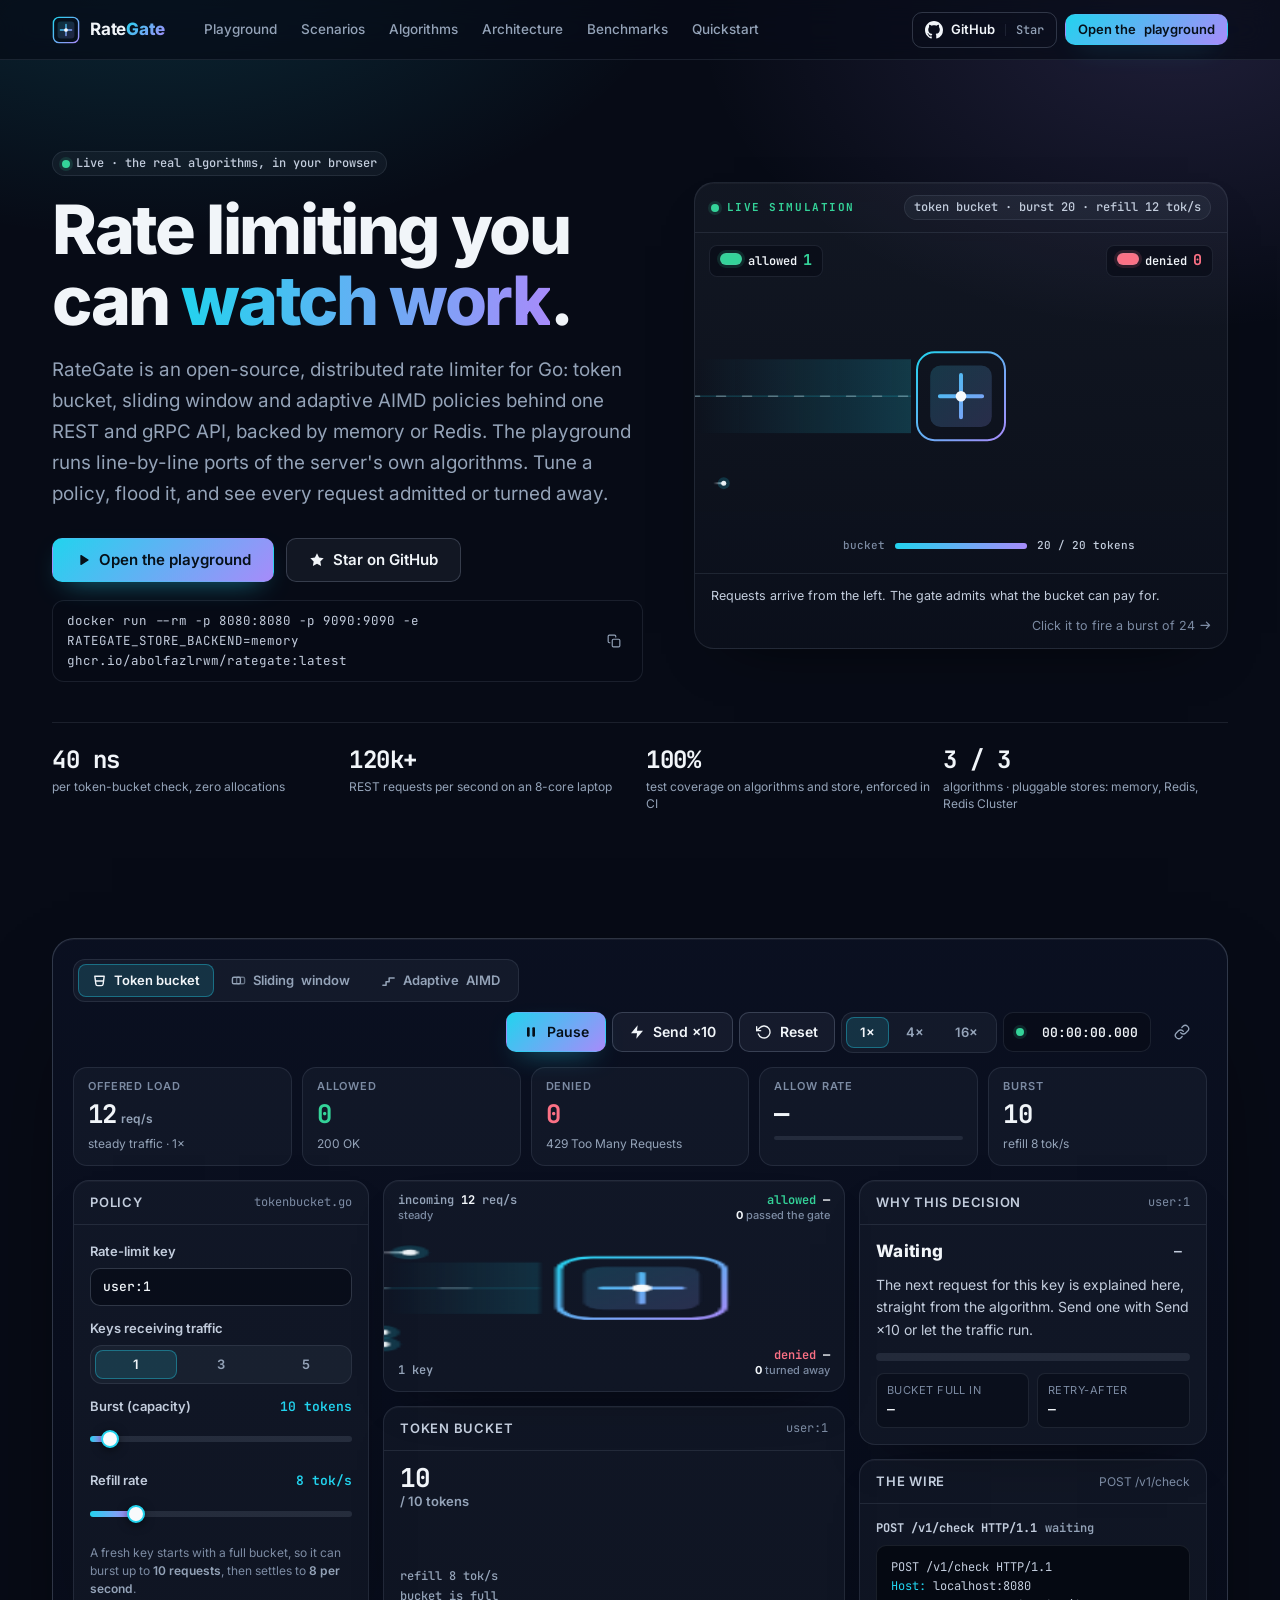
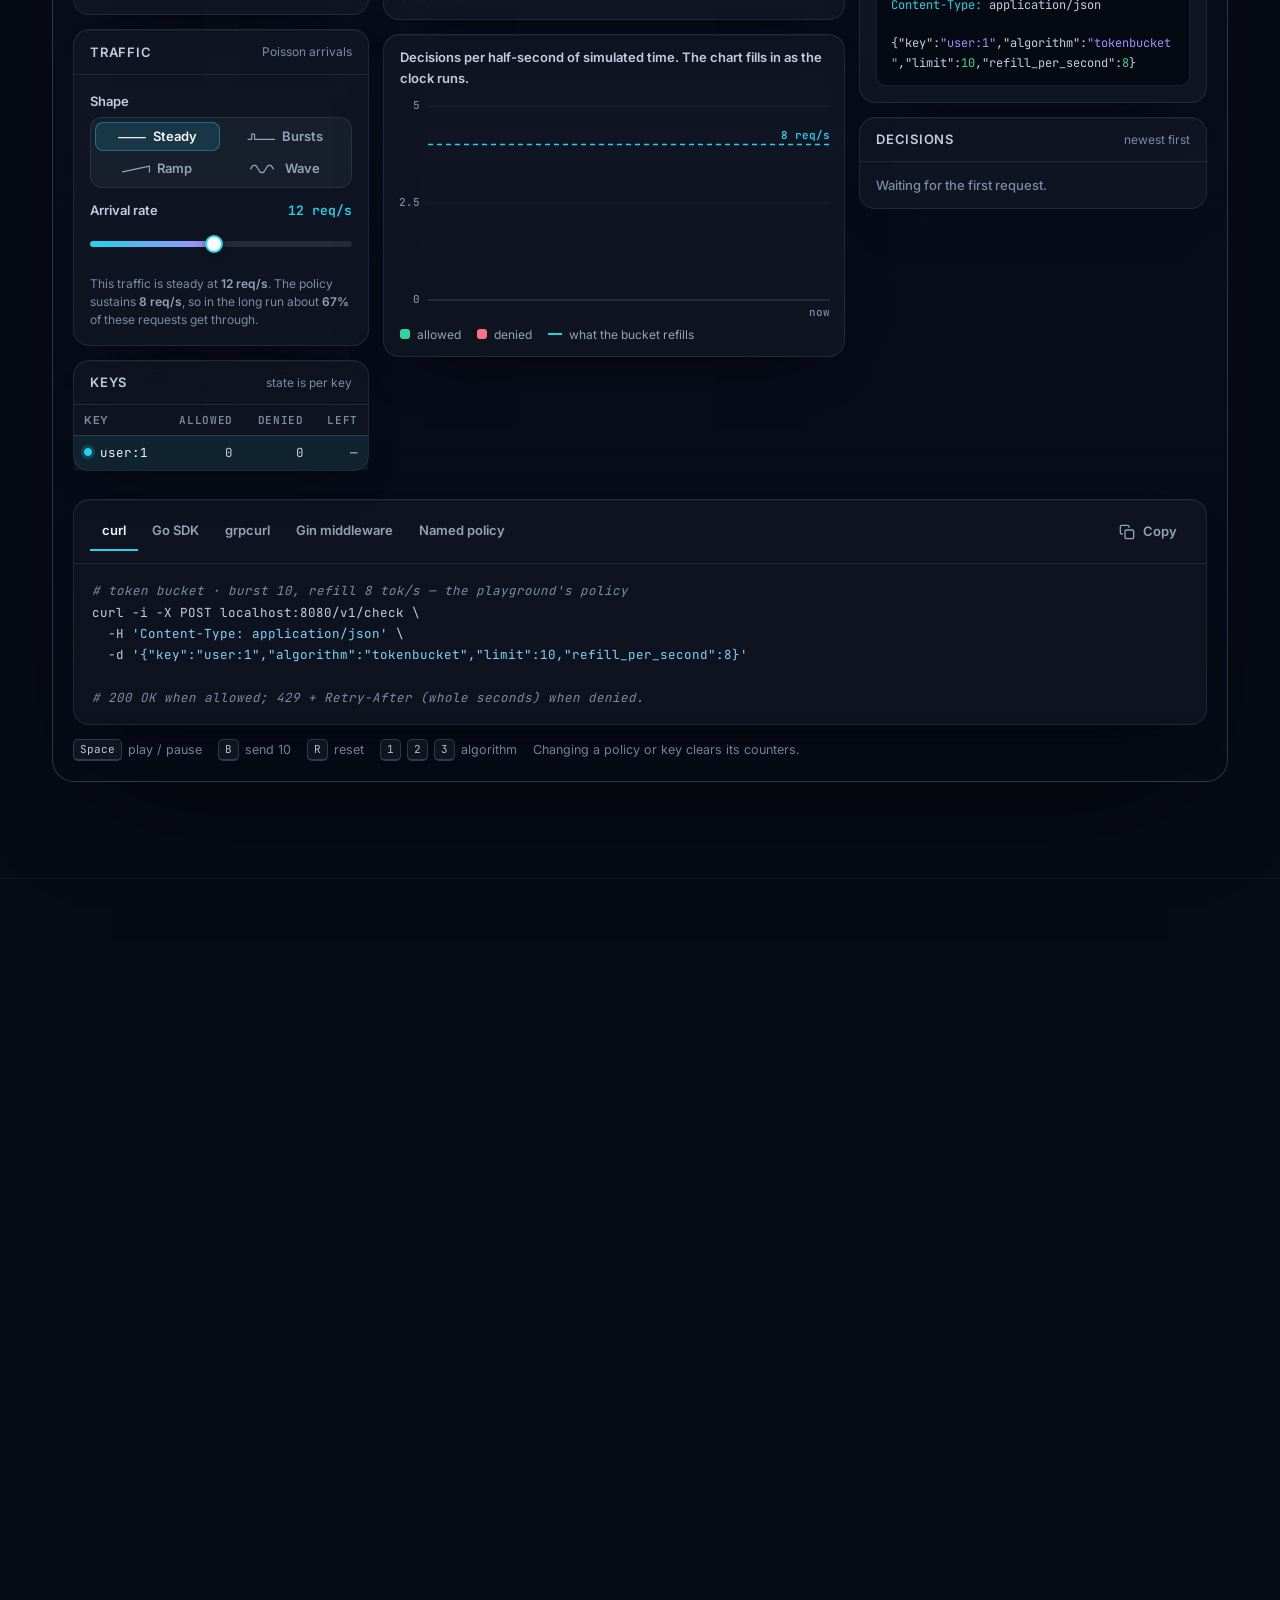
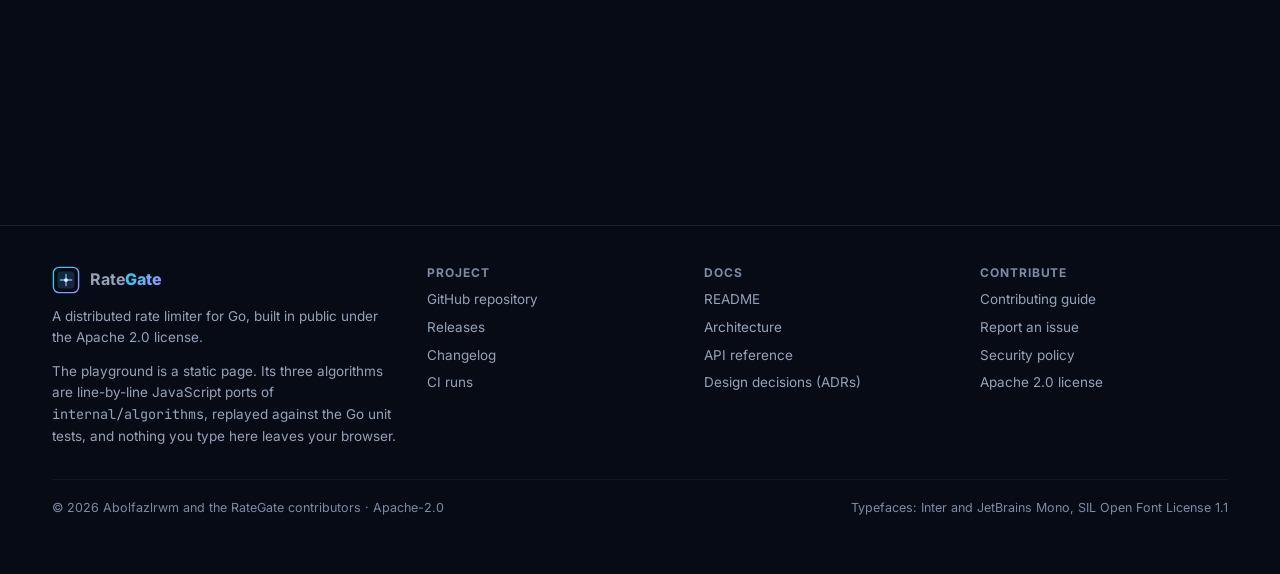
==== commit a8d820c4: "docs(repo): professional identity, README, .github polish, social preview - visual identity: logo.sv" ====
--- a/docs/index.html
+++ b/docs/index.html
@@ -12,7 +12,12 @@
 <meta property="og:title" content="RateGate: distributed rate limiting for Go">
 <meta property="og:description" content="Token bucket, sliding window and adaptive limits. In-memory or Redis. gRPC and REST. Watch every decision in the live playground.">
 <meta property="og:url" content="https://abolfazlrwm.github.io/rategate/">
-<meta name="twitter:card" content="summary">
+<meta property="og:image" content="https://abolfazlrwm.github.io/rategate/assets/og.png">
+<meta property="og:image:width" content="1280">
+<meta property="og:image:height" content="640">
+<meta property="og:image:alt" content="RateGate — distributed rate limiting for Go: token bucket, sliding window, adaptive AIMD, gRPC + REST, Redis.">
+<meta name="twitter:card" content="summary_large_image">
+<meta name="twitter:image" content="https://abolfazlrwm.github.io/rategate/assets/og.png">
 <meta name="twitter:title" content="RateGate: distributed rate limiting for Go">
 <meta name="twitter:description" content="Token bucket, sliding window and adaptive limits. In-memory or Redis. gRPC and REST. Watch every decision in the live playground.">
 <meta name="theme-color" content="#070b16">
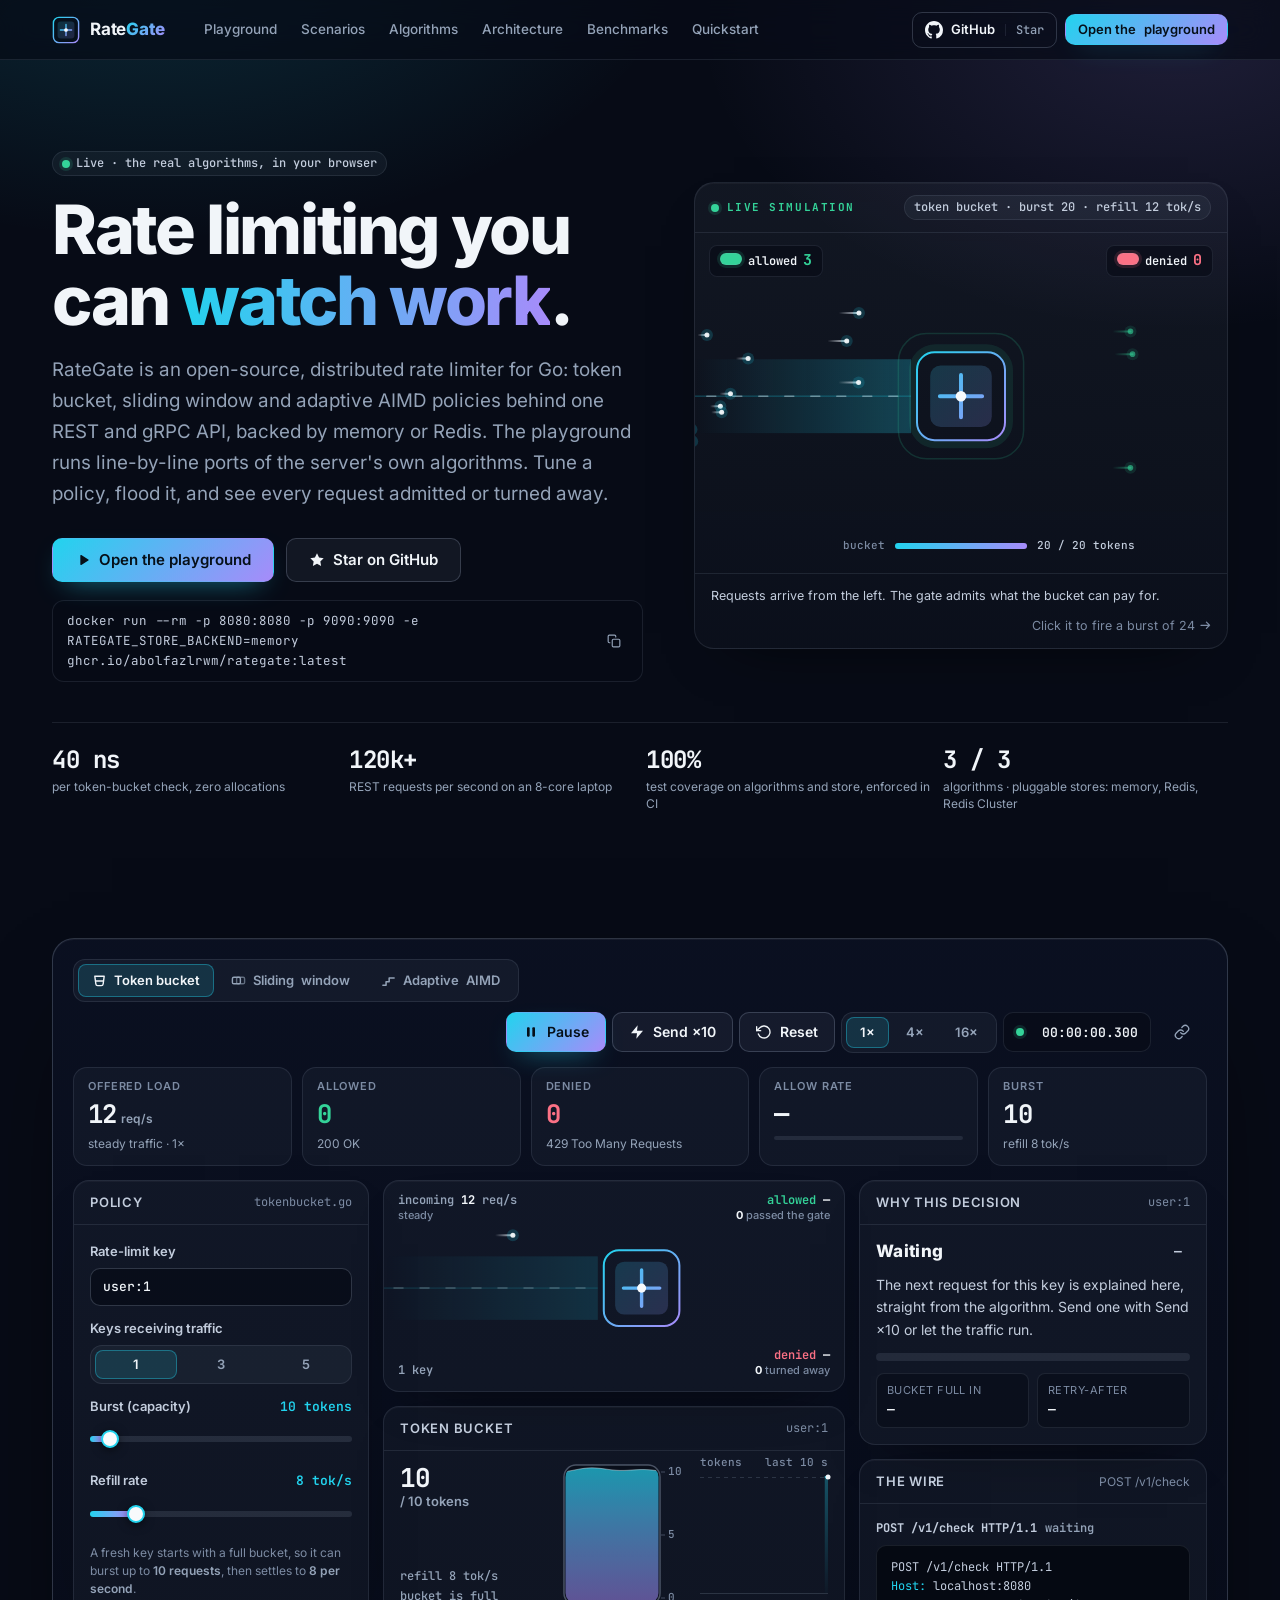
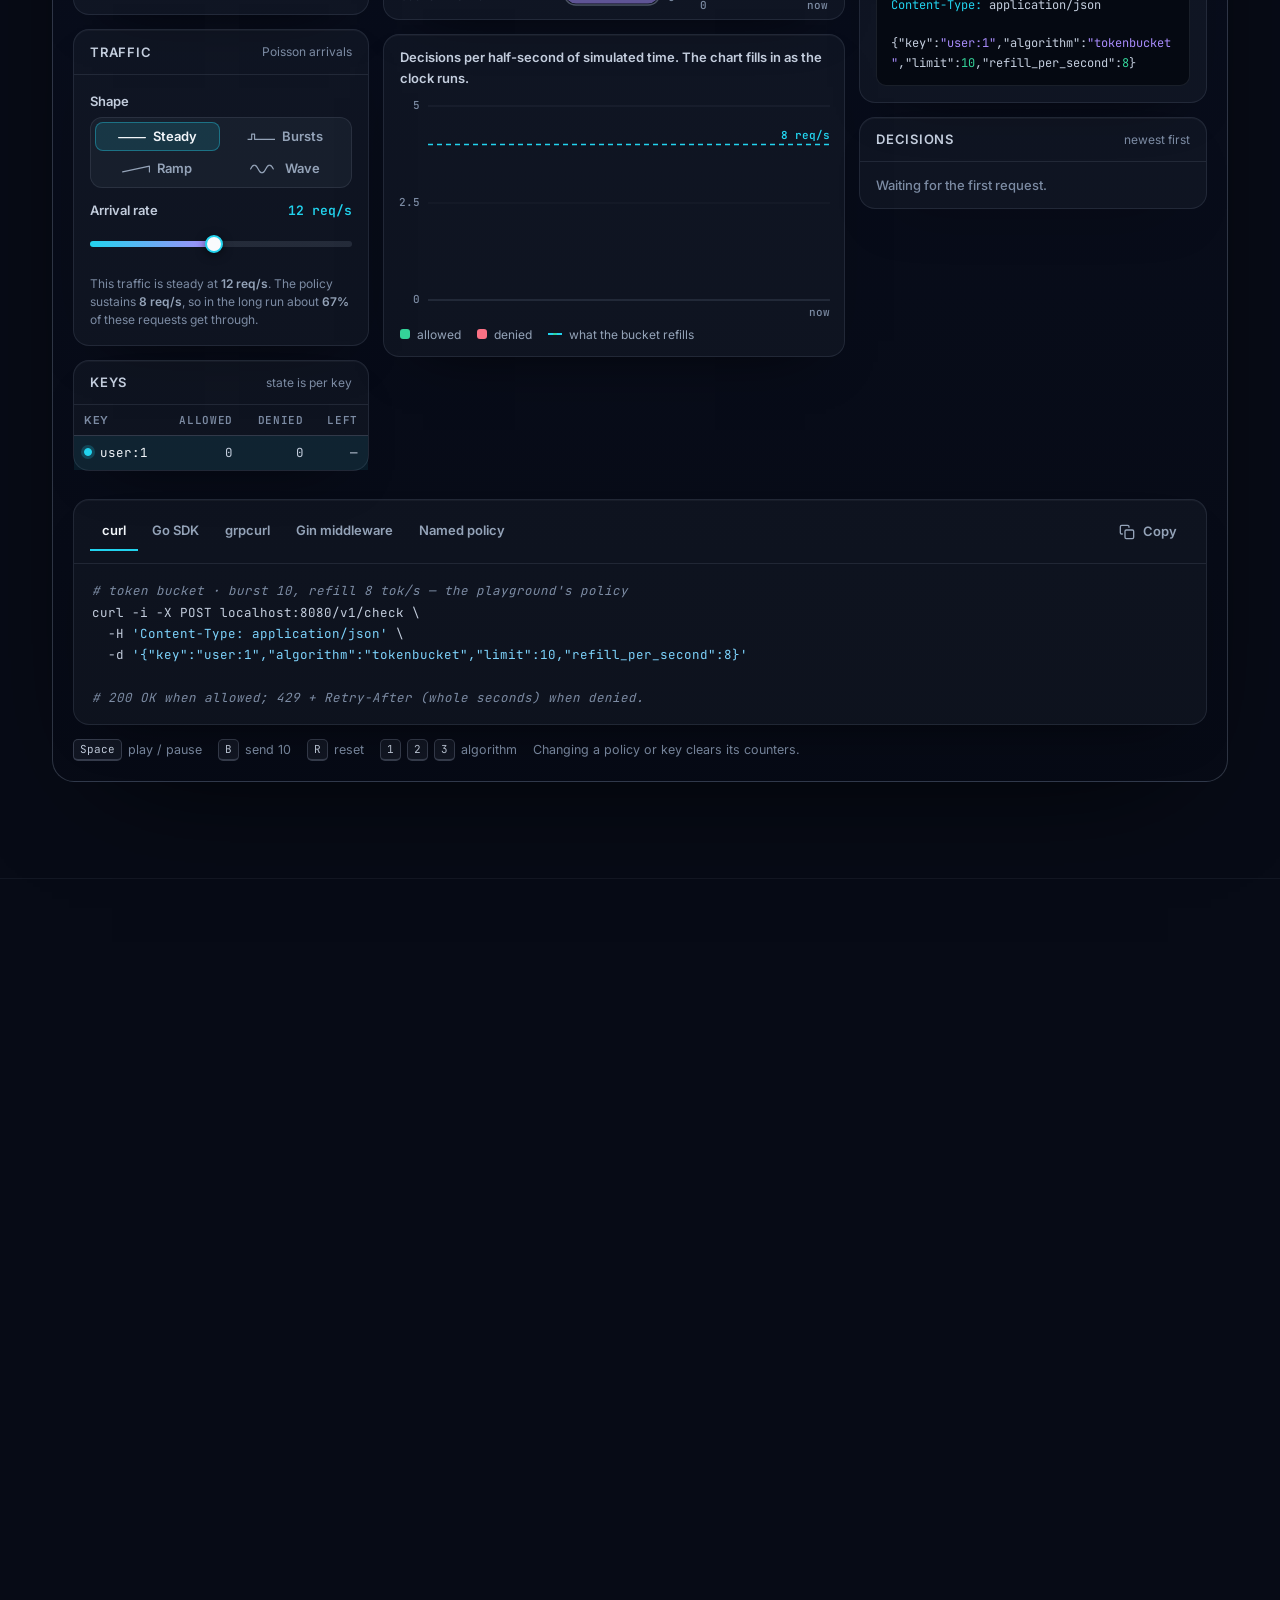
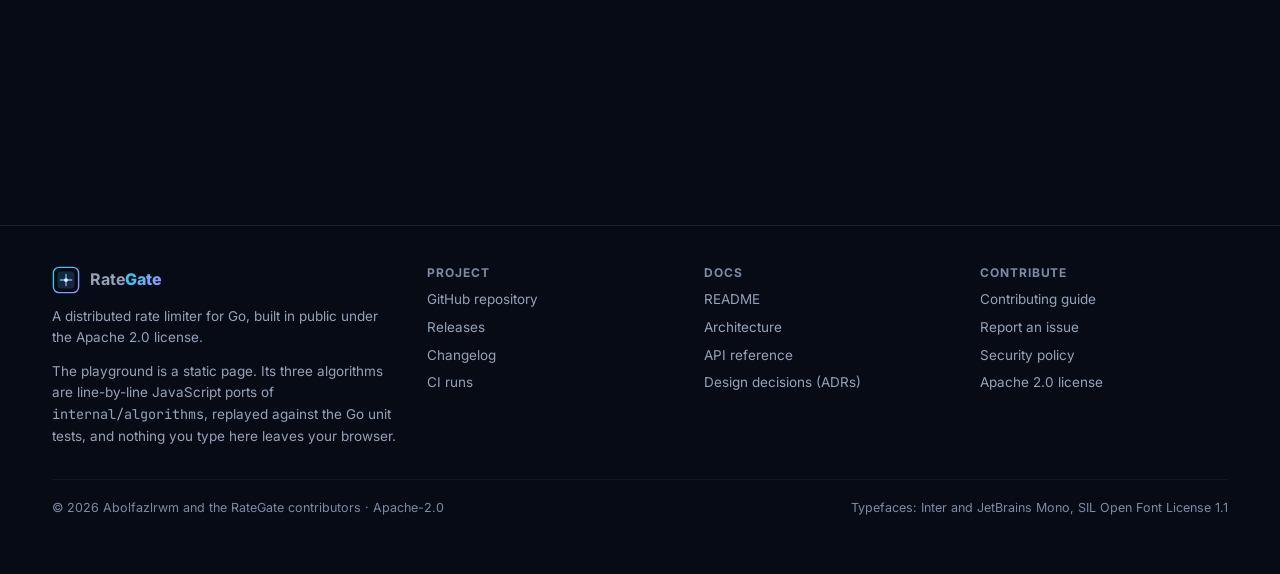
==== commit 1e6b41aa: "fix(playground): harden canvas vs non-finite gradients; add reproducible build source The token-buck" ====
--- a/docs/index.html
+++ b/docs/index.html
@@ -3,7 +3,7 @@
 <head>
 <meta charset="utf-8">
 <meta name="viewport" content="width=device-width, initial-scale=1">
-<meta http-equiv="Content-Security-Policy" content="default-src 'none'; script-src 'sha256-qOhFsq0QMV2REqNwk5hGH5bZE9SkX6gt6yeyKdYPv+U=' 'sha256-q5Kd2n2qMSXNRatfOyIx5gmpQ87cdW8RIGJWI/vjb5g='; style-src 'sha256-+N61Gv53E3QFo7GEkt7pHHjuedjAV8G9N9XxpxLC6ig='; font-src data:; img-src data:; connect-src 'none'; base-uri 'none'; form-action 'none'; object-src 'none'">
+<meta http-equiv="Content-Security-Policy" content="default-src 'none'; script-src 'sha256-qOhFsq0QMV2REqNwk5hGH5bZE9SkX6gt6yeyKdYPv+U=' 'sha256-R7L3OyTD5/wHcIhAAKQfUaOCx/1ZNh3GOuj7vcIdZfs='; style-src 'sha256-+N61Gv53E3QFo7GEkt7pHHjuedjAV8G9N9XxpxLC6ig='; font-src data:; img-src data:; connect-src 'none'; base-uri 'none'; form-action 'none'; object-src 'none'">
 <title>RateGate: distributed rate limiting for Go - token bucket, sliding window, adaptive</title>
 <meta name="description" content="RateGate is a Go rate-limiting service and library with token bucket, sliding window and adaptive (AIMD) limits, in-memory or Redis-backed, served over gRPC and REST. Try the live playground: every decision is computed by a faithful port of the Go algorithms, in your browser.">
 <link rel="canonical" href="https://abolfazlrwm.github.io/rategate/">
@@ -4517,6 +4517,22 @@
   return t * t * (3 - 2 * t);
 }
 
+// Linear gradient that never throws. createLinearGradient raises an
+// IndexSizeError if any coordinate is non-finite (NaN/Infinity) — e.g. when a
+// policy with limit=0 makes the token level NaN — and that exception would
+// unwind straight out of the rAF loop and freeze the page. Fall back to a
+// 1px gradient so addColorStop still works and the caller's fill is just a
+// flat tint instead of crashing the whole animation.
+function safeGrad(ctx, x0, y0, x1, y1) {
+  if (!(isFinite(x0) && isFinite(y0) && isFinite(x1) && isFinite(y1))) {
+    x0 = 0;
+    y0 = 0;
+    x1 = 1;
+    y1 = 0;
+  }
+  return ctx.createLinearGradient(x0, y0, x1, y1);
+}
+
 // Round a chart maximum up to a 1/2/2.5/5 x 10^n step.
 function niceMax(v) {
   if (!(v > 0)) return 4;
@@ -4808,7 +4824,7 @@
 function fitCanvas(canvas) {
   if (canvas.__dirty !== false) {
     var rect = canvas.getBoundingClientRect();
-    canvas.__fit = rect.width >= 2 && rect.height >= 2 ? { w: Math.round(rect.width), h: Math.round(rect.height) } : null;
+    canvas.__fit = isFinite(rect.width) && isFinite(rect.height) && rect.width >= 2 && rect.height >= 2 ? { w: Math.round(rect.width), h: Math.round(rect.height) } : null;
     canvas.__dirty = false;
   }
   var fit = canvas.__fit;
@@ -4952,7 +4968,7 @@
   var a = clamp(0.06 + rate / 150, 0.06, 0.34);
   var x1 = L.gx - L.size / 2 - 6;
   if (x1 <= 0) return;
-  var g = ctx.createLinearGradient(0, 0, x1, 0);
+  var g = safeGrad(ctx, 0, 0, x1, 0);
   g.addColorStop(0, "rgba(34,211,238,0)");
   g.addColorStop(1, "rgba(34,211,238," + a.toFixed(3) + ")");
   ctx.fillStyle = g;
@@ -4993,7 +5009,7 @@
     rr(ctx, x - 4, y - 4, s + 8, s + 8, s * 0.2 + 5);
     ctx.stroke();
   }
-  var g = ctx.createLinearGradient(x, y, x + s, y + s);
+  var g = safeGrad(ctx, x, y, x + s, y + s);
   g.addColorStop(0, COL.cyan);
   g.addColorStop(1, COL.violet);
   ctx.strokeStyle = g;
@@ -5056,7 +5072,7 @@
     x = lerp(-6, xEnd, u);
     y = lerp(L.top, L.bot, p.y0) + Math.sin(p.w + u * 6) * 2.5;
     trail = 8 + 16 * u;
-    tg = ctx.createLinearGradient(x - trail, y, x, y);
+    tg = safeGrad(ctx, x - trail, y, x, y);
     tg.addColorStop(0, "rgba(226,232,240,0)");
     tg.addColorStop(1, "rgba(226,232,240,0.85)");
     ctx.strokeStyle = tg;
@@ -5116,7 +5132,7 @@
       trail = 10;
     }
     color = e.ok ? "52,211,153" : "251,113,133";
-    tg = ctx.createLinearGradient(e.ok ? x - trail : x + trail, y, x, y);
+    tg = safeGrad(ctx, e.ok ? x - trail : x + trail, y, x, y);
     tg.addColorStop(0, "rgba(" + color + ",0)");
     tg.addColorStop(1, "rgba(" + color + "," + (al * 0.8).toFixed(3) + ")");
     ctx.strokeStyle = tg;
@@ -5170,7 +5186,7 @@
 
 function drawBucket(ctx, G, dt, tokens, playing) {
   var limit = cfg.limit;
-  var frac = clamp(tokens / limit, 0, 1);
+  var frac = limit > 0 ? clamp(tokens / limit, 0, 1) : 0;
   var x0 = G.x0;
   var x1 = G.x1;
   var y0 = G.y0;
@@ -5194,7 +5210,7 @@
   ctx.clip();
 
   // liquid
-  var g = ctx.createLinearGradient(0, Math.max(y0, level - 10), 0, y1);
+  var g = safeGrad(ctx, 0, Math.max(y0, level - 10), 0, y1);
   g.addColorStop(0, "rgba(34,211,238,0.7)");
   g.addColorStop(1, "rgba(167,139,250,0.55)");
   ctx.fillStyle = g;
@@ -5293,7 +5309,7 @@
     return x0 + (i / (n - 1)) * (x1 - x0);
   };
   var py = function (v) {
-    return yb - (clamp(v, 0, limit) / limit) * (yb - yt);
+    return limit > 0 ? yb - (clamp(v, 0, limit) / limit) * (yb - yt) : yb;
   };
 
   ctx.font = monoFont(11);
@@ -5330,7 +5346,7 @@
     last = py(v);
     ctx.lineTo(px(i), last);
   }
-  var fill = ctx.createLinearGradient(0, yt, 0, yb);
+  var fill = safeGrad(ctx, 0, yt, 0, yb);
   fill.addColorStop(0, "rgba(34,211,238,0.32)");
   fill.addColorStop(1, "rgba(34,211,238,0.02)");
   ctx.fillStyle = fill;
@@ -5377,14 +5393,14 @@
     ctx.fillRect(sx, yt, bw, H);
   }
 
-  var grad = ctx.createLinearGradient(0, yb, 0, yt);
+  var grad = safeGrad(ctx, 0, yb, 0, yt);
   grad.addColorStop(0, "rgba(34,211,238,0.95)");
   grad.addColorStop(1, "rgba(167,139,250,0.95)");
   ctx.fillStyle = grad;
   for (i = 0; i < g; i++) {
     var s = view.slots[i];
     if (!s.live || !s.count) continue;
-    var hh = Math.max(1.5, (s.count / limit) * H);
+    var hh = limit > 0 ? Math.max(1.5, (s.count / limit) * H) : 1.5;
     ctx.fillRect(x0 + i * pitch + (pitch - bw) / 2, yb - hh, bw, hh);
   }
 
@@ -5418,7 +5434,7 @@
   var floor = view.floor;
   var cap = view.cap;
   var ys = function (n) {
-    return yb - (clamp(n, 0, cap) / cap) * H;
+    return yb - (cap > 0 ? clamp(n, 0, cap) / cap : 0) * H;
   };
   var i;
 
@@ -5453,8 +5469,8 @@
     var cx = x1 - (k + 1) * step;
     if (cx < x0) break;
     c.x = cx;
-    var ha = (c.ok / cap) * H;
-    var hn = (c.no / cap) * H;
+    var ha = cap > 0 ? (c.ok / cap) * H : 0;
+    var hn = cap > 0 ? (c.no / cap) * H : 0;
     ctx.globalAlpha = c.open ? 0.82 : 1;
     ctx.fillStyle = COL.ok;
     ctx.fillRect(cx, yb - ha, cw, Math.max(c.ok ? 1.5 : 0, ha));
@@ -6355,7 +6371,7 @@
   ctx.fillStyle = "rgba(148,163,184,0.18)";
   rr(ctx, x, y, w, 6, 3);
   ctx.fill();
-  var g = ctx.createLinearGradient(x, 0, x + w, 0);
+  var g = safeGrad(ctx, x, 0, x + w, 0);
   g.addColorStop(0, COL.cyan);
   g.addColorStop(1, COL.violet);
   ctx.fillStyle = g;
@@ -6951,42 +6967,48 @@
 var stageWasOff = false;
 
 function frame(now) {
-  var dt = last < 0 ? 0 : Math.min(0.1, (now - last) / 1000);
-  last = now;
-
-  if (vis.hero) {
-    heroStep(dt);
-    heroField.settle();
-    var hf = fitCanvas(el("heroGate"));
-    if (hf) {
-      heroField.draw(dt);
-      heroGauge(hf.ctx, heroField.gate);
+  try {
+    var dt = last < 0 ? 0 : Math.min(0.1, (now - last) / 1000);
+    last = now;
+
+    if (vis.hero) {
+      heroStep(dt);
+      heroField.settle();
+      var hf = fitCanvas(el("heroGate"));
+      if (hf) {
+        heroField.draw(dt);
+        heroGauge(hf.ctx, heroField.gate);
+      }
     }
-  }
-
-  var run = sim.playing && vis.stage && hasKey();
-  if (run) stepSim(dt);
-  else stageField.settle();
-
-  if (vis.stage && (run || stageDirty || stageField.busy())) {
-    stageDirty = false;
-    stageField.draw(dt);
-    drawViz(run ? dt : 0);
-    drawChart();
-  }
-
-  acc += dt;
-  if (acc >= 0.125) {
-    acc = 0;
-    updatePanels();
-  }
-  titleAcc += dt;
-  if (titleAcc >= 1) {
-    titleAcc = 0;
-    setText(el("chartTitle"), chartInsight());
-  }
-  updateSr(dt);
-
+
+    var run = sim.playing && vis.stage && hasKey();
+    if (run) stepSim(dt);
+    else stageField.settle();
+
+    if (vis.stage && (run || stageDirty || stageField.busy())) {
+      stageDirty = false;
+      stageField.draw(dt);
+      drawViz(run ? dt : 0);
+      drawChart();
+    }
+
+    acc += dt;
+    if (acc >= 0.125) {
+      acc = 0;
+      updatePanels();
+    }
+    titleAcc += dt;
+    if (titleAcc >= 1) {
+      titleAcc = 0;
+      setText(el("chartTitle"), chartInsight());
+    }
+    updateSr(dt);
+  } catch (e) {
+    // A single bad frame (e.g. a canvas call handed non-finite geometry) must
+    // not kill the whole animation loop. Skip this frame and keep ticking so
+    // the page never freezes on an edge-case policy value.
+    if (typeof console !== "undefined" && console.warn) console.warn("rategate: frame skipped", e && e.message);
+  }
   requestAnimationFrame(frame);
 }
 
